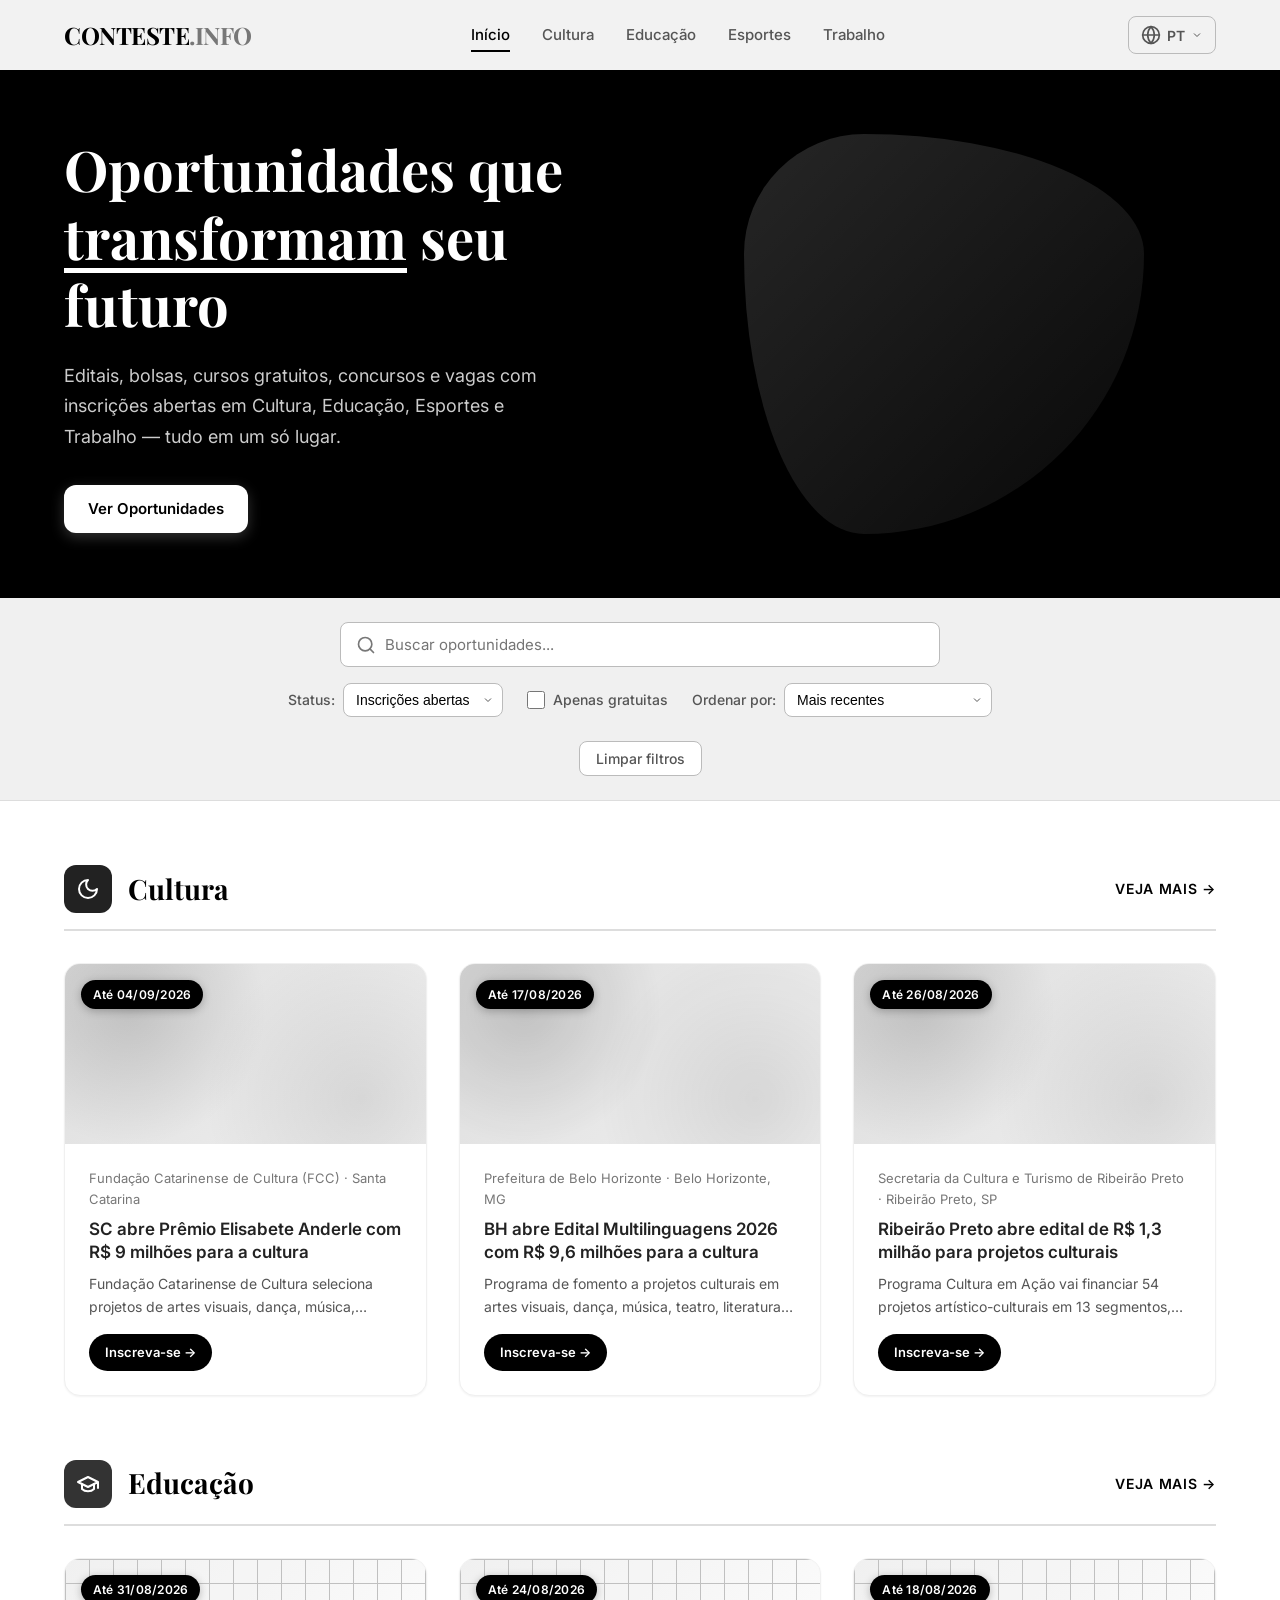
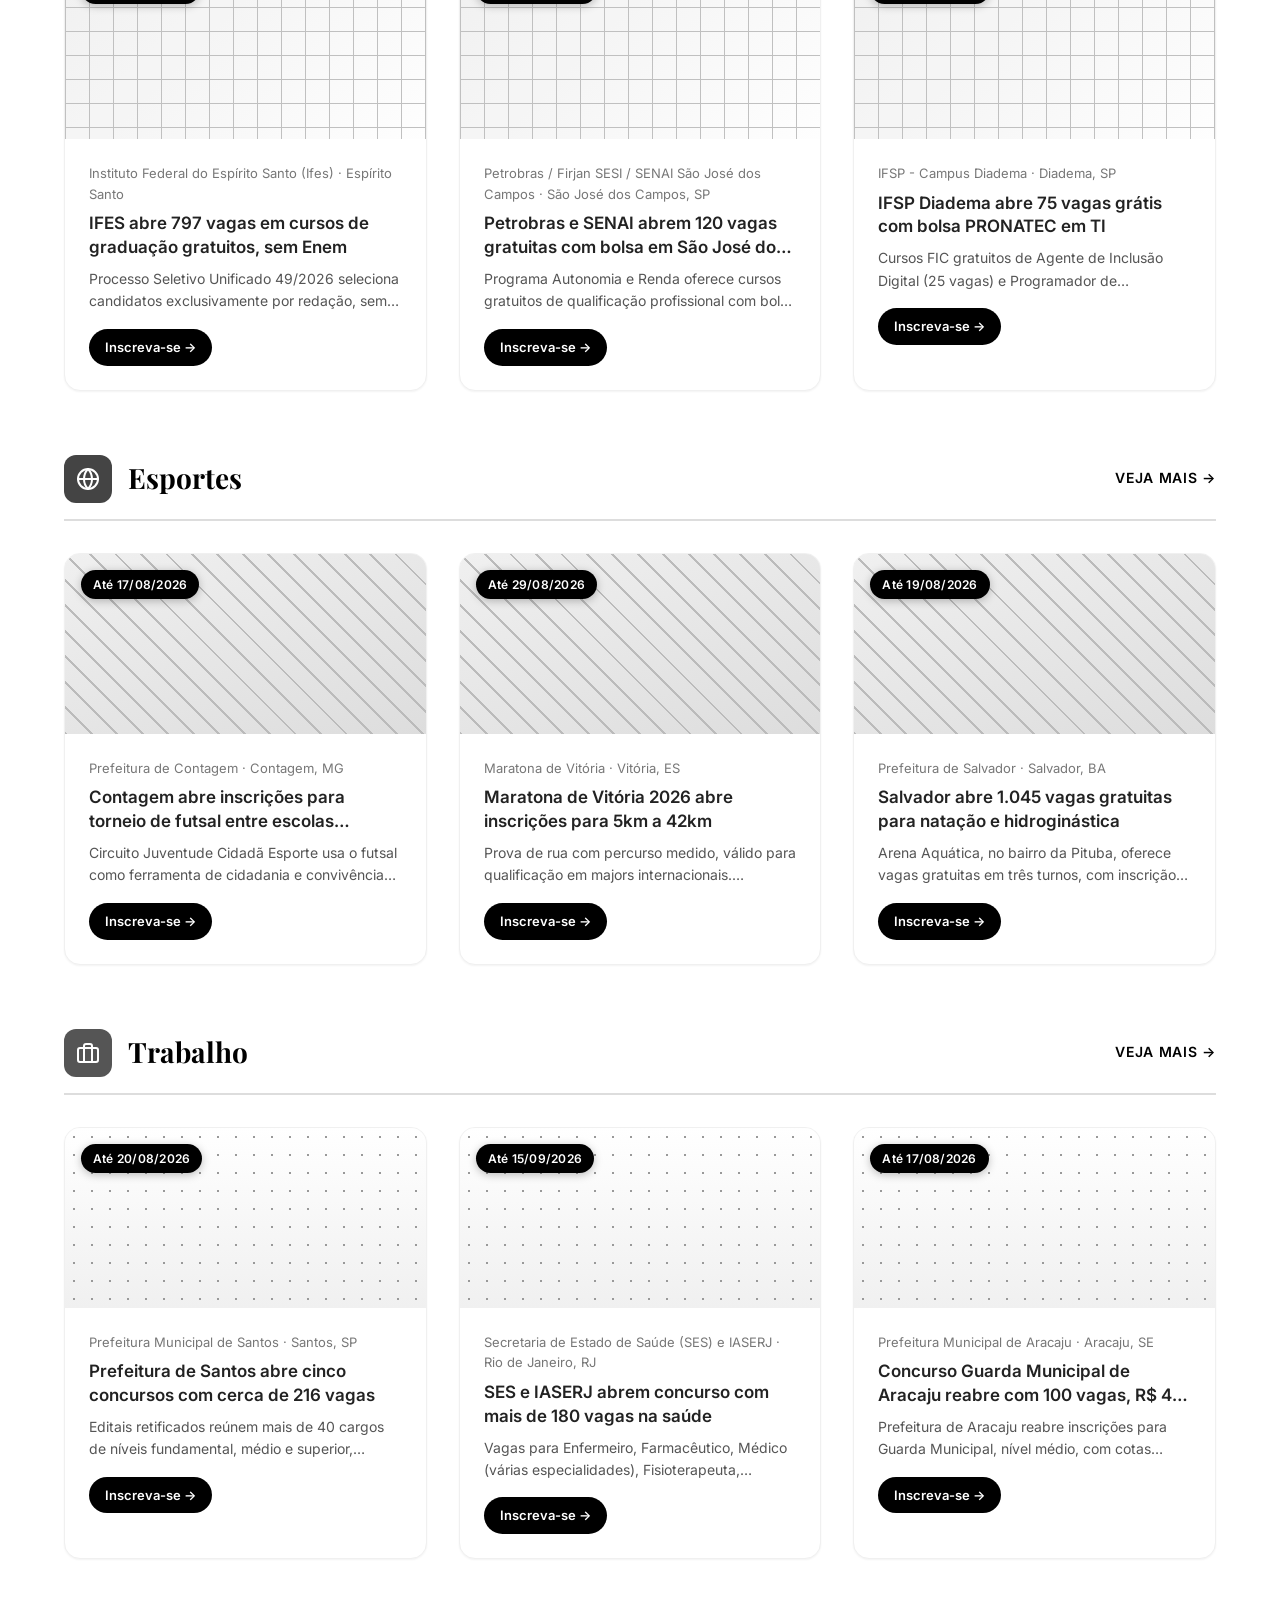
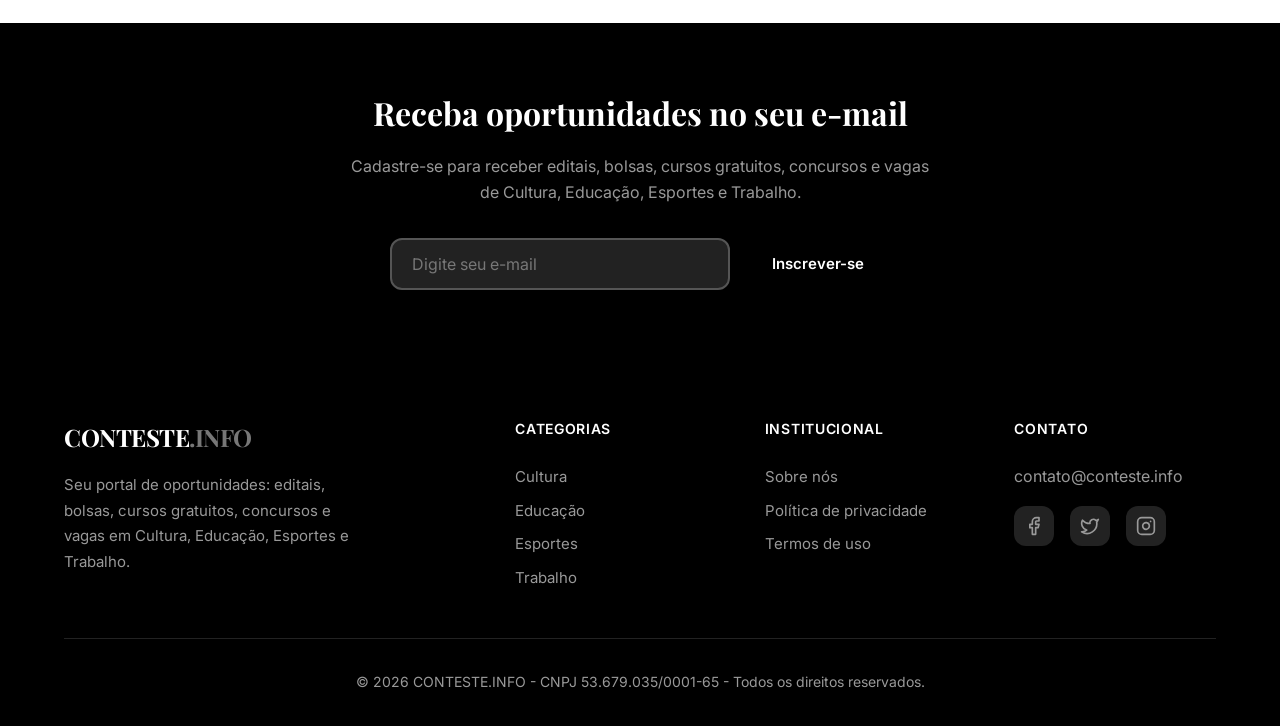
==== index.html @ 09a8e1a9 "Redesign visual: reforca identidade preto e branco, mais profissional - css/style.css: aplica filter" ====
<!DOCTYPE html>
<html lang="pt-BR">
<head>
    <meta charset="UTF-8">
    <meta name="viewport" content="width=device-width, initial-scale=1.0">
    <meta name="description" content="CONTESTE.INFO - Seu portal de oportunidades: editais, bolsas, cursos gratuitos, concursos e vagas com inscrições abertas em Cultura, Educação, Esportes e Trabalho">
    <meta name="keywords" content="inscrições abertas, editais, bolsas, cursos gratuitos, concursos, vagas de emprego, cultura, educação, esportes, trabalho">
    <title>CONTESTE.INFO - Oportunidades em Cultura, Educação, Esportes e Trabalho</title>
    <link rel="canonical" href="https://conteste.info/">
    <meta property="og:type" content="website">
    <meta property="og:url" content="https://conteste.info/">
    <meta property="og:site_name" content="CONTESTE.INFO">
    <meta property="og:title" content="CONTESTE.INFO - Oportunidades em Cultura, Educação, Esportes e Trabalho">
    <meta property="og:description" content="Editais, bolsas, cursos gratuitos, concursos e vagas com inscrições abertas, filtrados por Cultura, Educação, Esportes e Trabalho.">
    <meta property="og:locale" content="pt_BR">
    <meta name="twitter:card" content="summary">
    <meta name="twitter:title" content="CONTESTE.INFO - Oportunidades em Cultura, Educação, Esportes e Trabalho">
    <meta name="twitter:description" content="Editais, bolsas, cursos gratuitos, concursos e vagas com inscrições abertas, filtrados por Cultura, Educação, Esportes e Trabalho.">
    <script type="application/ld+json">
    {
        "@context": "https://schema.org",
        "@type": "Organization",
        "name": "CONTESTE.INFO",
        "url": "https://conteste.info/",
        "logo": "https://conteste.info/assets/favicon.svg"
    }
    </script>
    <link rel="stylesheet" href="css/style.css?v=1.3.0">
    <link rel="preconnect" href="https://fonts.googleapis.com">
    <link rel="preconnect" href="https://fonts.gstatic.com" crossorigin>
    <link href="https://fonts.googleapis.com/css2?family=Inter:wght@300;400;500;600;700&family=Playfair+Display:wght@600;700&display=swap" rel="stylesheet">
    <link rel="icon" type="image/svg+xml" href="assets/favicon.svg">
</head>
<body>
    <!-- Header -->
    <header class="header" id="header">
        <div class="container">
            <a href="index.html" class="logo">
                <span class="logo-text">CONTESTE</span>
                <span class="logo-dot">.INFO</span>
            </a>
            
            <button class="mobile-menu-btn" id="mobileMenuBtn" aria-label="Abrir menu">
                <span></span>
                <span></span>
                <span></span>
            </button>

            <nav class="nav" id="nav">
                <ul class="nav-list">
                    <li><a href="index.html" class="nav-link active">Início</a></li>
                    <li><a href="cultura.html" class="nav-link">Cultura</a></li>
                    <li><a href="educacao.html" class="nav-link">Educação</a></li>
                    <li><a href="esportes.html" class="nav-link">Esportes</a></li>
                    <li><a href="trabalho.html" class="nav-link">Trabalho</a></li>
                </ul>
            </nav>

            <!-- Language Switcher -->
            <div class="language-switcher">
                <button class="lang-btn" id="langBtn" aria-label="Selecionar idioma" aria-expanded="false">
                    <svg xmlns="http://www.w3.org/2000/svg" width="20" height="20" viewBox="0 0 24 24" fill="none" stroke="currentColor" stroke-width="2" stroke-linecap="round" stroke-linejoin="round"><circle cx="12" cy="12" r="10"/><path d="M2 12h20"/><path d="M12 2a15.3 15.3 0 0 1 4 10 15.3 15.3 0 0 1-4 10 15.3 15.3 0 0 1-4-10 15.3 15.3 0 0 1 4-10z"/></svg>
                    <span class="lang-current">PT</span>
                    <svg class="lang-arrow" xmlns="http://www.w3.org/2000/svg" width="12" height="12" viewBox="0 0 24 24" fill="none" stroke="currentColor" stroke-width="2"><path d="m6 9 6 6 6-6"/></svg>
                </button>
                <div class="lang-dropdown" id="langDropdown">
                    <button class="lang-option active" data-lang="pt">🇧🇷 Português</button>
                    <button class="lang-option" data-lang="en">🇺🇸 English</button>
                    <button class="lang-option" data-lang="es">🇪🇸 Español</button>
                </div>
            </div>
        </div>
    </header>

    <main>
        <!-- Hero Section -->
        <section class="hero">
            <div class="container">
                <div class="hero-content">
                    <h1 class="hero-title">Oportunidades que <span class="highlight">transformam</span> seu futuro</h1>
                    <p class="hero-subtitle">Editais, bolsas, cursos gratuitos, concursos e vagas com inscrições abertas em Cultura, Educação, Esportes e Trabalho — tudo em um só lugar.</p>
                    <a href="#oportunidades" class="btn btn-primary">Ver Oportunidades</a>
                </div>
                <div class="hero-visual">
                    <div class="hero-shape"></div>
                </div>
            </div>
        </section>

        <!-- Seções de Oportunidades -->
        <section class="sections" id="oportunidades">
            <div class="container">
                <!-- Cultura -->
                <div class="category-section" id="cultura">
                    <div class="category-header">
                        <div class="category-icon">
                            <svg xmlns="http://www.w3.org/2000/svg" width="24" height="24" viewBox="0 0 24 24" fill="none" stroke="currentColor" stroke-width="2" stroke-linecap="round" stroke-linejoin="round"><path d="M12 3a6 6 0 0 0 9 9 9 9 0 1 1-9-9Z"/></svg>
                        </div>
                        <h2 class="category-title">Cultura</h2>
                        <a href="cultura.html" class="see-more">VEJA MAIS →</a>
                    </div>
                    <div class="news-grid">
                        <article class="news-card opportunity-card">
                            <div class="news-image">
                                <img src="https://www.gov.br/cultura/pt-br/centrais-de-conteudo/marcas-e-logotipos/marcas-atualizadas/minc-govbr_vertical_preto-1.png" alt="" loading="lazy" onerror="this.style.display='none'">
                                <span class="news-tag news-tag--ongoing">Vagas contínuas</span>
                            </div>
                            <div class="news-content">
                                <span class="news-date">Ministério da Cultura · Nacional</span>
                                <h3 class="news-title"><a href="https://www.gov.br/cultura/pt-br/assuntos/editais/inscricoes-abertas/edital-biblioteca-comunitaria-e-cultura-viva1/edital-biblioteca-comunitaria-e-cultura-viva" target="_blank" rel="noopener noreferrer">MinC abre inscrições contínuas para bibliotecas virarem Pontos de Cultura</a></h3>
                                <p class="news-excerpt">Edital do Ministério da Cultura certifica bibliotecas comunitárias mantidas pela sociedade civil como Pontos de Cultura, dando acesso a formações e pontuação extra em editais públicos.</p>
                                <a class="opportunity-cta" href="https://www.gov.br/cultura/pt-br/assuntos/editais/inscricoes-abertas/edital-biblioteca-comunitaria-e-cultura-viva1/edital-biblioteca-comunitaria-e-cultura-viva" target="_blank" rel="noopener noreferrer">Inscreva-se →</a>
                            </div>
                        </article>
                        <article class="news-card opportunity-card">
                            <div class="news-image">
                                <img src="https://www.gov.br/cultura/pt-br/centrais-de-conteudo/marcas-e-logotipos/marcas-atualizadas/minc-govbr_vertical_preto-1.png" alt="" loading="lazy" onerror="this.style.display='none'">
                                <span class="news-tag">Até 13/10/2026</span>
                            </div>
                            <div class="news-content">
                                <span class="news-date">Ministério da Cultura · Nacional</span>
                                <h3 class="news-title"><a href="https://www.gov.br/cultura/pt-br/assuntos/editais/inscricoes-abertas/programa-rouanet-nas-favelas-2/programa-rouanet-nas-favelas-2" target="_blank" rel="noopener noreferrer">Rouanet nas Favelas 2 vai investir R$ 10 milhões em projetos de periferias</a></h3>
                                <p class="news-excerpt">Parceria entre MinC, Vale e CUFA seleciona pelo menos 50 propostas culturais em territórios de favelas e periferias urbanas, com até R$ 200 mil por projeto.</p>
                                <a class="opportunity-cta" href="https://www.gov.br/cultura/pt-br/assuntos/editais/inscricoes-abertas/programa-rouanet-nas-favelas-2/programa-rouanet-nas-favelas-2" target="_blank" rel="noopener noreferrer">Inscreva-se →</a>
                            </div>
                        </article>
                        <article class="news-card opportunity-card">
                            <div class="news-image">
                                <img src="https://www.gov.br/funarte/pt-br/BANNERSITE1120X420PX.png" alt="" loading="lazy" onerror="this.style.display='none'">
                                <span class="news-tag">Até 30/04/2027</span>
                            </div>
                            <div class="news-content">
                                <span class="news-date">Funarte · Nacional</span>
                                <h3 class="news-title"><a href="https://www.gov.br/funarte/pt-br/editais-1/2026/programa-funarte-aberta/programa-funarte-aberta-2026-2013-ocupacao-dos-espacos-culturais-da-funarte-centro-tecnico-de-artes" target="_blank" rel="noopener noreferrer">Funarte cede espaços culturais gratuitos para artistas de todo o Brasil</a></h3>
                                <p class="news-excerpt">Programa Funarte Aberta cede, em fluxo contínuo, espaços da instituição em São Paulo, Rio de Janeiro e Minas Gerais para artistas, coletivos e MEIs realizarem mostras, ensaios e formações.</p>
                                <a class="opportunity-cta" href="https://www.gov.br/funarte/pt-br/editais-1/2026/programa-funarte-aberta/programa-funarte-aberta-2026-2013-ocupacao-dos-espacos-culturais-da-funarte-centro-tecnico-de-artes" target="_blank" rel="noopener noreferrer">Inscreva-se →</a>
                            </div>
                        </article>
                    </div>
                </div>

                <!-- Educação -->
                <div class="category-section" id="educacao">
                    <div class="category-header">
                        <div class="category-icon">
                            <svg xmlns="http://www.w3.org/2000/svg" width="24" height="24" viewBox="0 0 24 24" fill="none" stroke="currentColor" stroke-width="2" stroke-linecap="round" stroke-linejoin="round"><path d="M22 10v6M2 10l10-5 10 5-10 5z"/><path d="M6 12v5c3 3 9 3 12 0v-5"/></svg>
                        </div>
                        <h2 class="category-title">Educação</h2>
                        <a href="educacao.html" class="see-more">VEJA MAIS →</a>
                    </div>
                    <div class="news-grid">
                        <article class="news-card opportunity-card">
                            <div class="news-image">
                                <img src="https://www.ifsp.edu.br/images/Marca_IFSP_2015031.png" alt="" loading="lazy" onerror="this.style.display='none'">
                                <span class="news-tag">Até 18/08/2026</span>
                            </div>
                            <div class="news-content">
                                <span class="news-date">IFSP - Campus Diadema · Diadema, SP</span>
                                <h3 class="news-title"><a href="https://did.ifsp.edu.br/component/content/article/17-ultimas-noticias/123-ifsp-campus-diadema-abre-inscricoes-para-75-vagas-gratuitas-em-cursos-de-tecnologia-pelo-pronatec-com-bolsa-auxilio" target="_blank" rel="noopener noreferrer">IFSP Diadema abre 75 vagas grátis com bolsa PRONATEC em TI</a></h3>
                                <p class="news-excerpt">Cursos FIC gratuitos de Agente de Inclusão Digital (25 vagas) e Programador de Dispositivos Móveis (50 vagas), com bolsa-formação PRONATEC de até R$ 750. Para quem tem ensino fundamental completo e 15 anos ou mais.</p>
                                <a class="opportunity-cta" href="https://did.ifsp.edu.br/component/content/article/17-ultimas-noticias/123-ifsp-campus-diadema-abre-inscricoes-para-75-vagas-gratuitas-em-cursos-de-tecnologia-pelo-pronatec-com-bolsa-auxilio" target="_blank" rel="noopener noreferrer">Inscreva-se →</a>
                            </div>
                        </article>
                        <article class="news-card opportunity-card">
                            <div class="news-image">
                                <img src="http://www.ifs.edu.br/images/exemplo_emblemas/ifs_logo.png" alt="" loading="lazy" onerror="this.style.display='none'">
                                <span class="news-tag">Até 17/08/2026</span>
                            </div>
                            <div class="news-content">
                                <span class="news-date">Instituto Federal de Sergipe (IFS) · Aracaju e outras cidades, SE</span>
                                <h3 class="news-title"><a href="https://www.ifs.edu.br/ultimas-noticias/279-destaque/12893-ifs-reabre-inscricoes-para-vagas-remanescentes-em-cursos-tecnicos-e-de-graduacao.html" target="_blank" rel="noopener noreferrer">IFS oferece 172 vagas remanescentes em cursos técnicos gratuitos</a></h3>
                                <p class="news-excerpt">Vagas remanescentes em cursos técnicos subsequentes gratuitos em diversas áreas, para quem já concluiu o ensino médio. Seleção sem prova, por ordem de inscrição, nos campi de Aracaju, São Cristóvão, Estância, Tobias Barreto e Lagarto.</p>
                                <a class="opportunity-cta" href="https://www.ifs.edu.br/ultimas-noticias/279-destaque/12893-ifs-reabre-inscricoes-para-vagas-remanescentes-em-cursos-tecnicos-e-de-graduacao.html" target="_blank" rel="noopener noreferrer">Inscreva-se →</a>
                            </div>
                        </article>
                        <article class="news-card opportunity-card">
                            <div class="news-image">
                                <img src="http://www.ifs.edu.br/images/exemplo_emblemas/ifs_logo.png" alt="" loading="lazy" onerror="this.style.display='none'">
                                <span class="news-tag">Até 25/08/2026</span>
                            </div>
                            <div class="news-content">
                                <span class="news-date">Instituto Federal de Sergipe (IFS) · Aracaju, Estância, Lagarto e Nossa Senhora do Socorro, SE (EAD)</span>
                                <h3 class="news-title"><a href="https://www.ifs.edu.br/ultimas-noticias/12902-ifs-abre-100-vagas-para-curso-tecnico-gratuito-em-secretaria-escolar.html" target="_blank" rel="noopener noreferrer">Técnico gratuito em Secretaria Escolar EAD tem 100 vagas no IFS</a></h3>
                                <p class="news-excerpt">Curso Técnico Subsequente em Secretaria Escolar, 100% EAD e gratuito, pelo programa Profuncionário. Voltado a profissionais da educação e interessados em qualificação para atuar em secretarias escolares.</p>
                                <a class="opportunity-cta" href="https://www.ifs.edu.br/ultimas-noticias/12902-ifs-abre-100-vagas-para-curso-tecnico-gratuito-em-secretaria-escolar.html" target="_blank" rel="noopener noreferrer">Inscreva-se →</a>
                            </div>
                        </article>
                    </div>
                </div>

                <!-- Esportes -->
                <div class="category-section" id="esportes">
                    <div class="category-header">
                        <div class="category-icon">
                            <svg xmlns="http://www.w3.org/2000/svg" width="24" height="24" viewBox="0 0 24 24" fill="none" stroke="currentColor" stroke-width="2" stroke-linecap="round" stroke-linejoin="round"><circle cx="12" cy="12" r="10"/><path d="M12 2a14.5 14.5 0 0 0 0 20 14.5 14.5 0 0 0 0-20"/><path d="M2 12h20"/></svg>
                        </div>
                        <h2 class="category-title">Esportes</h2>
                        <a href="esportes.html" class="see-more">VEJA MAIS →</a>
                    </div>
                    <div class="news-grid">
                        <article class="news-card opportunity-card">
                            <div class="news-image">
                                <img src="https://www.pontagrossa.pr.gov.br/wp-content/uploads/2026/03/WhatsApp-Image-2026-03-05-at-14.25.13.jpeg" alt="" loading="lazy" onerror="this.style.display='none'">
                                <span class="news-tag news-tag--ongoing">Vagas contínuas</span>
                            </div>
                            <div class="news-content">
                                <span class="news-date">Secretaria Municipal de Esportes de Ponta Grossa / Instituto Motiva · Ponta Grossa, PR</span>
                                <h3 class="news-title"><a href="https://smesp.pontagrossa.pr.gov.br/inscricoes/" target="_blank" rel="noopener noreferrer">Ponta Grossa abre 50 vagas gratuitas em atletismo, basquete e futsal</a></h3>
                                <p class="news-excerpt">O projeto Educa Esportes, apoiado pelo Instituto Motiva, oferece aulas gratuitas de atletismo, basquete e futsal para crianças e adolescentes de 6 a 17 anos, incluindo PCD e TEA, na rede pública e na comunidade.</p>
                                <a class="opportunity-cta" href="https://smesp.pontagrossa.pr.gov.br/inscricoes/" target="_blank" rel="noopener noreferrer">Inscreva-se →</a>
                            </div>
                        </article>
                        <article class="news-card opportunity-card">
                            <div class="news-image">
                                <img src="https://www.marica.rj.gov.br/wp-content/uploads/2026/08/45453642574_7e631b27c2_o-1.jpg" alt="" loading="lazy" onerror="this.style.display='none'">
                                <span class="news-tag news-tag--ongoing">Vagas contínuas</span>
                            </div>
                            <div class="news-content">
                                <span class="news-date">Prefeitura de Maricá · Maricá, RJ</span>
                                <h3 class="news-title"><a href="https://www.marica.rj.gov.br/noticia/marica-abre-vagas-para-atividades-gratuitas-de-esporte-e-cultura" target="_blank" rel="noopener noreferrer">Maricá oferece aulas gratuitas de judô, capoeira e samba raiz</a></h3>
                                <p class="news-excerpt">O projeto Comunidades em Ação abre vagas gratuitas para moradores de todas as idades em polos de Inoã, Santa Paula, Itaipuaçu e Risca Faca, com turmas de judô, capoeira e samba raiz por faixa etária.</p>
                                <a class="opportunity-cta" href="https://www.marica.rj.gov.br/noticia/marica-abre-vagas-para-atividades-gratuitas-de-esporte-e-cultura" target="_blank" rel="noopener noreferrer">Inscreva-se →</a>
                            </div>
                        </article>
                        <article class="news-card opportunity-card">
                            <div class="news-image">
                                <img src="https://adm.diarioinduscom.com.br/ged///2026_26_06_11_40_58e7a5d33dc77a8f8059334550ccd1f68a.jpg" alt="" loading="lazy" onerror="this.style.display='none'">
                                <span class="news-tag news-tag--ongoing">Vagas contínuas</span>
                            </div>
                            <div class="news-content">
                                <span class="news-date">Instituto Motiva / Assedec / Prefeitura de São José dos Pinhais · São José dos Pinhais, PR</span>
                                <h3 class="news-title"><a href="https://www.diarioinduscom.com.br/Noticias/885918/projeto_educando_pelo_esporte_leva_aulas_gratuitas_de_handebol_a_sao_jose_dos_pinhais" target="_blank" rel="noopener noreferrer">São José dos Pinhais tem 100 vagas gratuitas de handebol para jovens</a></h3>
                                <p class="news-excerpt">O projeto Educando pelo Esporte, do Instituto Motiva com apoio da Assedec e da Prefeitura, oferece aulas gratuitas de handebol para crianças e adolescentes de 8 a 17 anos no Complexo Esportivo Riacho Doce.</p>
                                <a class="opportunity-cta" href="https://www.diarioinduscom.com.br/Noticias/885918/projeto_educando_pelo_esporte_leva_aulas_gratuitas_de_handebol_a_sao_jose_dos_pinhais" target="_blank" rel="noopener noreferrer">Inscreva-se →</a>
                            </div>
                        </article>
                    </div>
                </div>

                <!-- Trabalho -->
                <div class="category-section" id="trabalho">
                    <div class="category-header">
                        <div class="category-icon">
                            <svg xmlns="http://www.w3.org/2000/svg" width="24" height="24" viewBox="0 0 24 24" fill="none" stroke="currentColor" stroke-width="2" stroke-linecap="round" stroke-linejoin="round"><rect x="2" y="7" width="20" height="14" rx="2" ry="2"/><path d="M16 21V5a2 2 0 0 0-2-2h-4a2 2 0 0 0-2 2v16"/></svg>
                        </div>
                        <h2 class="category-title">Trabalho</h2>
                        <a href="trabalho.html" class="see-more">VEJA MAIS →</a>
                    </div>
                    <div class="news-grid">
                        <article class="news-card opportunity-card">
                            <div class="news-image">
                                <img src="https://upload.wikimedia.org/wikipedia/commons/f/fa/Bras%C3%A3o-do-Estado-de-Alagoas.jpg" alt="" loading="lazy" onerror="this.style.display='none'">
                                <span class="news-tag">Até 26/08/2026</span>
                            </div>
                            <div class="news-content">
                                <span class="news-date">Secretaria de Estado da Saúde de Alagoas (SESAU-AL) · Alagoas</span>
                                <h3 class="news-title"><a href="https://www.cebraspe.org.br/concursos/SESAU_AL_26" target="_blank" rel="noopener noreferrer">Concurso SESAU-AL: 1.750 vagas em Saúde, salário até R$ 5,7 mil</a></h3>
                                <p class="news-excerpt">Secretaria de Estado da Saúde de Alagoas seleciona Especialista em Saúde (nível superior) e Assistente em Saúde (nível técnico) para diversas unidades do estado.</p>
                                <a class="opportunity-cta" href="https://www.cebraspe.org.br/concursos/SESAU_AL_26" target="_blank" rel="noopener noreferrer">Inscreva-se →</a>
                            </div>
                        </article>
                        <article class="news-card opportunity-card">
                            <div class="news-image">
                                <img src="https://www.ibira.sp.gov.br/img/logo_branca.png" alt="" loading="lazy" onerror="this.style.display='none'">
                                <span class="news-tag">Até 26/08/2026</span>
                            </div>
                            <div class="news-content">
                                <span class="news-date">Prefeitura da Estância Turística de Ibirá (SP) · Ibirá, SP</span>
                                <h3 class="news-title"><a href="https://www.ibira.sp.gov.br/portal/editais/0/3/1482" target="_blank" rel="noopener noreferrer">Prefeitura de Ibirá (SP) abre concurso com 41 cargos, salários até R$ 5 mil</a></h3>
                                <p class="news-excerpt">Vagas para níveis fundamental, médio, técnico e superior, incluindo Agente Comunitário de Saúde, Assistente Social, Contador, Motorista e outros cargos administrativos.</p>
                                <a class="opportunity-cta" href="https://www.ibira.sp.gov.br/portal/editais/0/3/1482" target="_blank" rel="noopener noreferrer">Inscreva-se →</a>
                            </div>
                        </article>
                        <article class="news-card opportunity-card">
                            <div class="news-image">
                                <img src="https://upload.wikimedia.org/wikipedia/commons/thumb/5/5f/Bras%C3%A3o_do_Munic%C3%ADpio_de_Manaus.svg/500px-Bras%C3%A3o_do_Munic%C3%ADpio_de_Manaus.svg.png" alt="" loading="lazy" onerror="this.style.display='none'">
                                <span class="news-tag">Até 27/08/2026</span>
                            </div>
                            <div class="news-content">
                                <span class="news-date">Prefeitura de Manaus / SEMEF · Manaus, AM</span>
                                <h3 class="news-title"><a href="https://www.concursosfcc.com.br/concursos/semef125/index.html" target="_blank" rel="noopener noreferrer">Concurso Auditor-Fiscal em Manaus: 20 vagas com salário de R$ 27,2 mil</a></h3>
                                <p class="news-excerpt">Prefeitura de Manaus (SEMEF) seleciona Auditor-Fiscal de Tributos Municipais; exige apenas graduação em qualquer área. Banca organizadora: FCC.</p>
                                <a class="opportunity-cta" href="https://www.concursosfcc.com.br/concursos/semef125/index.html" target="_blank" rel="noopener noreferrer">Inscreva-se →</a>
                            </div>
                        </article>
                    </div>
                </div>
            </div>
        </section>

        <!-- Newsletter -->
        <section class="newsletter">
            <div class="container">
                <div class="newsletter-content">
                    <h2 class="newsletter-title">Receba oportunidades no seu e-mail</h2>
                    <p class="newsletter-text">Cadastre-se para receber editais, bolsas, cursos gratuitos, concursos e vagas de Cultura, Educação, Esportes e Trabalho.</p>
                    <form class="newsletter-form" id="newsletterForm" method="post" target="_blank">
                        <input type="email" name="email" class="newsletter-input" placeholder="Digite seu e-mail" required>
                        <input type="hidden" name="embed" value="1">
                        <button type="submit" class="btn btn-secondary">Inscrever-se</button>
                    </form>
                </div>
            </div>
        </section>
    </main>

    <!-- Footer -->
    <footer class="footer">
        <div class="container">
            <div class="footer-grid">
                <div class="footer-brand">
                    <a href="index.html" class="logo">
                        <span class="logo-text">CONTESTE</span>
                        <span class="logo-dot">.INFO</span>
                    </a>
                    <p class="footer-description">Seu portal de oportunidades: editais, bolsas, cursos gratuitos, concursos e vagas em Cultura, Educação, Esportes e Trabalho.</p>
                </div>
                <div class="footer-links">
                    <h4 class="footer-title">Categorias</h4>
                    <ul>
                        <li><a href="cultura.html">Cultura</a></li>
                        <li><a href="educacao.html">Educação</a></li>
                        <li><a href="esportes.html">Esportes</a></li>
                        <li><a href="trabalho.html">Trabalho</a></li>
                    </ul>
                </div>
                <div class="footer-links">
                    <h4 class="footer-title">Institucional</h4>
                    <ul>
                        <li><a href="#">Sobre nós</a></li>
                        <li><a href="#">Política de privacidade</a></li>
                        <li><a href="#">Termos de uso</a></li>
                    </ul>
                </div>
                <div class="footer-contact">
                    <h4 class="footer-title">Contato</h4>
                    <p><a href="mailto:contato@conteste.info">contato@conteste.info</a></p>
                    <div class="social-links">
                        <a href="#" aria-label="Facebook">
                            <svg xmlns="http://www.w3.org/2000/svg" width="20" height="20" viewBox="0 0 24 24" fill="none" stroke="currentColor" stroke-width="2" stroke-linecap="round" stroke-linejoin="round"><path d="M18 2h-3a5 5 0 0 0-5 5v3H7v4h3v8h4v-8h3l1-4h-4V7a1 1 0 0 1 1-1h3z"/></svg>
                        </a>
                        <a href="#" aria-label="Twitter">
                            <svg xmlns="http://www.w3.org/2000/svg" width="20" height="20" viewBox="0 0 24 24" fill="none" stroke="currentColor" stroke-width="2" stroke-linecap="round" stroke-linejoin="round"><path d="M22 4s-.7 2.1-2 3.4c1.6 10-9.4 17.3-18 11.6 2.2.1 4.4-.6 6-2C3 15.5.5 9.6 3 5c2.2 2.6 5.6 4.1 9 4-.9-4.2 4-6.6 7-3.8 1.1 0 3-1.2 3-1.2z"/></svg>
                        </a>
                        <a href="#" aria-label="Instagram">
                            <svg xmlns="http://www.w3.org/2000/svg" width="20" height="20" viewBox="0 0 24 24" fill="none" stroke="currentColor" stroke-width="2" stroke-linecap="round" stroke-linejoin="round"><rect x="2" y="2" width="20" height="20" rx="5" ry="5"/><path d="M16 11.37A4 4 0 1 1 12.63 8 4 4 0 0 1 16 11.37z"/><line x1="17.5" y1="6.5" x2="17.51" y2="6.5"/></svg>
                        </a>
                    </div>
                </div>
            </div>
            <div class="footer-bottom">
                <p>&copy; 2026 CONTESTE.INFO - CNPJ 53.679.035/0001-65 - Todos os direitos reservados.</p>
            </div>
        </div>
    </footer>

    <script src="js/main.js?v=1.3.0"></script>
</body>
</html>
---- css/style.css ----
/* ============================================
   CONTESTE.INFO - Stylesheet Principal
   Versão Preto e Branco
   ============================================ */

:root {
    /* Cores - Preto e Branco */
    --color-black: #000000;
    --color-gray-900: #111111;
    --color-gray-800: #222222;
    --color-gray-700: #333333;
    --color-gray-600: #555555;
    --color-gray-500: #777777;
    --color-gray-400: #999999;
    --color-gray-300: #bbbbbb;
    --color-gray-200: #dddddd;
    --color-gray-100: #f0f0f0;
    --color-white: #ffffff;
    
    /* Cores de Categoria (preto e branco) */
    --color-cultura: #222222;
    --color-educacao: #333333;
    --color-esportes: #444444;
    --color-trabalho: #555555;
    
    /* Tipografia */
    --font-primary: 'Inter', -apple-system, BlinkMacSystemFont, 'Segoe UI', sans-serif;
    --font-display: 'Playfair Display', Georgia, serif;
    
    /* Espaçamento */
    --spacing-xs: 0.25rem;
    --spacing-sm: 0.5rem;
    --spacing-md: 1rem;
    --spacing-lg: 1.5rem;
    --spacing-xl: 2rem;
    --spacing-2xl: 3rem;
    --spacing-3xl: 4rem;
    
    /* Border Radius */
    --radius-sm: 0.25rem;
    --radius-md: 0.5rem;
    --radius-lg: 0.75rem;
    --radius-xl: 1rem;
    --radius-2xl: 1.5rem;
    --radius-full: 9999px;
    
    /* Shadows */
    --shadow-sm: 0 1px 2px 0 rgba(0, 0, 0, 0.05);
    --shadow-md: 0 4px 6px -1px rgba(0, 0, 0, 0.1), 0 2px 4px -1px rgba(0, 0, 0, 0.06);
    --shadow-lg: 0 10px 15px -3px rgba(0, 0, 0, 0.1), 0 4px 6px -2px rgba(0, 0, 0, 0.05);
    --shadow-xl: 0 20px 25px -5px rgba(0, 0, 0, 0.1), 0 10px 10px -5px rgba(0, 0, 0, 0.04);
    
    /* Transitions */
    --transition-fast: 150ms ease;
    --transition-base: 200ms ease;
    --transition-slow: 300ms ease;
    
    /* Container */
    --container-max: 1200px;
    --container-padding: 1.5rem;
}

/* Reset & Base */
*, *::before, *::after { box-sizing: border-box; margin: 0; padding: 0; }

html { font-size: 16px; scroll-behavior: smooth; -webkit-font-smoothing: antialiased; }

body {
    font-family: var(--font-primary);
    font-size: 1rem;
    line-height: 1.6;
    color: var(--color-gray-800);
    background-color: var(--color-white);
    overflow-x: hidden;
}

a { color: inherit; text-decoration: none; transition: color var(--transition-fast); }
a:hover { color: var(--color-black); }
img { max-width: 100%; height: auto; display: block; }
ul { list-style: none; }
button { font-family: inherit; cursor: pointer; border: none; background: none; }
input { font-family: inherit; }

.container { max-width: var(--container-max); margin: 0 auto; padding: 0 var(--container-padding); }

/* Header */
.header {
    position: fixed; top: 0; left: 0; right: 0; z-index: 1000;
    background-color: rgba(255, 255, 255, 0.95);
    backdrop-filter: blur(10px);
    box-shadow: var(--shadow-sm);
    transition: box-shadow var(--transition-base);
}
.header.scrolled { box-shadow: var(--shadow-md); }
.header .container { display: flex; align-items: center; justify-content: space-between; height: 70px; }

.logo {
    display: flex; align-items: baseline;
    font-family: var(--font-display);
    font-weight: 700; font-size: 1.5rem;
    color: var(--color-black);
    letter-spacing: -0.02em;
}
.logo:hover { color: var(--color-gray-600); }
.logo-text { color: var(--color-black); }
.logo-dot { color: var(--color-gray-500); }

.nav { display: flex; align-items: center; }
.nav-list { display: flex; align-items: center; gap: var(--spacing-xl); }
.nav-link {
    position: relative; font-weight: 500; font-size: 0.9375rem;
    color: var(--color-gray-600); padding: var(--spacing-sm) 0;
    transition: color var(--transition-fast);
}
.nav-link::after {
    content: ''; position: absolute; bottom: 0; left: 0; width: 0; height: 2px;
    background-color: var(--color-black); transition: width var(--transition-base);
}
.nav-link:hover, .nav-link.active { color: var(--color-black); }
.nav-link:hover::after, .nav-link.active::after { width: 100%; }

.mobile-menu-btn {
    display: none; flex-direction: column; justify-content: space-between;
    width: 24px; height: 18px; padding: 0;
}
.mobile-menu-btn span {
    display: block; width: 100%; height: 2px;
    background-color: var(--color-black); border-radius: var(--radius-full);
    transition: all var(--transition-base);
}
.mobile-menu-btn.active span:nth-child(1) { transform: rotate(45deg) translate(5px, 5px); }
.mobile-menu-btn.active span:nth-child(2) { opacity: 0; }
.mobile-menu-btn.active span:nth-child(3) { transform: rotate(-45deg) translate(5px, -5px); }

/* Hero */
.hero {
    padding-top: calc(70px + var(--spacing-3xl));
    padding-bottom: var(--spacing-3xl);
    background-color: var(--color-black);
    color: var(--color-white);
    overflow: hidden; position: relative;
}
.hero .container { display: grid; grid-template-columns: 1fr 1fr; gap: var(--spacing-3xl); align-items: center; }
.hero-content { position: relative; z-index: 1; }
.hero-title {
    font-family: var(--font-display);
    font-size: clamp(2.5rem, 5vw, 3.5rem);
    font-weight: 700; line-height: 1.2; margin-bottom: var(--spacing-lg);
}
.hero-title .highlight {
    color: var(--color-white);
    text-decoration: underline;
    text-underline-offset: 8px;
}
.hero-subtitle {
    font-size: 1.125rem; line-height: 1.7; opacity: 0.8;
    margin-bottom: var(--spacing-xl); max-width: 500px;
}
.hero-visual { position: relative; display: flex; justify-content: center; align-items: center; }
.hero-shape {
    width: 400px; height: 400px;
    background: linear-gradient(135deg, rgba(255,255,255,0.15) 0%, rgba(255,255,255,0.03) 100%);
    border-radius: 30% 70% 70% 30% / 30% 30% 70% 70%;
    animation: morphShape 8s ease-in-out infinite;
}
@keyframes morphShape {
    0%, 100% { border-radius: 30% 70% 70% 30% / 30% 30% 70% 70%; }
    50% { border-radius: 50% 50% 33% 67% / 56% 68% 32% 44%; }
}

/* Buttons */
.btn {
    display: inline-flex; align-items: center; justify-content: center;
    padding: 0.75rem 1.5rem; font-weight: 600; font-size: 0.9375rem;
    border-radius: var(--radius-lg); transition: all var(--transition-base); cursor: pointer;
}
.btn-primary {
    background-color: var(--color-white); color: var(--color-black);
    box-shadow: 0 4px 14px rgba(255, 255, 255, 0.2);
}
.btn-primary:hover {
    background-color: transparent; color: var(--color-white);
    transform: translateY(-2px); box-shadow: 0 6px 20px rgba(255, 255, 255, 0.3);
}
.btn-secondary {
    background-color: var(--color-black); color: var(--color-white);
    border: 2px solid var(--color-black);
}
.btn-secondary:hover {
    background-color: transparent; color: var(--color-black);
}

/* Sections */
.sections { padding: var(--spacing-3xl) 0; }
.category-section { margin-bottom: var(--spacing-3xl); }
.category-section:last-child { margin-bottom: 0; }

.category-header {
    display: flex; align-items: center; gap: var(--spacing-md);
    margin-bottom: var(--spacing-xl); padding-bottom: var(--spacing-md);
    border-bottom: 2px solid var(--color-gray-200);
}
.category-icon {
    display: flex; align-items: center; justify-content: center;
    width: 48px; height: 48px; border-radius: var(--radius-lg);
    color: var(--color-white);
}
#cultura .category-icon { background-color: var(--color-cultura); }
#educacao .category-icon { background-color: var(--color-educacao); }
#esportes .category-icon { background-color: var(--color-esportes); }
#trabalho .category-icon { background-color: var(--color-trabalho); }

.category-title {
    font-family: var(--font-display);
    font-size: 1.75rem; font-weight: 700;
    color: var(--color-black); flex: 1;
}
.see-more {
    font-weight: 600; font-size: 0.875rem; color: var(--color-black);
    text-transform: uppercase; letter-spacing: 0.05em;
    transition: transform var(--transition-fast);
}
.see-more:hover { transform: translateX(4px); color: var(--color-black); }

/* News Grid */
.news-grid { display: grid; grid-template-columns: repeat(3, 1fr); gap: var(--spacing-xl); }

/* News Card */
.news-card {
    background-color: var(--color-white);
    border: 1px solid var(--color-gray-100);
    border-radius: var(--radius-xl); overflow: hidden;
    box-shadow: var(--shadow-sm);
    transition: all var(--transition-base);
}
.news-card:hover {
    transform: translateY(-4px);
    box-shadow: var(--shadow-lg);
    border-color: var(--color-gray-200);
}
.news-card.featured .news-image { height: 240px; }

.news-image {
    position: relative; height: 180px; overflow: hidden;
    background-color: var(--color-gray-100);
    background-size: cover; background-position: center;
    display: flex; align-items: flex-start; padding: var(--spacing-md);
}
.news-image::before { content: ''; position: absolute; inset: 0; }
.news-image img {
    position: absolute; inset: 0; width: 100%; height: 100%;
    object-fit: contain; object-position: center;
    background-color: var(--color-white);
    /* Todo o conteúdo do site é preto e branco — imagens/logos de fontes
       externas (brasões, marcas institucionais) são convertidas para
       escala de cinza para manter a identidade visual monocromática. */
    filter: grayscale(100%) contrast(1.05);
}

/* Padrões geométricos por categoria (preto e branco) */
#cultura .news-image::before {
    background:
        radial-gradient(circle at 18% 25%, rgba(0,0,0,0.14) 0%, transparent 42%),
        radial-gradient(circle at 82% 75%, rgba(0,0,0,0.09) 0%, transparent 48%),
        linear-gradient(135deg, var(--color-gray-200) 0%, var(--color-gray-100) 100%);
}
#educacao .news-image::before {
    background-image:
        linear-gradient(var(--color-gray-300) 1px, transparent 1px),
        linear-gradient(90deg, var(--color-gray-300) 1px, transparent 1px),
        linear-gradient(135deg, var(--color-gray-100) 0%, var(--color-white) 100%);
    background-size: 24px 24px, 24px 24px, 100% 100%;
    opacity: 0.9;
}
#esportes .news-image::before {
    background:
        repeating-linear-gradient(45deg, var(--color-gray-300) 0 2px, transparent 2px 18px),
        linear-gradient(160deg, var(--color-gray-100) 0%, var(--color-gray-200) 100%);
}
#trabalho .news-image::before {
    background:
        radial-gradient(var(--color-gray-400) 1.5px, transparent 1.5px),
        linear-gradient(180deg, var(--color-white) 0%, var(--color-gray-100) 100%);
    background-size: 18px 18px, 100% 100%;
    background-position: 0 0, 0 0;
}
.news-tag {
    position: relative; z-index: 1;
    display: inline-block; padding: 0.3125rem 0.75rem;
    background-color: var(--color-black);
    color: var(--color-white);
    font-size: 0.75rem; font-weight: 600;
    text-transform: none; letter-spacing: 0.02em;
    border-radius: var(--radius-full);
    box-shadow: 0 2px 8px rgba(0, 0, 0, 0.25);
}
.news-tag--ongoing { background-color: var(--color-gray-600); }

.news-content { padding: var(--spacing-lg); display: flex; flex-direction: column; }
.news-date {
    display: block; font-size: 0.8125rem;
    color: var(--color-gray-500); margin-bottom: var(--spacing-sm);
}
.news-excerpt { margin-bottom: 0; }
.opportunity-cta {
    display: inline-flex; align-items: center; gap: 0.375rem;
    align-self: flex-start;
    margin-top: var(--spacing-md);
    padding: 0.5rem 1rem;
    font-weight: 600; font-size: 0.8125rem;
    color: var(--color-white);
    background-color: var(--color-black);
    border-radius: var(--radius-full);
    transition: all var(--transition-fast);
}
.opportunity-cta:hover {
    background-color: var(--color-gray-700);
    color: var(--color-white);
    gap: 0.5rem;
}
.news-title {
    font-size: 1.0625rem; font-weight: 600; line-height: 1.4;
    margin-bottom: var(--spacing-sm); display: -webkit-box;
    -webkit-line-clamp: 2; -webkit-box-orient: vertical; overflow: hidden;
}
.news-title a:hover { color: var(--color-black); }
.news-excerpt {
    font-size: 0.875rem; color: var(--color-gray-600); line-height: 1.6;
    display: -webkit-box; -webkit-line-clamp: 2; -webkit-box-orient: vertical; overflow: hidden;
}

/* Newsletter */
.newsletter {
    padding: var(--spacing-3xl) 0;
    background-color: var(--color-black);
}
.newsletter-content { text-align: center; max-width: 600px; margin: 0 auto; }
.newsletter-title {
    font-family: var(--font-display);
    font-size: 2rem; font-weight: 700;
    color: var(--color-white); margin-bottom: var(--spacing-md);
}
.newsletter-text { color: var(--color-gray-400); margin-bottom: var(--spacing-xl); }
.newsletter-form { display: flex; gap: var(--spacing-md); max-width: 500px; margin: 0 auto; }
.newsletter-input {
    flex: 1; padding: 0.875rem 1.25rem;
    border: 2px solid var(--color-gray-600); border-radius: var(--radius-lg);
    background-color: var(--color-gray-800); color: var(--color-white);
    font-size: 1rem; transition: border-color var(--transition-fast);
}
.newsletter-input::placeholder { color: var(--color-gray-500); }
.newsletter-input:focus { outline: none; border-color: var(--color-white); }

/* Footer */
.footer {
    background-color: var(--color-black);
    color: var(--color-gray-400);
    padding-top: var(--spacing-3xl); padding-bottom: var(--spacing-xl);
}
.footer-grid {
    display: grid; grid-template-columns: 2fr 1fr 1fr 1fr;
    gap: var(--spacing-2xl); margin-bottom: var(--spacing-2xl);
}
.footer-brand .logo { margin-bottom: var(--spacing-md); }
.footer-brand .logo-text { color: var(--color-white); }
.footer-brand .logo-dot { color: var(--color-gray-500); }
.footer-description { font-size: 0.9375rem; line-height: 1.7; max-width: 300px; }

.footer-title {
    font-size: 0.875rem; font-weight: 600;
    text-transform: uppercase; letter-spacing: 0.05em;
    color: var(--color-white); margin-bottom: var(--spacing-lg);
}
.footer-links ul { display: flex; flex-direction: column; gap: var(--spacing-sm); }
.footer-links a { font-size: 0.9375rem; transition: color var(--transition-fast); }
.footer-links a:hover { color: var(--color-white); }

.footer-contact p { margin-bottom: var(--spacing-md); }
.footer-contact a { color: var(--color-gray-400); }
.footer-contact a:hover { color: var(--color-white); }

.social-links { display: flex; gap: var(--spacing-md); }
.social-links a {
    display: flex; align-items: center; justify-content: center;
    width: 40px; height: 40px; border-radius: var(--radius-lg);
    background-color: var(--color-gray-800);
    transition: all var(--transition-fast);
}
.social-links a:hover {
    background-color: var(--color-white);
    color: var(--color-black);
}

.footer-bottom {
    padding-top: var(--spacing-xl);
    border-top: 1px solid var(--color-gray-800);
    text-align: center; font-size: 0.875rem;
}

/* Page Hero (for category pages) */
.page-hero {
    padding-top: calc(70px + var(--spacing-3xl));
    padding-bottom: var(--spacing-2xl);
    background-color: var(--color-black);
    color: var(--color-white);
}
.page-hero .container { text-align: center; }
.page-hero h1 {
    font-family: var(--font-display);
    font-size: clamp(2rem, 4vw, 3rem);
    font-weight: 700; margin-bottom: var(--spacing-md);
}
.page-hero p { font-size: 1.125rem; opacity: 0.9; max-width: 600px; margin: 0 auto; }
.breadcrumb {
    display: flex; justify-content: center; gap: var(--spacing-sm);
    margin-bottom: var(--spacing-lg); font-size: 0.875rem; opacity: 0.8;
}
.breadcrumb a:hover { color: var(--color-white); }

/* Responsive */
@media (max-width: 1024px) {
    .news-grid { grid-template-columns: repeat(2, 1fr); }
    .footer-grid { grid-template-columns: repeat(2, 1fr); }
    .hero .container { grid-template-columns: 1fr; text-align: center; }
    .hero-subtitle { margin-left: auto; margin-right: auto; }
    .hero-visual { display: none; }
}

@media (max-width: 768px) {
    :root { --container-padding: 1rem; }
    
    .mobile-menu-btn { display: flex; }
    .nav {
        position: fixed; top: 70px; left: 0; right: 0;
        background-color: var(--color-white);
        box-shadow: var(--shadow-lg);
        transform: translateY(-100%); opacity: 0; visibility: hidden;
        transition: all var(--transition-base);
    }
    .nav.active { transform: translateY(0); opacity: 1; visibility: visible; }
    .nav-list { flex-direction: column; gap: 0; padding: var(--spacing-lg); }
    .nav-link {
        display: block; padding: var(--spacing-md) 0;
        border-bottom: 1px solid var(--color-gray-100); width: 100%;
    }
    .nav-link::after { display: none; }
    
    .news-grid { grid-template-columns: 1fr; }
    .category-header { flex-wrap: wrap; }
    .see-more { order: 3; width: 100%; text-align: right; margin-top: var(--spacing-sm); }
    .newsletter-form { flex-direction: column; }
    
    .footer-grid { grid-template-columns: 1fr; gap: var(--spacing-xl); }
    .footer-brand { order: 1; }
    .footer-contact { order: 2; }
    .footer-links:first-of-type { order: 3; }
    .footer-links:last-of-type { order: 4; }
}

@media (max-width: 480px) {
    .hero-title { font-size: 2rem; }
    .category-title { font-size: 1.5rem; }
    .newsletter-title { font-size: 1.5rem; }
}

/* Animations */
.scroll-animate { opacity: 0; transform: translateY(20px); transition: all 0.6s ease; }
.scroll-animate.visible { opacity: 1; transform: translateY(0); }

/* Search & Filters */
.search-filters {
    padding: var(--spacing-lg) 0;
    background-color: var(--color-gray-100);
    border-bottom: 1px solid var(--color-gray-200);
}
.search-box {
    position: relative;
    max-width: 600px;
    margin: 0 auto var(--spacing-md);
}
.search-input {
    width: 100%;
    padding: 0.75rem 1rem 0.75rem 2.75rem;
    border: 1px solid var(--color-gray-300);
    border-radius: var(--radius-md);
    background-color: var(--color-white);
    font-size: 0.9375rem;
    transition: border-color var(--transition-fast);
}
.search-input:focus {
    outline: none;
    border-color: var(--color-black);
}
.search-icon {
    position: absolute;
    left: 1rem;
    top: 50%;
    transform: translateY(-50%);
    color: var(--color-gray-500);
}
.filters-group {
    display: flex;
    flex-wrap: wrap;
    gap: var(--spacing-lg);
    align-items: center;
    justify-content: center;
    max-width: 800px;
    margin: 0 auto;
}
.filter-item {
    display: flex;
    align-items: center;
    gap: var(--spacing-sm);
}
.filter-label {
    font-size: 0.875rem;
    font-weight: 500;
    color: var(--color-gray-600);
    white-space: nowrap;
}
.filter-select {
    padding: 0.5rem 2rem 0.5rem 0.75rem;
    border: 1px solid var(--color-gray-300);
    border-radius: var(--radius-md);
    font-size: 0.875rem;
    background-color: var(--color-white);
    cursor: pointer;
    appearance: none;
    background-image: url("data:image/svg+xml,%3Csvg xmlns='http://www.w3.org/2000/svg' width='12' height='12' viewBox='0 0 24 24' fill='none' stroke='%23555' stroke-width='2'%3E%3Cpath d='m6 9 6 6 6-6'/%3E%3C/svg%3E");
    background-repeat: no-repeat;
    background-position: right 0.5rem center;
}
.filter-select:focus {
    outline: none;
    border-color: var(--color-black);
}
.checkbox-label {
    display: flex;
    align-items: center;
    gap: 0.5rem;
    cursor: pointer;
}
.checkbox-label input[type="checkbox"] {
    width: 1.125rem;
    height: 1.125rem;
    accent-color: var(--color-black);
    cursor: pointer;
}
.btn-clear-filters {
    padding: 0.5rem 1rem;
    font-size: 0.875rem;
    font-weight: 500;
    color: var(--color-gray-600);
    border: 1px solid var(--color-gray-300);
    border-radius: var(--radius-md);
    background-color: var(--color-white);
    cursor: pointer;
    transition: all var(--transition-fast);
}
.btn-clear-filters:hover {
    background-color: var(--color-gray-100);
    color: var(--color-black);
}
.results-count {
    font-size: 0.875rem;
    color: var(--color-gray-500);
    margin-left: auto;
}

/* Pagination */
.pagination {
    display: flex;
    justify-content: center;
    padding: var(--spacing-2xl) 0;
}
.pagination-list {
    display: flex;
    align-items: center;
    gap: var(--spacing-sm);
    list-style: none;
}
.pagination-btn {
    display: flex;
    align-items: center;
    justify-content: center;
    min-width: 2.5rem;
    height: 2.5rem;
    padding: 0 0.5rem;
    font-size: 0.875rem;
    font-weight: 500;
    color: var(--color-gray-600);
    background-color: var(--color-white);
    border: 1px solid var(--color-gray-300);
    border-radius: var(--radius-md);
    cursor: pointer;
    transition: all var(--transition-fast);
}
.pagination-btn:hover {
    background-color: var(--color-gray-100);
    color: var(--color-black);
    border-color: var(--color-gray-400);
}
.pagination-btn.active {
    background-color: var(--color-black);
    color: var(--color-white);
    border-color: var(--color-black);
}
.pagination-ellipsis {
    padding: 0 0.5rem;
    color: var(--color-gray-400);
}
.no-results {
    text-align: center;
    padding: var(--spacing-3xl);
    color: var(--color-gray-500);
    font-size: 1.125rem;
}

/* Opportunity Card Status Variants */
.opportunity-card--closed {
    opacity: 0.7;
}
.opportunity-card--closed .news-tag {
    background-color: var(--color-gray-400);
}
.opportunity-card--extended .news-tag {
    background-color: var(--color-gray-700);
}
.opportunity-card--coming-soon .news-tag {
    background-color: var(--color-gray-500);
}

/* Language Switcher */
.language-switcher {
    position: relative;
    margin-left: var(--spacing-lg);
}
.lang-btn {
    display: flex;
    align-items: center;
    gap: 0.375rem;
    padding: 0.5rem 0.75rem;
    font-size: 0.875rem;
    font-weight: 500;
    color: var(--color-gray-600);
    background-color: transparent;
    border: 1px solid var(--color-gray-300);
    border-radius: var(--radius-md);
    cursor: pointer;
    transition: all var(--transition-fast);
}
.lang-btn:hover {
    background-color: var(--color-gray-100);
    color: var(--color-black);
    border-color: var(--color-gray-400);
}
.lang-current {
    font-weight: 600;
    text-transform: uppercase;
}
.lang-arrow {
    transition: transform var(--transition-fast);
}
.lang-btn[aria-expanded="true"] .lang-arrow {
    transform: rotate(180deg);
}
.lang-dropdown {
    position: absolute;
    top: calc(100% + 0.5rem);
    right: 0;
    min-width: 140px;
    background-color: var(--color-white);
    border: 1px solid var(--color-gray-200);
    border-radius: var(--radius-lg);
    box-shadow: var(--shadow-lg);
    opacity: 0;
    visibility: hidden;
    transform: translateY(-0.5rem);
    transition: all var(--transition-fast);
    z-index: 1001;
}
.lang-dropdown.active {
    opacity: 1;
    visibility: visible;
    transform: translateY(0);
}
.lang-option {
    display: block;
    width: 100%;
    padding: 0.625rem 0.875rem;
    font-size: 0.875rem;
    text-align: left;
    color: var(--color-gray-700);
    background: none;
    border: none;
    cursor: pointer;
    transition: background-color var(--transition-fast);
}
.lang-option:hover {
    background-color: var(--color-gray-100);
}
.lang-option.active {
    background-color: var(--color-gray-100);
    color: var(--color-black);
    font-weight: 600;
}
.lang-option:first-child {
    border-radius: var(--radius-lg) var(--radius-lg) 0 0;
}
.lang-option:last-child {
    border-radius: 0 0 var(--radius-lg) var(--radius-lg);
}

/* Translation Notice */
.translation-notice {
    display: none;
    padding: var(--spacing-sm) var(--spacing-md);
    background-color: var(--color-gray-100);
    border-bottom: 1px solid var(--color-gray-200);
    font-size: 0.75rem;
    color: var(--color-gray-500);
    text-align: center;
}
.translation-notice.visible {
    display: block;
}

/* Responsive for language switcher */
@media (max-width: 768px) {
    .header .container {
        position: relative;
    }
    .language-switcher {
        position: absolute;
        top: 50%;
        right: 50px;
        transform: translateY(-50%);
        margin-left: 0;
    }
    .lang-btn span {
        display: none;
    }
    .lang-dropdown {
        right: -10px;
    }
}

/* Notification (toast) */
.notification {
    position: fixed; bottom: 20px; right: 20px; z-index: 9999;
    display: flex; align-items: center; gap: var(--spacing-md);
    max-width: 400px; padding: 1rem 1.25rem;
    background-color: var(--color-black); color: var(--color-white);
    border-radius: var(--radius-lg);
    box-shadow: var(--shadow-xl);
    animation: notificationSlideIn 0.3s ease;
}
.notification-icon {
    display: flex; align-items: center; justify-content: center;
    flex-shrink: 0; width: 22px; height: 22px;
    border-radius: 50%; font-size: 0.75rem; font-weight: 700;
    background-color: var(--color-white); color: var(--color-black);
}
.notification--error .notification-icon { background-color: var(--color-gray-300); }
.notification button {
    margin-left: auto; flex-shrink: 0;
    background: none; border: none; color: var(--color-white);
    font-size: 1.25rem; line-height: 1; cursor: pointer; opacity: 0.7;
}
.notification button:hover { opacity: 1; }
@keyframes notificationSlideIn {
    from { transform: translateX(100%); opacity: 0; }
    to { transform: translateX(0); opacity: 1; }
}

/* Accessibility */
a:focus-visible, button:focus-visible, input:focus-visible {
    outline: 2px solid var(--color-black); outline-offset: 2px;
}
.sr-only {
    position: absolute; width: 1px; height: 1px; padding: 0; margin: -1px;
    overflow: hidden; clip: rect(0,0,0,0); white-space: nowrap; border: 0;
}
::selection { background-color: var(--color-black); color: var(--color-white); }
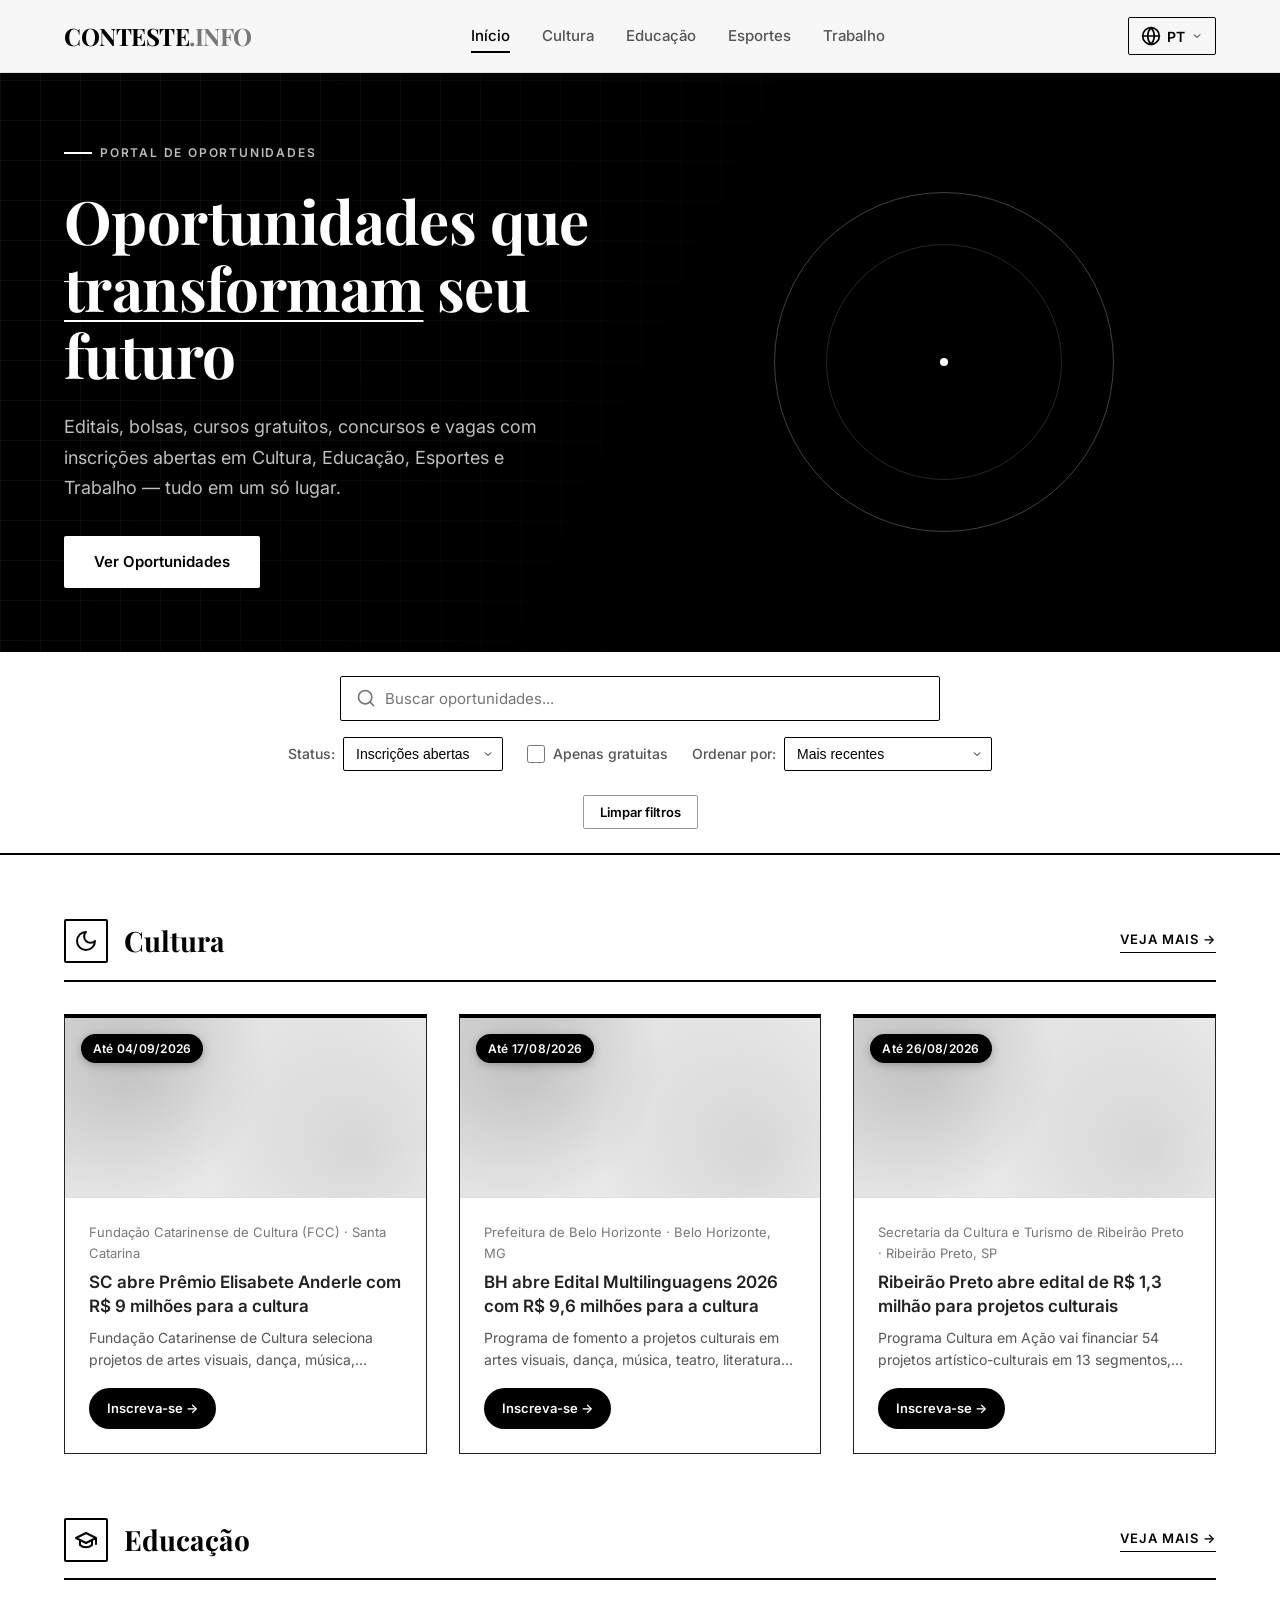
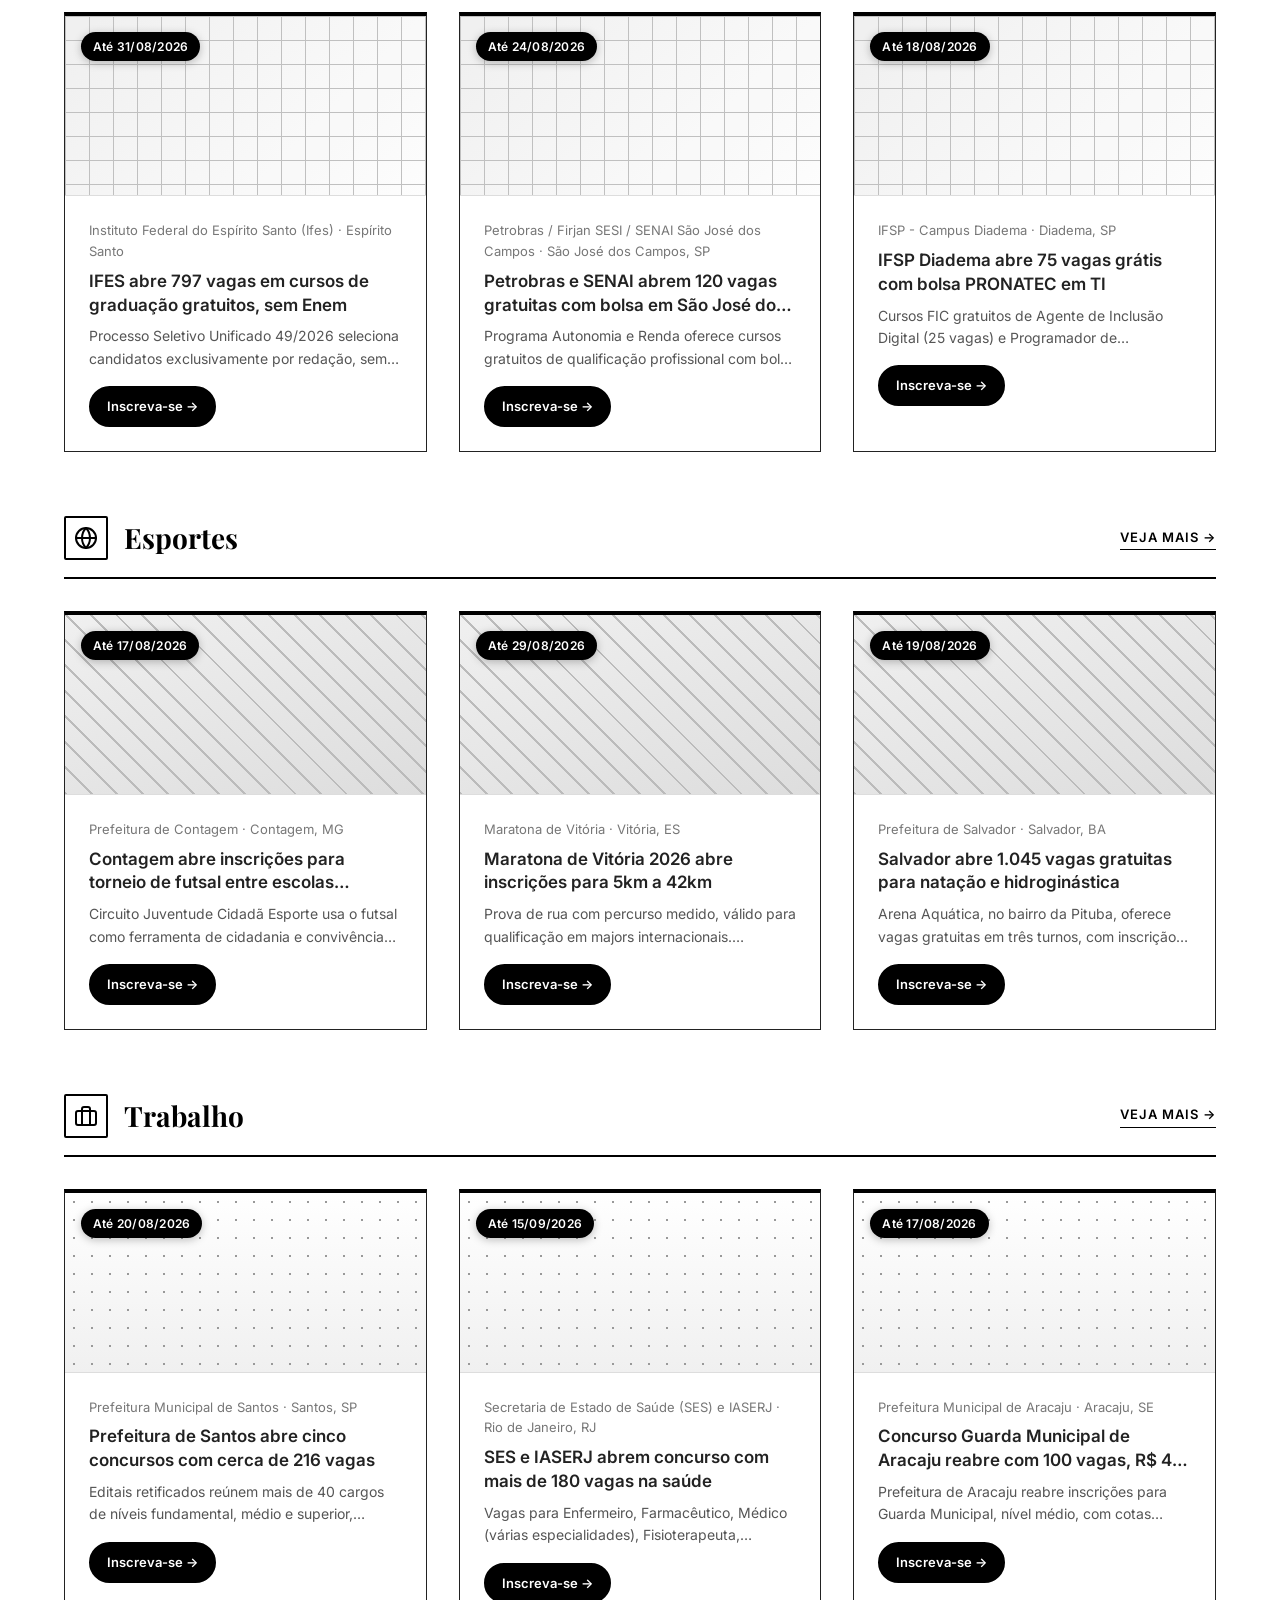
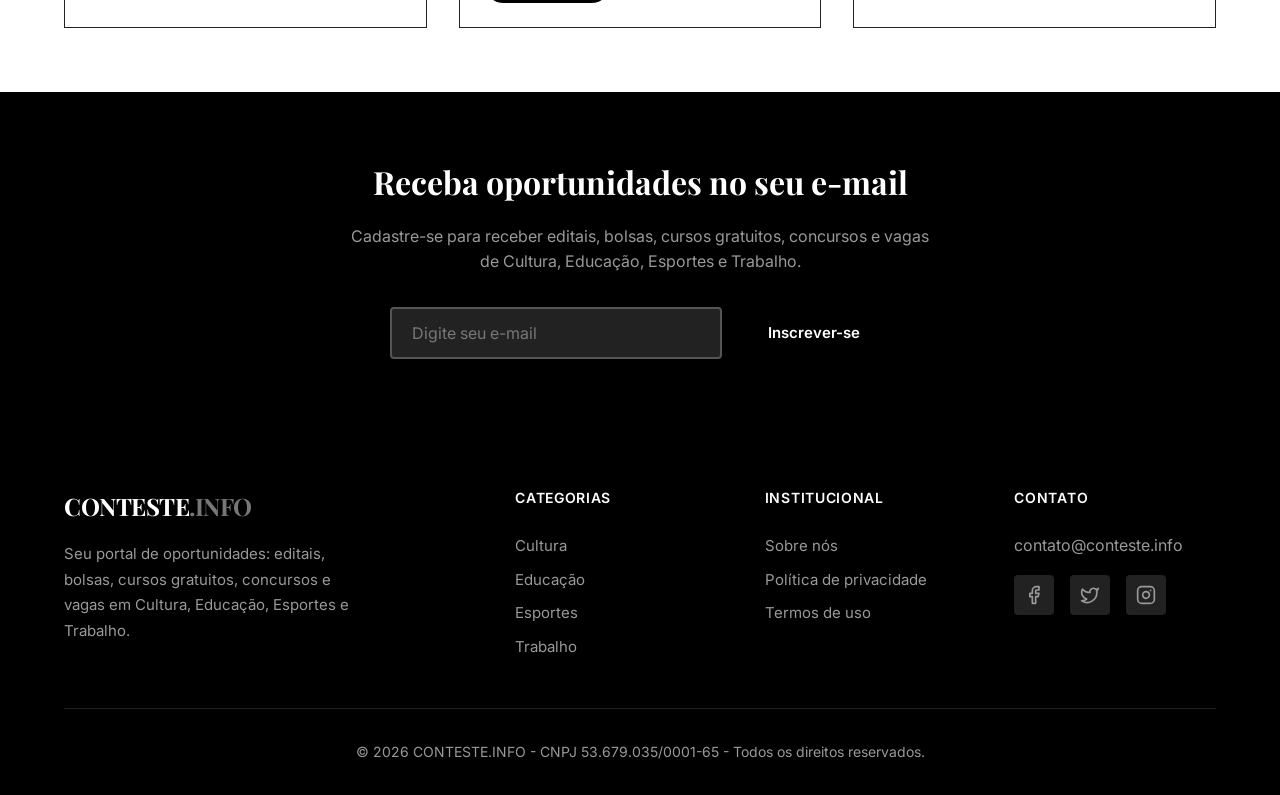
==== commit aac030d9: "Reinventa o visual: identidade "dossie/editorial", 100% P&B Substitui a linguagem visual anterior (c" ====
--- a/index.html
+++ b/index.html
@@ -25,7 +25,7 @@
         "logo": "https://conteste.info/assets/favicon.svg"
     }
     </script>
-    <link rel="stylesheet" href="css/style.css?v=1.3.0">
+    <link rel="stylesheet" href="css/style.css?v=2.0.0">
     <link rel="preconnect" href="https://fonts.googleapis.com">
     <link rel="preconnect" href="https://fonts.gstatic.com" crossorigin>
     <link href="https://fonts.googleapis.com/css2?family=Inter:wght@300;400;500;600;700&family=Playfair+Display:wght@600;700&display=swap" rel="stylesheet">
@@ -77,6 +77,7 @@
         <section class="hero">
             <div class="container">
                 <div class="hero-content">
+                    <span class="hero-eyebrow">Portal de Oportunidades</span>
                     <h1 class="hero-title">Oportunidades que <span class="highlight">transformam</span> seu futuro</h1>
                     <p class="hero-subtitle">Editais, bolsas, cursos gratuitos, concursos e vagas com inscrições abertas em Cultura, Educação, Esportes e Trabalho — tudo em um só lugar.</p>
                     <a href="#oportunidades" class="btn btn-primary">Ver Oportunidades</a>
@@ -354,6 +355,6 @@
         </div>
     </footer>
 
-    <script src="js/main.js?v=1.3.0"></script>
+    <script src="js/main.js?v=2.0.0"></script>
 </body>
 </html>
--- a/css/style.css
+++ b/css/style.css
@@ -16,17 +16,11 @@
     --color-gray-200: #dddddd;
     --color-gray-100: #f0f0f0;
     --color-white: #ffffff;
-    
-    /* Cores de Categoria (preto e branco) */
-    --color-cultura: #222222;
-    --color-educacao: #333333;
-    --color-esportes: #444444;
-    --color-trabalho: #555555;
-    
+
     /* Tipografia */
     --font-primary: 'Inter', -apple-system, BlinkMacSystemFont, 'Segoe UI', sans-serif;
     --font-display: 'Playfair Display', Georgia, serif;
-    
+
     /* Espaçamento */
     --spacing-xs: 0.25rem;
     --spacing-sm: 0.5rem;
@@ -35,26 +29,32 @@
     --spacing-xl: 2rem;
     --spacing-2xl: 3rem;
     --spacing-3xl: 4rem;
-    
-    /* Border Radius */
-    --radius-sm: 0.25rem;
-    --radius-md: 0.5rem;
-    --radius-lg: 0.75rem;
-    --radius-xl: 1rem;
-    --radius-2xl: 1.5rem;
+
+    /* Border Radius — linguagem "documento": quase tudo reto,
+       só o selo de prazo e o menu de idioma ficam arredondados
+       (contraste proposital, como um carimbo). */
+    --radius-sm: 2px;
+    --radius-md: 3px;
+    --radius-lg: 4px;
+    --radius-xl: 4px;
+    --radius-2xl: 4px;
     --radius-full: 9999px;
-    
-    /* Shadows */
-    --shadow-sm: 0 1px 2px 0 rgba(0, 0, 0, 0.05);
-    --shadow-md: 0 4px 6px -1px rgba(0, 0, 0, 0.1), 0 2px 4px -1px rgba(0, 0, 0, 0.06);
-    --shadow-lg: 0 10px 15px -3px rgba(0, 0, 0, 0.1), 0 4px 6px -2px rgba(0, 0, 0, 0.05);
-    --shadow-xl: 0 20px 25px -5px rgba(0, 0, 0, 0.1), 0 10px 10px -5px rgba(0, 0, 0, 0.04);
-    
+
+    /* Espessura de borda — traço grosso e deliberado no lugar de sombra */
+    --border-thin: 1px;
+    --border-thick: 2px;
+
+    /* Shadows (reservadas para elementos flutuantes: dropdown, toast, menu mobile) */
+    --shadow-sm: 0 1px 2px 0 rgba(0, 0, 0, 0.06);
+    --shadow-md: 0 4px 10px -2px rgba(0, 0, 0, 0.12);
+    --shadow-lg: 0 12px 24px -6px rgba(0, 0, 0, 0.18);
+    --shadow-xl: 0 24px 48px -12px rgba(0, 0, 0, 0.28);
+
     /* Transitions */
     --transition-fast: 150ms ease;
     --transition-base: 200ms ease;
     --transition-slow: 300ms ease;
-    
+
     /* Container */
     --container-max: 1200px;
     --container-padding: 1.5rem;
@@ -86,13 +86,13 @@
 /* Header */
 .header {
     position: fixed; top: 0; left: 0; right: 0; z-index: 1000;
-    background-color: rgba(255, 255, 255, 0.95);
+    background-color: rgba(255, 255, 255, 0.97);
     backdrop-filter: blur(10px);
-    box-shadow: var(--shadow-sm);
-    transition: box-shadow var(--transition-base);
-}
-.header.scrolled { box-shadow: var(--shadow-md); }
-.header .container { display: flex; align-items: center; justify-content: space-between; height: 70px; }
+    border-bottom: var(--border-thin) solid var(--color-gray-200);
+    transition: border-color var(--transition-base);
+}
+.header.scrolled { border-bottom-color: var(--color-black); }
+.header .container { display: flex; align-items: center; justify-content: space-between; height: 72px; }
 
 .logo {
     display: flex; align-items: baseline;
@@ -134,57 +134,87 @@
 
 /* Hero */
 .hero {
-    padding-top: calc(70px + var(--spacing-3xl));
+    padding-top: calc(72px + var(--spacing-3xl));
     padding-bottom: var(--spacing-3xl);
     background-color: var(--color-black);
     color: var(--color-white);
     overflow: hidden; position: relative;
 }
-.hero .container { display: grid; grid-template-columns: 1fr 1fr; gap: var(--spacing-3xl); align-items: center; }
+.hero::before {
+    content: ''; position: absolute; inset: 0; pointer-events: none;
+    background-image:
+        linear-gradient(rgba(255,255,255,0.05) 1px, transparent 1px),
+        linear-gradient(90deg, rgba(255,255,255,0.05) 1px, transparent 1px);
+    background-size: 40px 40px;
+    -webkit-mask-image: linear-gradient(115deg, #000 15%, transparent 60%);
+    mask-image: linear-gradient(115deg, #000 15%, transparent 60%);
+}
+.hero .container { display: grid; grid-template-columns: 1fr 1fr; gap: var(--spacing-3xl); align-items: center; position: relative; }
 .hero-content { position: relative; z-index: 1; }
+.hero-eyebrow {
+    display: inline-flex; align-items: center; gap: var(--spacing-sm);
+    font-size: 0.75rem; font-weight: 600; letter-spacing: 0.15em;
+    text-transform: uppercase; color: var(--color-gray-300);
+    margin-bottom: var(--spacing-lg);
+}
+.hero-eyebrow::before {
+    content: ''; width: 28px; height: var(--border-thick);
+    background-color: var(--color-white);
+}
 .hero-title {
     font-family: var(--font-display);
-    font-size: clamp(2.5rem, 5vw, 3.5rem);
-    font-weight: 700; line-height: 1.2; margin-bottom: var(--spacing-lg);
+    font-size: clamp(2.5rem, 5vw, 3.75rem);
+    font-weight: 700; line-height: 1.12; letter-spacing: -0.01em;
+    margin-bottom: var(--spacing-lg);
 }
 .hero-title .highlight {
     color: var(--color-white);
     text-decoration: underline;
+    text-decoration-thickness: 2px;
     text-underline-offset: 8px;
 }
 .hero-subtitle {
-    font-size: 1.125rem; line-height: 1.7; opacity: 0.8;
+    font-size: 1.125rem; line-height: 1.7; opacity: 0.75;
     margin-bottom: var(--spacing-xl); max-width: 500px;
 }
 .hero-visual { position: relative; display: flex; justify-content: center; align-items: center; }
 .hero-shape {
-    width: 400px; height: 400px;
-    background: linear-gradient(135deg, rgba(255,255,255,0.15) 0%, rgba(255,255,255,0.03) 100%);
-    border-radius: 30% 70% 70% 30% / 30% 30% 70% 70%;
-    animation: morphShape 8s ease-in-out infinite;
-}
-@keyframes morphShape {
-    0%, 100% { border-radius: 30% 70% 70% 30% / 30% 30% 70% 70%; }
-    50% { border-radius: 50% 50% 33% 67% / 56% 68% 32% 44%; }
-}
-
-/* Buttons */
+    width: 340px; height: 340px;
+    border: var(--border-thin) solid rgba(255, 255, 255, 0.25);
+    border-radius: 50%;
+    position: relative;
+}
+.hero-shape::before {
+    content: '';
+    position: absolute; inset: 15%;
+    border: var(--border-thin) solid rgba(255, 255, 255, 0.15);
+    border-radius: 50%;
+}
+.hero-shape::after {
+    content: '';
+    position: absolute; top: 50%; left: 50%;
+    width: 8px; height: 8px; border-radius: 50%;
+    background-color: var(--color-white);
+    transform: translate(-50%, -50%);
+}
+
+/* Buttons — contorno, invertem preenchimento no hover */
 .btn {
     display: inline-flex; align-items: center; justify-content: center;
-    padding: 0.75rem 1.5rem; font-weight: 600; font-size: 0.9375rem;
-    border-radius: var(--radius-lg); transition: all var(--transition-base); cursor: pointer;
+    padding: 0.75rem 1.75rem; font-weight: 600; font-size: 0.9375rem;
+    border-radius: var(--radius-sm); border: var(--border-thick) solid transparent;
+    transition: all var(--transition-base); cursor: pointer;
 }
 .btn-primary {
     background-color: var(--color-white); color: var(--color-black);
-    box-shadow: 0 4px 14px rgba(255, 255, 255, 0.2);
+    border-color: var(--color-white);
 }
 .btn-primary:hover {
     background-color: transparent; color: var(--color-white);
-    transform: translateY(-2px); box-shadow: 0 6px 20px rgba(255, 255, 255, 0.3);
 }
 .btn-secondary {
     background-color: var(--color-black); color: var(--color-white);
-    border: 2px solid var(--color-black);
+    border-color: var(--color-black);
 }
 .btn-secondary:hover {
     background-color: transparent; color: var(--color-black);
@@ -198,17 +228,15 @@
 .category-header {
     display: flex; align-items: center; gap: var(--spacing-md);
     margin-bottom: var(--spacing-xl); padding-bottom: var(--spacing-md);
-    border-bottom: 2px solid var(--color-gray-200);
+    border-bottom: var(--border-thick) solid var(--color-black);
 }
 .category-icon {
     display: flex; align-items: center; justify-content: center;
-    width: 48px; height: 48px; border-radius: var(--radius-lg);
-    color: var(--color-white);
-}
-#cultura .category-icon { background-color: var(--color-cultura); }
-#educacao .category-icon { background-color: var(--color-educacao); }
-#esportes .category-icon { background-color: var(--color-esportes); }
-#trabalho .category-icon { background-color: var(--color-trabalho); }
+    width: 44px; height: 44px; border-radius: var(--radius-sm);
+    border: var(--border-thick) solid var(--color-black);
+    color: var(--color-black); background-color: var(--color-white);
+    flex-shrink: 0;
+}
 
 .category-title {
     font-family: var(--font-display);
@@ -216,27 +244,29 @@
     color: var(--color-black); flex: 1;
 }
 .see-more {
-    font-weight: 600; font-size: 0.875rem; color: var(--color-black);
-    text-transform: uppercase; letter-spacing: 0.05em;
-    transition: transform var(--transition-fast);
-}
-.see-more:hover { transform: translateX(4px); color: var(--color-black); }
+    font-weight: 600; font-size: 0.8125rem; color: var(--color-black);
+    text-transform: uppercase; letter-spacing: 0.08em;
+    padding-bottom: 2px; border-bottom: var(--border-thin) solid var(--color-black);
+    transition: opacity var(--transition-fast);
+}
+.see-more:hover { opacity: 0.55; color: var(--color-black); }
 
 /* News Grid */
 .news-grid { display: grid; grid-template-columns: repeat(3, 1fr); gap: var(--spacing-xl); }
 
-/* News Card */
+/* News Card — linguagem "dossiê": retangular, borda nítida,
+   barra preta de destaque no topo em vez de sombra suave. */
 .news-card {
     background-color: var(--color-white);
-    border: 1px solid var(--color-gray-100);
-    border-radius: var(--radius-xl); overflow: hidden;
-    box-shadow: var(--shadow-sm);
+    border: var(--border-thin) solid var(--color-gray-800);
+    border-top: var(--spacing-xs) solid var(--color-black);
+    border-radius: 0;
     transition: all var(--transition-base);
 }
 .news-card:hover {
-    transform: translateY(-4px);
-    box-shadow: var(--shadow-lg);
-    border-color: var(--color-gray-200);
+    transform: translateY(-3px);
+    box-shadow: var(--shadow-md);
+    border-color: var(--color-black);
 }
 .news-card.featured .news-image { height: 240px; }
 
@@ -245,6 +275,7 @@
     background-color: var(--color-gray-100);
     background-size: cover; background-position: center;
     display: flex; align-items: flex-start; padding: var(--spacing-md);
+    border-bottom: var(--border-thin) solid var(--color-gray-200);
 }
 .news-image::before { content: ''; position: absolute; inset: 0; }
 .news-image img {
@@ -310,12 +341,13 @@
     font-weight: 600; font-size: 0.8125rem;
     color: var(--color-white);
     background-color: var(--color-black);
+    border: var(--border-thick) solid var(--color-black);
     border-radius: var(--radius-full);
     transition: all var(--transition-fast);
 }
 .opportunity-cta:hover {
-    background-color: var(--color-gray-700);
-    color: var(--color-white);
+    background-color: var(--color-white);
+    color: var(--color-black);
     gap: 0.5rem;
 }
 .news-title {
@@ -470,8 +502,8 @@
 /* Search & Filters */
 .search-filters {
     padding: var(--spacing-lg) 0;
-    background-color: var(--color-gray-100);
-    border-bottom: 1px solid var(--color-gray-200);
+    background-color: var(--color-white);
+    border-bottom: var(--border-thick) solid var(--color-black);
 }
 .search-box {
     position: relative;
@@ -481,15 +513,15 @@
 .search-input {
     width: 100%;
     padding: 0.75rem 1rem 0.75rem 2.75rem;
-    border: 1px solid var(--color-gray-300);
-    border-radius: var(--radius-md);
+    border: var(--border-thin) solid var(--color-black);
+    border-radius: var(--radius-sm);
     background-color: var(--color-white);
     font-size: 0.9375rem;
-    transition: border-color var(--transition-fast);
+    transition: all var(--transition-fast);
 }
 .search-input:focus {
-    outline: none;
-    border-color: var(--color-black);
+    outline: var(--border-thick) solid var(--color-black);
+    outline-offset: -1px;
 }
 .search-icon {
     position: absolute;
@@ -520,19 +552,19 @@
 }
 .filter-select {
     padding: 0.5rem 2rem 0.5rem 0.75rem;
-    border: 1px solid var(--color-gray-300);
-    border-radius: var(--radius-md);
+    border: var(--border-thin) solid var(--color-black);
+    border-radius: var(--radius-sm);
     font-size: 0.875rem;
     background-color: var(--color-white);
     cursor: pointer;
     appearance: none;
-    background-image: url("data:image/svg+xml,%3Csvg xmlns='http://www.w3.org/2000/svg' width='12' height='12' viewBox='0 0 24 24' fill='none' stroke='%23555' stroke-width='2'%3E%3Cpath d='m6 9 6 6 6-6'/%3E%3C/svg%3E");
+    background-image: url("data:image/svg+xml,%3Csvg xmlns='http://www.w3.org/2000/svg' width='12' height='12' viewBox='0 0 24 24' fill='none' stroke='%23000' stroke-width='2'%3E%3Cpath d='m6 9 6 6 6-6'/%3E%3C/svg%3E");
     background-repeat: no-repeat;
     background-position: right 0.5rem center;
 }
 .filter-select:focus {
-    outline: none;
-    border-color: var(--color-black);
+    outline: var(--border-thick) solid var(--color-black);
+    outline-offset: -1px;
 }
 .checkbox-label {
     display: flex;
@@ -548,18 +580,19 @@
 }
 .btn-clear-filters {
     padding: 0.5rem 1rem;
-    font-size: 0.875rem;
-    font-weight: 500;
-    color: var(--color-gray-600);
-    border: 1px solid var(--color-gray-300);
-    border-radius: var(--radius-md);
+    font-size: 0.8125rem;
+    font-weight: 600;
+    color: var(--color-black);
+    border: var(--border-thin) solid var(--color-gray-400);
+    border-radius: var(--radius-sm);
     background-color: var(--color-white);
     cursor: pointer;
     transition: all var(--transition-fast);
 }
 .btn-clear-filters:hover {
-    background-color: var(--color-gray-100);
-    color: var(--color-black);
+    background-color: var(--color-black);
+    color: var(--color-white);
+    border-color: var(--color-black);
 }
 .results-count {
     font-size: 0.875rem;
@@ -587,18 +620,17 @@
     height: 2.5rem;
     padding: 0 0.5rem;
     font-size: 0.875rem;
-    font-weight: 500;
-    color: var(--color-gray-600);
-    background-color: var(--color-white);
-    border: 1px solid var(--color-gray-300);
-    border-radius: var(--radius-md);
+    font-weight: 600;
+    color: var(--color-black);
+    background-color: var(--color-white);
+    border: var(--border-thin) solid var(--color-black);
+    border-radius: var(--radius-sm);
     cursor: pointer;
     transition: all var(--transition-fast);
 }
 .pagination-btn:hover {
     background-color: var(--color-gray-100);
     color: var(--color-black);
-    border-color: var(--color-gray-400);
 }
 .pagination-btn.active {
     background-color: var(--color-black);
@@ -641,18 +673,17 @@
     gap: 0.375rem;
     padding: 0.5rem 0.75rem;
     font-size: 0.875rem;
-    font-weight: 500;
-    color: var(--color-gray-600);
+    font-weight: 600;
+    color: var(--color-black);
     background-color: transparent;
-    border: 1px solid var(--color-gray-300);
-    border-radius: var(--radius-md);
+    border: var(--border-thin) solid var(--color-black);
+    border-radius: var(--radius-sm);
     cursor: pointer;
     transition: all var(--transition-fast);
 }
 .lang-btn:hover {
-    background-color: var(--color-gray-100);
-    color: var(--color-black);
-    border-color: var(--color-gray-400);
+    background-color: var(--color-black);
+    color: var(--color-white);
 }
 .lang-current {
     font-weight: 600;
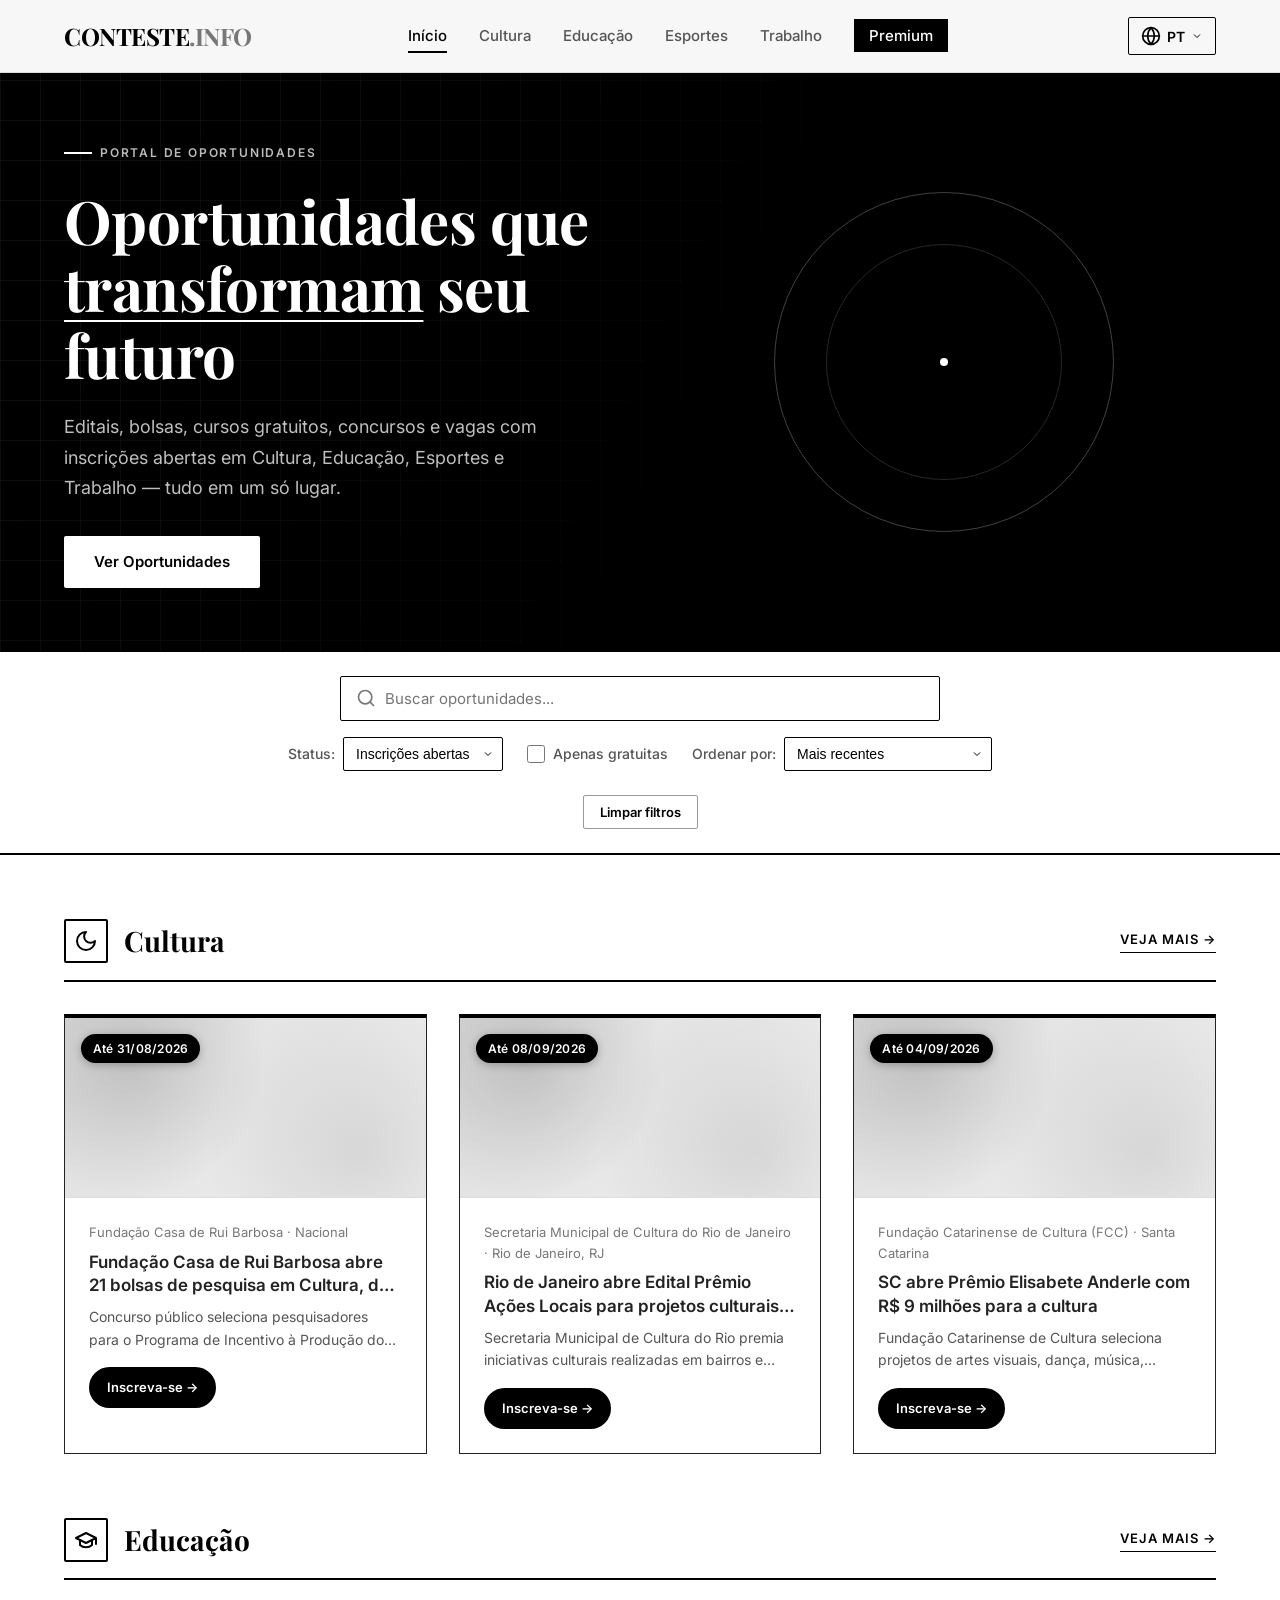
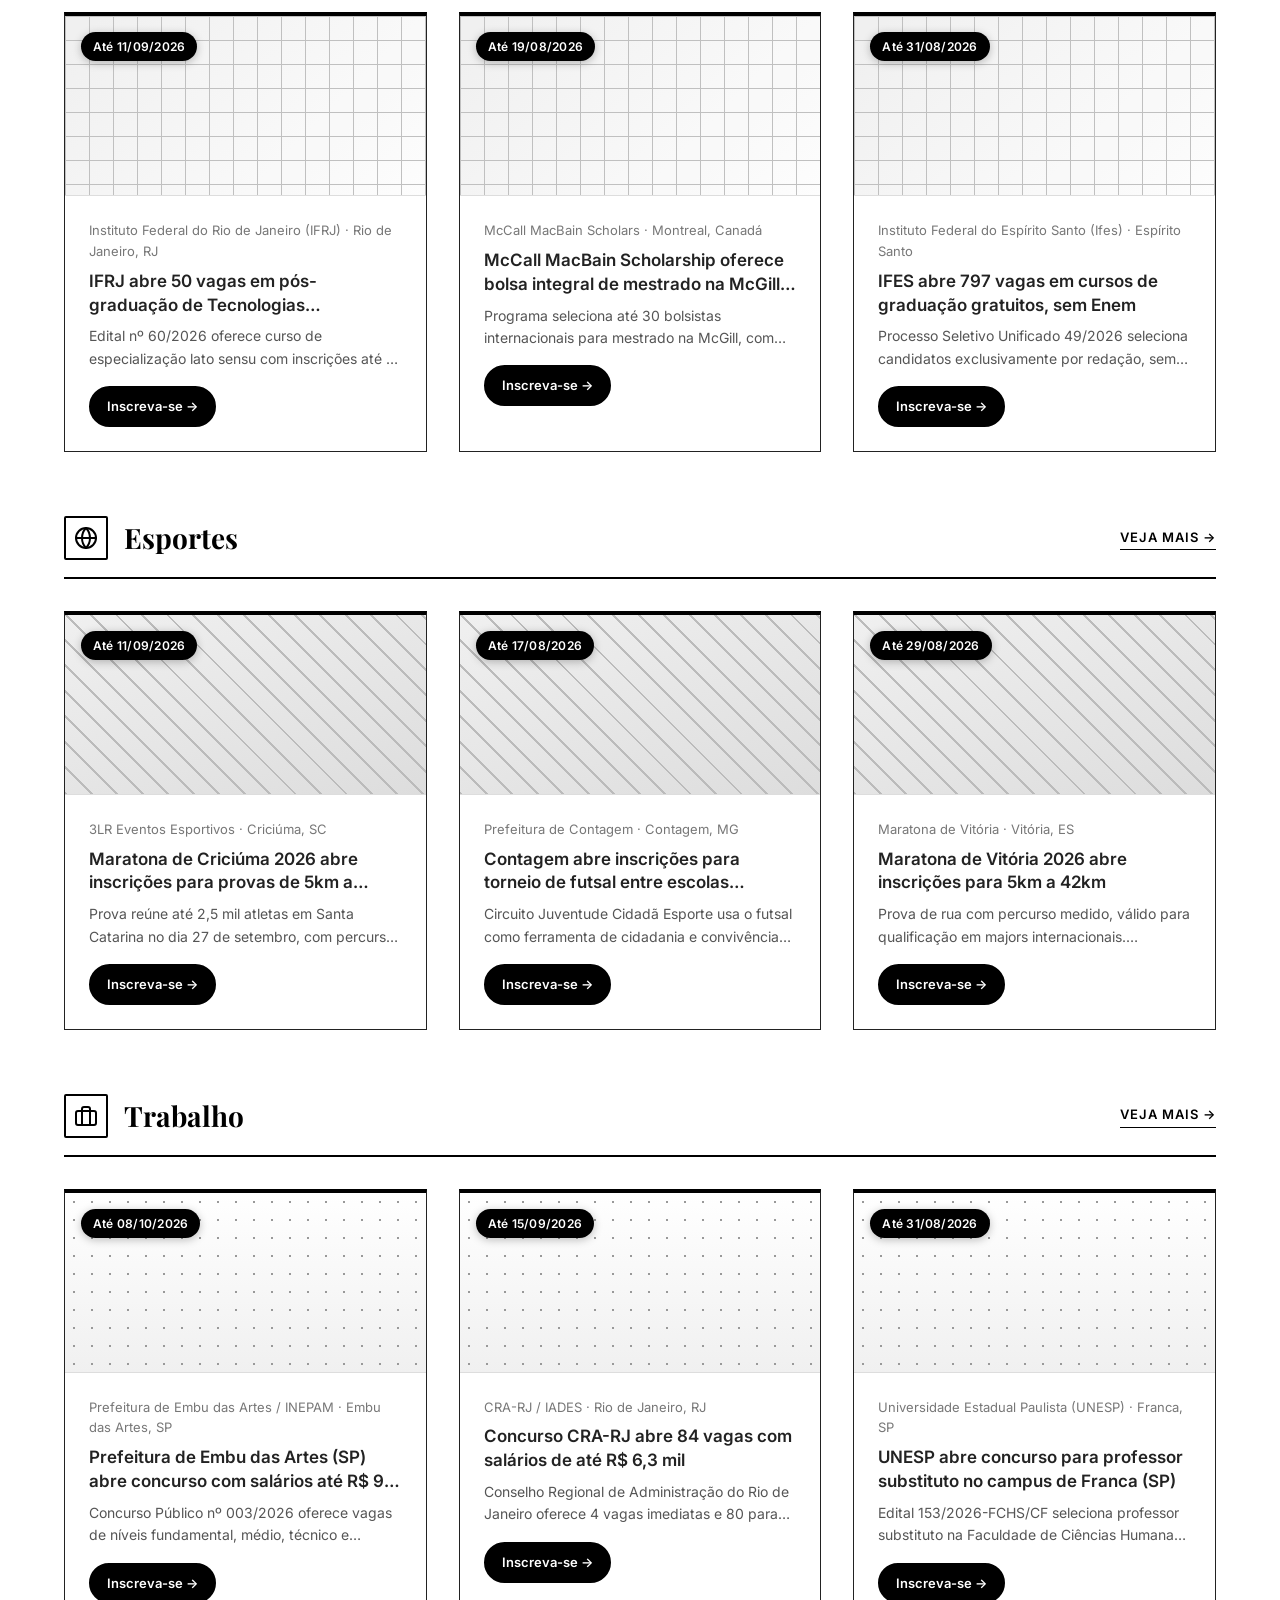
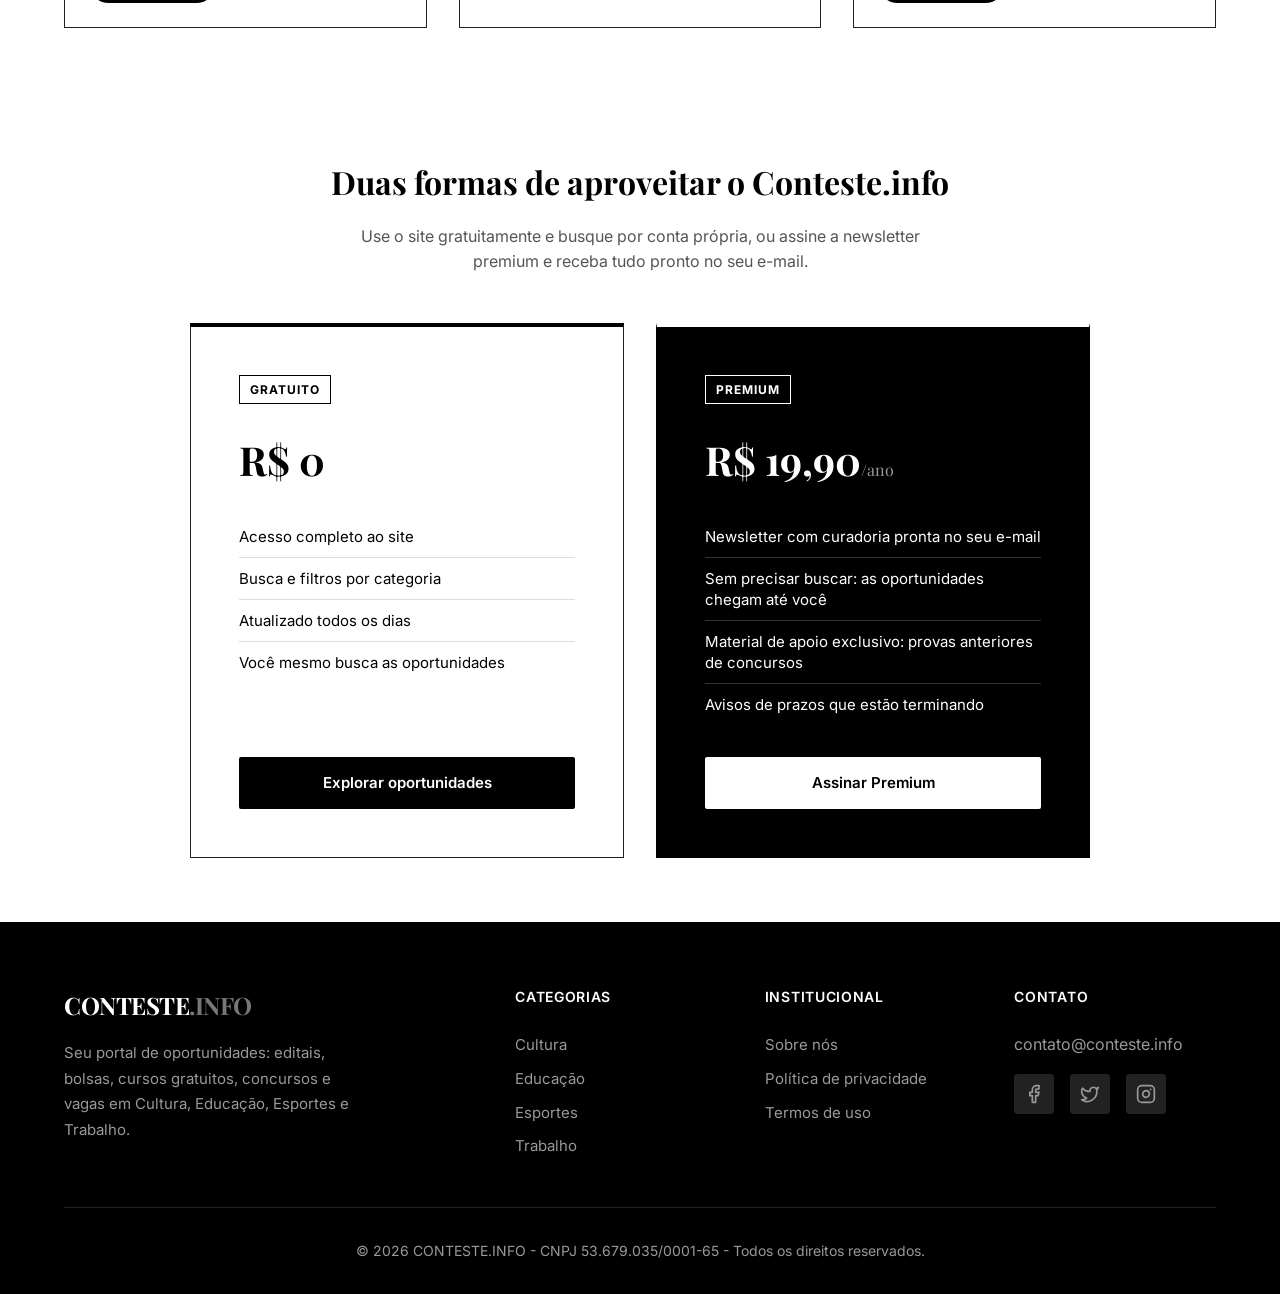
==== commit c0a139a8: "feature: reestrutura site para assinatura premium (newsletter paga) Substitui a seção de newsletter " ====
--- a/index.html
+++ b/index.html
@@ -25,7 +25,7 @@
         "logo": "https://conteste.info/assets/favicon.svg"
     }
     </script>
-    <link rel="stylesheet" href="css/style.css?v=2.0.0">
+    <link rel="stylesheet" href="css/style.css?v=2.1.0">
     <link rel="preconnect" href="https://fonts.googleapis.com">
     <link rel="preconnect" href="https://fonts.gstatic.com" crossorigin>
     <link href="https://fonts.googleapis.com/css2?family=Inter:wght@300;400;500;600;700&family=Playfair+Display:wght@600;700&display=swap" rel="stylesheet">
@@ -53,6 +53,7 @@
                     <li><a href="educacao.html" class="nav-link">Educação</a></li>
                     <li><a href="esportes.html" class="nav-link">Esportes</a></li>
                     <li><a href="trabalho.html" class="nav-link">Trabalho</a></li>
+                    <li><a href="#planos" class="nav-link nav-link--premium">Premium</a></li>
                 </ul>
             </nav>
 
@@ -289,17 +290,36 @@
             </div>
         </section>
 
-        <!-- Newsletter -->
-        <section class="newsletter">
+        <!-- Planos -->
+        <section class="plans" id="planos">
             <div class="container">
-                <div class="newsletter-content">
-                    <h2 class="newsletter-title">Receba oportunidades no seu e-mail</h2>
-                    <p class="newsletter-text">Cadastre-se para receber editais, bolsas, cursos gratuitos, concursos e vagas de Cultura, Educação, Esportes e Trabalho.</p>
-                    <form class="newsletter-form" id="newsletterForm" method="post" target="_blank">
-                        <input type="email" name="email" class="newsletter-input" placeholder="Digite seu e-mail" required>
-                        <input type="hidden" name="embed" value="1">
-                        <button type="submit" class="btn btn-secondary">Inscrever-se</button>
-                    </form>
+                <div class="plans-header">
+                    <h2 class="plans-title">Duas formas de aproveitar o Conteste.info</h2>
+                    <p class="plans-subtitle">Use o site gratuitamente e busque por conta própria, ou assine a newsletter premium e receba tudo pronto no seu e-mail.</p>
+                </div>
+                <div class="plans-grid">
+                    <div class="plan-card">
+                        <span class="plan-badge">Gratuito</span>
+                        <p class="plan-price">R$ 0</p>
+                        <ul class="plan-features">
+                            <li>Acesso completo ao site</li>
+                            <li>Busca e filtros por categoria</li>
+                            <li>Atualizado todos os dias</li>
+                            <li>Você mesmo busca as oportunidades</li>
+                        </ul>
+                        <a href="#oportunidades" class="btn btn-secondary plan-cta">Explorar oportunidades</a>
+                    </div>
+                    <div class="plan-card plan-card--premium">
+                        <span class="plan-badge">Premium</span>
+                        <p class="plan-price">R$ 19,90<span class="plan-period">/ano</span></p>
+                        <ul class="plan-features">
+                            <li>Newsletter com curadoria pronta no seu e-mail</li>
+                            <li>Sem precisar buscar: as oportunidades chegam até você</li>
+                            <li>Material de apoio exclusivo: provas anteriores de concursos</li>
+                            <li>Avisos de prazos que estão terminando</li>
+                        </ul>
+                        <a href="https://buttondown.com/SEU_USUARIO_BUTTONDOWN" class="btn btn-primary plan-cta" id="premiumSubscribeLink" target="_blank" rel="noopener">Assinar Premium</a>
+                    </div>
                 </div>
             </div>
         </section>
@@ -355,6 +375,6 @@
         </div>
     </footer>
 
-    <script src="js/main.js?v=2.0.0"></script>
+    <script src="js/main.js?v=2.1.0"></script>
 </body>
 </html>
--- a/css/style.css
+++ b/css/style.css
@@ -118,6 +118,12 @@
 }
 .nav-link:hover, .nav-link.active { color: var(--color-black); }
 .nav-link:hover::after, .nav-link.active::after { width: 100%; }
+.nav-link--premium {
+    color: var(--color-white); background-color: var(--color-black);
+    padding: 0.375rem 0.875rem; border: var(--border-thin) solid var(--color-black);
+}
+.nav-link--premium::after { display: none; }
+.nav-link--premium:hover { color: var(--color-black); background-color: var(--color-white); }
 
 .mobile-menu-btn {
     display: none; flex-direction: column; justify-content: space-between;
@@ -282,10 +288,9 @@
     position: absolute; inset: 0; width: 100%; height: 100%;
     object-fit: contain; object-position: center;
     background-color: var(--color-white);
-    /* Todo o conteúdo do site é preto e branco — imagens/logos de fontes
-       externas (brasões, marcas institucionais) são convertidas para
-       escala de cinza para manter a identidade visual monocromática. */
-    filter: grayscale(100%) contrast(1.05);
+    /* A "moldura" do site (header, botões, cards, tipografia) é preto e
+       branco — mas as imagens das oportunidades (logos, brasões, fotos)
+       mantêm suas cores originais. */
 }
 
 /* Padrões geométricos por categoria (preto e branco) */
@@ -361,27 +366,51 @@
     display: -webkit-box; -webkit-line-clamp: 2; -webkit-box-orient: vertical; overflow: hidden;
 }
 
-/* Newsletter */
-.newsletter {
-    padding: var(--spacing-3xl) 0;
-    background-color: var(--color-black);
-}
-.newsletter-content { text-align: center; max-width: 600px; margin: 0 auto; }
-.newsletter-title {
+/* Planos (gratuito x newsletter premium) */
+.plans { padding: var(--spacing-3xl) 0; }
+.plans-header { text-align: center; max-width: 620px; margin: 0 auto var(--spacing-2xl); }
+.plans-title {
     font-family: var(--font-display);
     font-size: 2rem; font-weight: 700;
-    color: var(--color-white); margin-bottom: var(--spacing-md);
-}
-.newsletter-text { color: var(--color-gray-400); margin-bottom: var(--spacing-xl); }
-.newsletter-form { display: flex; gap: var(--spacing-md); max-width: 500px; margin: 0 auto; }
-.newsletter-input {
-    flex: 1; padding: 0.875rem 1.25rem;
-    border: 2px solid var(--color-gray-600); border-radius: var(--radius-lg);
-    background-color: var(--color-gray-800); color: var(--color-white);
-    font-size: 1rem; transition: border-color var(--transition-fast);
-}
-.newsletter-input::placeholder { color: var(--color-gray-500); }
-.newsletter-input:focus { outline: none; border-color: var(--color-white); }
+    color: var(--color-black); margin-bottom: var(--spacing-md);
+}
+.plans-subtitle { color: var(--color-gray-600); }
+.plans-grid {
+    display: grid; grid-template-columns: repeat(2, 1fr);
+    gap: var(--spacing-xl); max-width: 900px; margin: 0 auto;
+}
+.plan-card {
+    display: flex; flex-direction: column;
+    padding: var(--spacing-2xl);
+    background-color: var(--color-white); color: var(--color-black);
+    border: var(--border-thin) solid var(--color-gray-800);
+    border-top: var(--spacing-xs) solid var(--color-black);
+    border-radius: 0;
+}
+.plan-card--premium {
+    background-color: var(--color-black); color: var(--color-white);
+    border-color: var(--color-black); border-top-color: var(--color-white);
+}
+.plan-badge {
+    display: inline-block; align-self: flex-start;
+    font-size: 0.75rem; font-weight: 700; text-transform: uppercase; letter-spacing: 0.08em;
+    padding: 0.25rem 0.625rem; margin-bottom: var(--spacing-lg);
+    border: var(--border-thin) solid currentColor;
+}
+.plan-price {
+    font-family: var(--font-display); font-size: 2.5rem; font-weight: 700;
+    margin-bottom: var(--spacing-lg);
+}
+.plan-period { font-size: 1rem; font-weight: 400; color: var(--color-gray-500); }
+.plan-card--premium .plan-period { color: var(--color-gray-400); }
+.plan-features { list-style: none; flex: 1; margin-bottom: var(--spacing-xl); }
+.plan-features li {
+    padding: 0.625rem 0; border-bottom: var(--border-thin) solid var(--color-gray-200);
+    font-size: 0.9375rem; line-height: 1.4;
+}
+.plan-card--premium .plan-features li { border-bottom-color: var(--color-gray-700); }
+.plan-features li:last-child { border-bottom: none; }
+.plan-cta { width: 100%; }
 
 /* Footer */
 .footer {
@@ -480,8 +509,8 @@
     .news-grid { grid-template-columns: 1fr; }
     .category-header { flex-wrap: wrap; }
     .see-more { order: 3; width: 100%; text-align: right; margin-top: var(--spacing-sm); }
-    .newsletter-form { flex-direction: column; }
-    
+    .plans-grid { grid-template-columns: 1fr; }
+
     .footer-grid { grid-template-columns: 1fr; gap: var(--spacing-xl); }
     .footer-brand { order: 1; }
     .footer-contact { order: 2; }
@@ -492,7 +521,7 @@
 @media (max-width: 480px) {
     .hero-title { font-size: 2rem; }
     .category-title { font-size: 1.5rem; }
-    .newsletter-title { font-size: 1.5rem; }
+    .plans-title { font-size: 1.5rem; }
 }
 
 /* Animations */
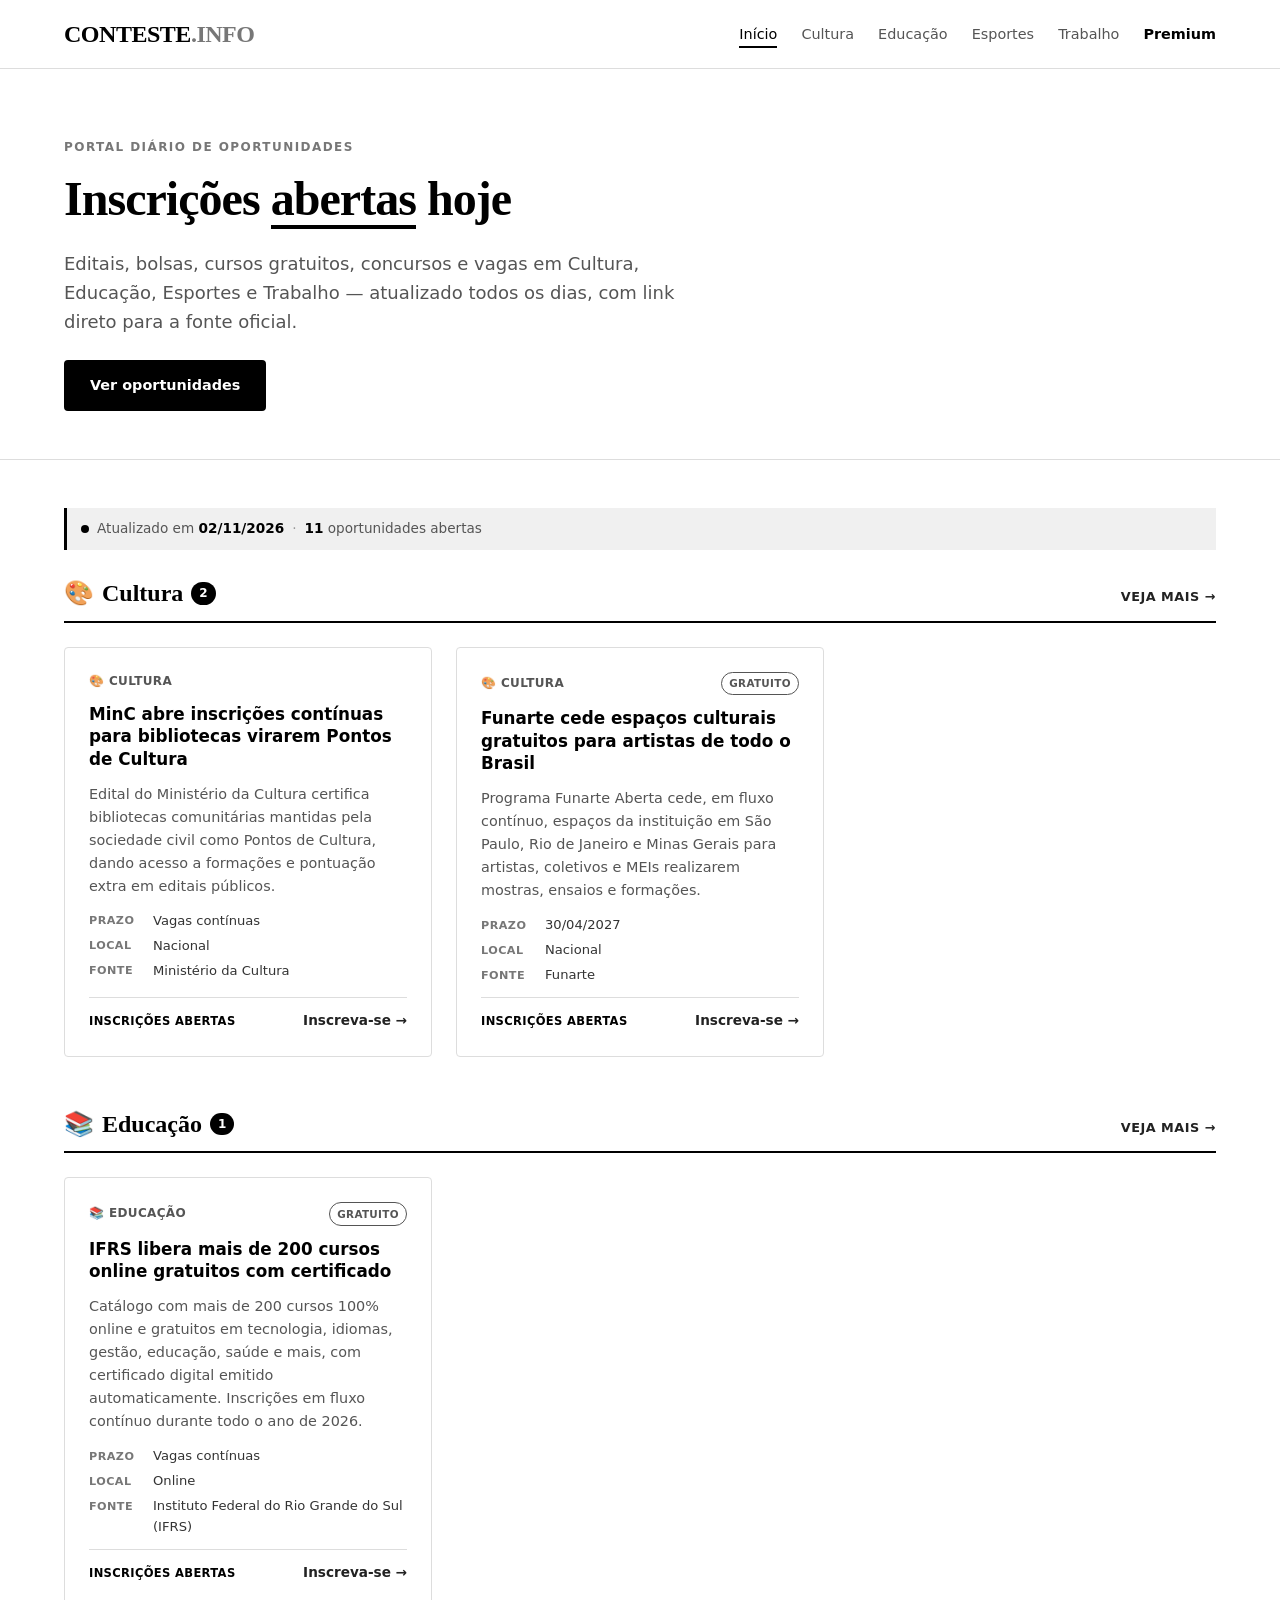
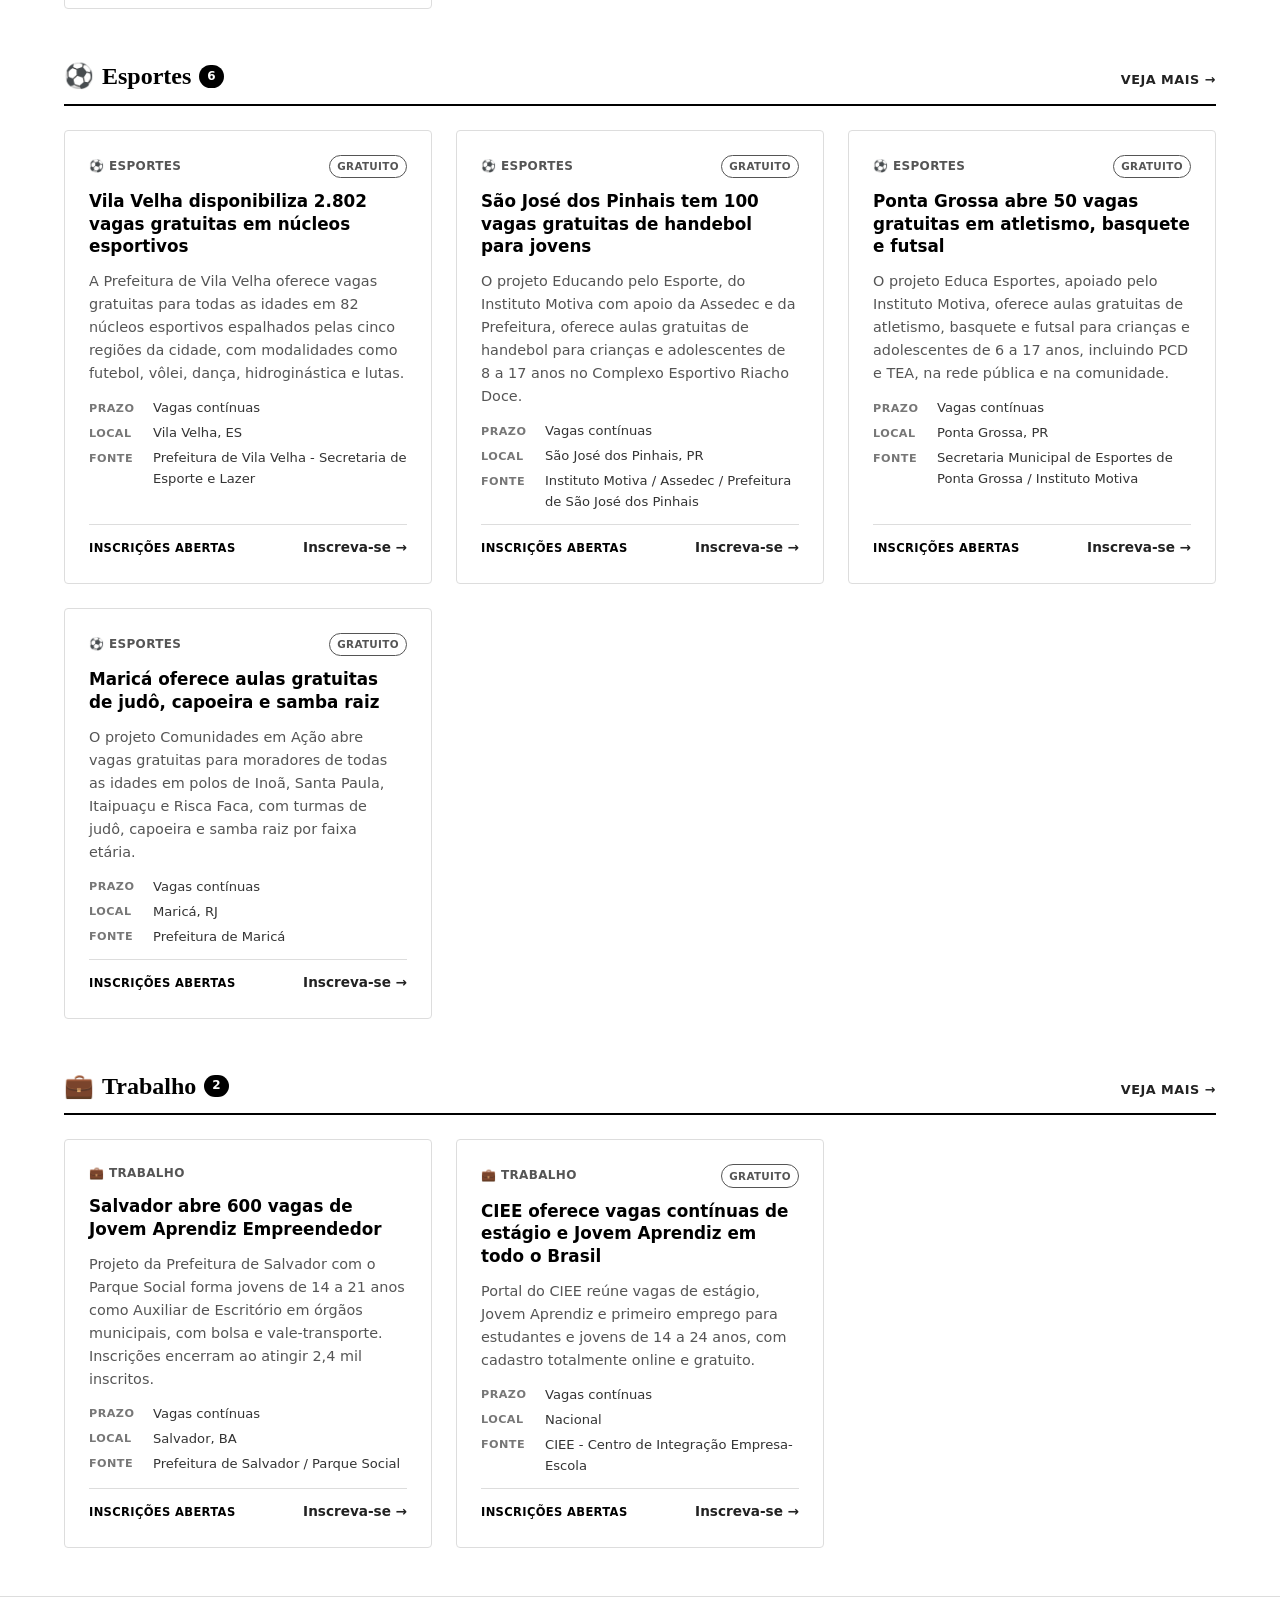
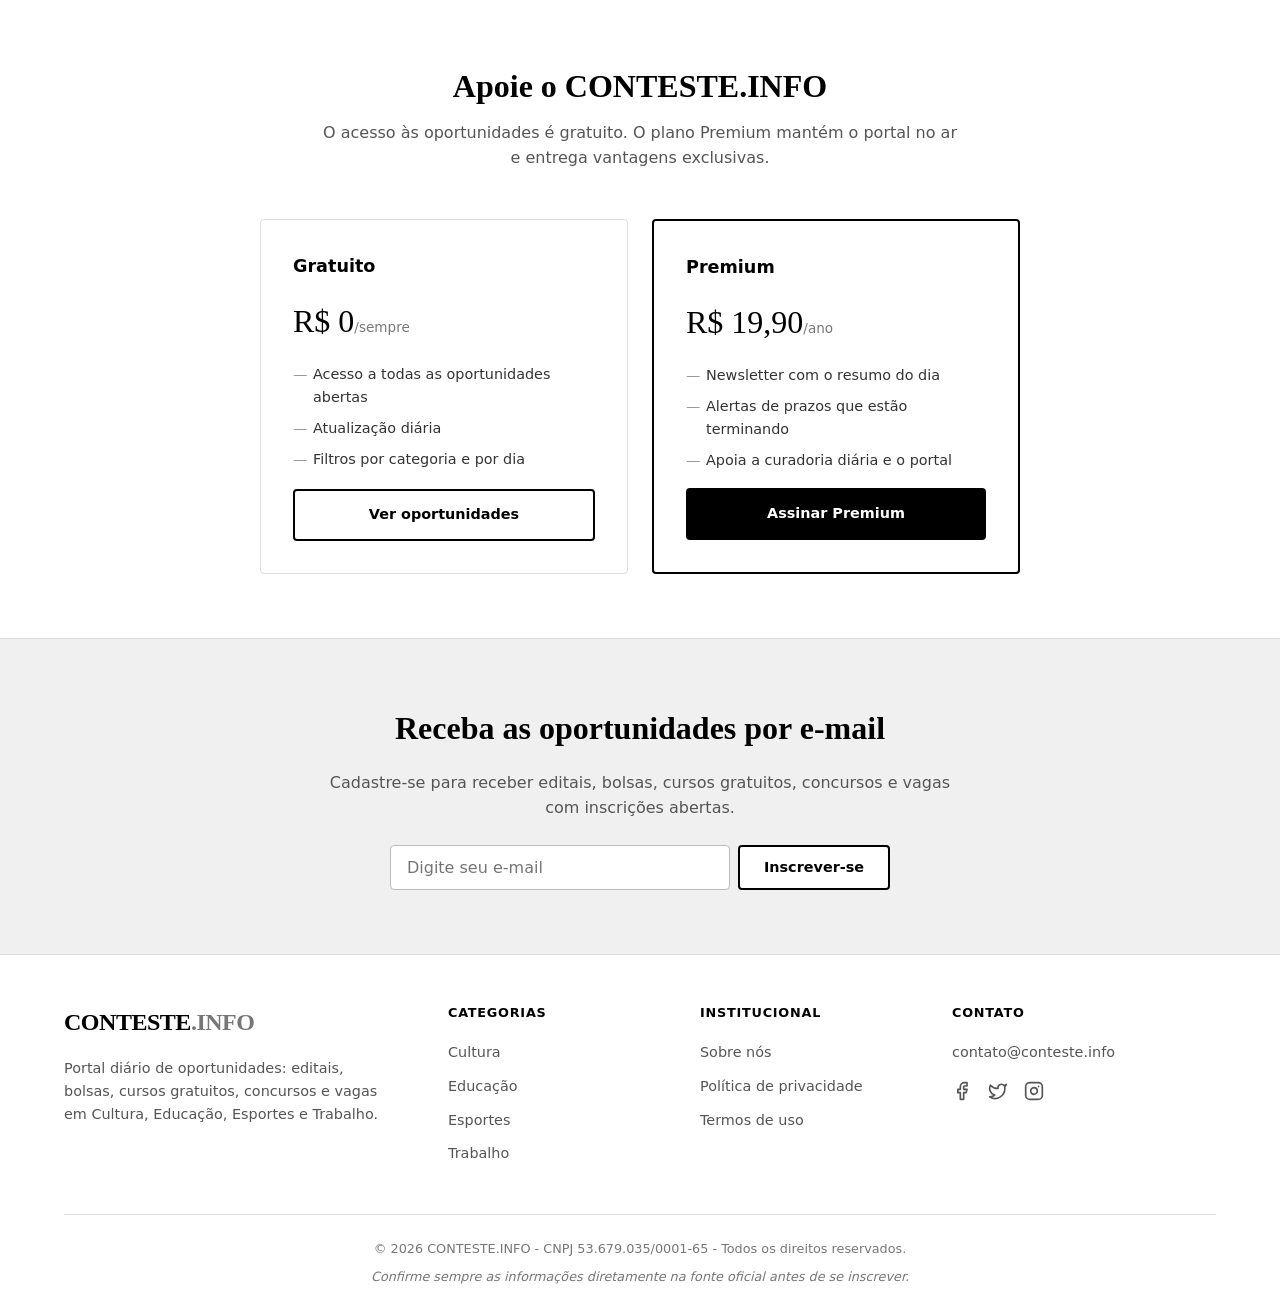
==== commit 6d6b6999: "chore: reimporta CONTESTE.INFO - site leve sem imagens, navegacao por dia, pipeline sob demanda" ====
--- a/index.html
+++ b/index.html
@@ -3,50 +3,42 @@
 <head>
     <meta charset="UTF-8">
     <meta name="viewport" content="width=device-width, initial-scale=1.0">
-    <meta name="description" content="CONTESTE.INFO - Seu portal de oportunidades: editais, bolsas, cursos gratuitos, concursos e vagas com inscrições abertas em Cultura, Educação, Esportes e Trabalho">
-    <meta name="keywords" content="inscrições abertas, editais, bolsas, cursos gratuitos, concursos, vagas de emprego, cultura, educação, esportes, trabalho">
-    <title>CONTESTE.INFO - Oportunidades em Cultura, Educação, Esportes e Trabalho</title>
+    <meta name="description" content="CONTESTE.INFO - Portal diário de inscrições abertas: editais, bolsas, cursos gratuitos, concursos e vagas em Cultura, Educação, Esportes e Trabalho.">
+    <meta name="keywords" content="inscrições abertas, editais, bolsas, cursos gratuitos, concursos, vagas, cultura, educação, esportes, trabalho">
+    <title>CONTESTE.INFO - Inscrições abertas em Cultura, Educação, Esportes e Trabalho</title>
     <link rel="canonical" href="https://conteste.info/">
     <meta property="og:type" content="website">
     <meta property="og:url" content="https://conteste.info/">
     <meta property="og:site_name" content="CONTESTE.INFO">
-    <meta property="og:title" content="CONTESTE.INFO - Oportunidades em Cultura, Educação, Esportes e Trabalho">
-    <meta property="og:description" content="Editais, bolsas, cursos gratuitos, concursos e vagas com inscrições abertas, filtrados por Cultura, Educação, Esportes e Trabalho.">
+    <meta property="og:title" content="CONTESTE.INFO - Inscrições abertas em Cultura, Educação, Esportes e Trabalho">
+    <meta property="og:description" content="Oportunidades com inscrições abertas, atualizadas todos os dias, filtradas por Cultura, Educação, Esportes e Trabalho.">
     <meta property="og:locale" content="pt_BR">
     <meta name="twitter:card" content="summary">
-    <meta name="twitter:title" content="CONTESTE.INFO - Oportunidades em Cultura, Educação, Esportes e Trabalho">
-    <meta name="twitter:description" content="Editais, bolsas, cursos gratuitos, concursos e vagas com inscrições abertas, filtrados por Cultura, Educação, Esportes e Trabalho.">
+    <meta name="twitter:title" content="CONTESTE.INFO - Inscrições abertas">
+    <meta name="twitter:description" content="Oportunidades com inscrições abertas, atualizadas todos os dias.">
     <script type="application/ld+json">
     {
         "@context": "https://schema.org",
         "@type": "Organization",
         "name": "CONTESTE.INFO",
-        "url": "https://conteste.info/",
-        "logo": "https://conteste.info/assets/favicon.svg"
+        "url": "https://conteste.info/"
     }
     </script>
-    <link rel="stylesheet" href="css/style.css?v=2.1.0">
-    <link rel="preconnect" href="https://fonts.googleapis.com">
-    <link rel="preconnect" href="https://fonts.gstatic.com" crossorigin>
-    <link href="https://fonts.googleapis.com/css2?family=Inter:wght@300;400;500;600;700&family=Playfair+Display:wght@600;700&display=swap" rel="stylesheet">
+    <link rel="stylesheet" href="css/style.css?v=3.0.0">
     <link rel="icon" type="image/svg+xml" href="assets/favicon.svg">
 </head>
-<body>
-    <!-- Header -->
+<body data-view="home">
+    <a class="sr-only" href="#oportunidades">Ir para as oportunidades</a>
+
     <header class="header" id="header">
         <div class="container">
             <a href="index.html" class="logo">
-                <span class="logo-text">CONTESTE</span>
-                <span class="logo-dot">.INFO</span>
+                <span class="logo-text">CONTESTE</span><span class="logo-dot">.INFO</span>
             </a>
-            
-            <button class="mobile-menu-btn" id="mobileMenuBtn" aria-label="Abrir menu">
-                <span></span>
-                <span></span>
-                <span></span>
+            <button class="mobile-menu-btn" id="mobileMenuBtn" aria-label="Abrir menu" aria-expanded="false" aria-controls="nav">
+                <span></span><span></span><span></span>
             </button>
-
-            <nav class="nav" id="nav">
+            <nav class="nav" id="nav" aria-label="Navegação principal">
                 <ul class="nav-list">
                     <li><a href="index.html" class="nav-link active">Início</a></li>
                     <li><a href="cultura.html" class="nav-link">Cultura</a></li>
@@ -56,288 +48,84 @@
                     <li><a href="#planos" class="nav-link nav-link--premium">Premium</a></li>
                 </ul>
             </nav>
-
-            <!-- Language Switcher -->
-            <div class="language-switcher">
-                <button class="lang-btn" id="langBtn" aria-label="Selecionar idioma" aria-expanded="false">
-                    <svg xmlns="http://www.w3.org/2000/svg" width="20" height="20" viewBox="0 0 24 24" fill="none" stroke="currentColor" stroke-width="2" stroke-linecap="round" stroke-linejoin="round"><circle cx="12" cy="12" r="10"/><path d="M2 12h20"/><path d="M12 2a15.3 15.3 0 0 1 4 10 15.3 15.3 0 0 1-4 10 15.3 15.3 0 0 1-4-10 15.3 15.3 0 0 1 4-10z"/></svg>
-                    <span class="lang-current">PT</span>
-                    <svg class="lang-arrow" xmlns="http://www.w3.org/2000/svg" width="12" height="12" viewBox="0 0 24 24" fill="none" stroke="currentColor" stroke-width="2"><path d="m6 9 6 6 6-6"/></svg>
-                </button>
-                <div class="lang-dropdown" id="langDropdown">
-                    <button class="lang-option active" data-lang="pt">🇧🇷 Português</button>
-                    <button class="lang-option" data-lang="en">🇺🇸 English</button>
-                    <button class="lang-option" data-lang="es">🇪🇸 Español</button>
-                </div>
-            </div>
         </div>
     </header>
 
     <main>
-        <!-- Hero Section -->
         <section class="hero">
             <div class="container">
                 <div class="hero-content">
-                    <span class="hero-eyebrow">Portal de Oportunidades</span>
-                    <h1 class="hero-title">Oportunidades que <span class="highlight">transformam</span> seu futuro</h1>
-                    <p class="hero-subtitle">Editais, bolsas, cursos gratuitos, concursos e vagas com inscrições abertas em Cultura, Educação, Esportes e Trabalho — tudo em um só lugar.</p>
-                    <a href="#oportunidades" class="btn btn-primary">Ver Oportunidades</a>
-                </div>
-                <div class="hero-visual">
-                    <div class="hero-shape"></div>
+                    <span class="hero-eyebrow">Portal diário de oportunidades</span>
+                    <h1 class="hero-title">Inscrições <span class="highlight">abertas</span> hoje</h1>
+                    <p class="hero-subtitle">Editais, bolsas, cursos gratuitos, concursos e vagas em Cultura, Educação, Esportes e Trabalho — atualizado todos os dias, com link direto para a fonte oficial.</p>
+                    <a href="#oportunidades" class="btn btn-primary">Ver oportunidades</a>
                 </div>
             </div>
         </section>
 
-        <!-- Seções de Oportunidades -->
         <section class="sections" id="oportunidades">
             <div class="container">
-                <!-- Cultura -->
-                <div class="category-section" id="cultura">
-                    <div class="category-header">
-                        <div class="category-icon">
-                            <svg xmlns="http://www.w3.org/2000/svg" width="24" height="24" viewBox="0 0 24 24" fill="none" stroke="currentColor" stroke-width="2" stroke-linecap="round" stroke-linejoin="round"><path d="M12 3a6 6 0 0 0 9 9 9 9 0 1 1-9-9Z"/></svg>
-                        </div>
-                        <h2 class="category-title">Cultura</h2>
-                        <a href="cultura.html" class="see-more">VEJA MAIS →</a>
-                    </div>
-                    <div class="news-grid">
-                        <article class="news-card opportunity-card">
-                            <div class="news-image">
-                                <img src="https://www.gov.br/cultura/pt-br/centrais-de-conteudo/marcas-e-logotipos/marcas-atualizadas/minc-govbr_vertical_preto-1.png" alt="" loading="lazy" onerror="this.style.display='none'">
-                                <span class="news-tag news-tag--ongoing">Vagas contínuas</span>
-                            </div>
-                            <div class="news-content">
-                                <span class="news-date">Ministério da Cultura · Nacional</span>
-                                <h3 class="news-title"><a href="https://www.gov.br/cultura/pt-br/assuntos/editais/inscricoes-abertas/edital-biblioteca-comunitaria-e-cultura-viva1/edital-biblioteca-comunitaria-e-cultura-viva" target="_blank" rel="noopener noreferrer">MinC abre inscrições contínuas para bibliotecas virarem Pontos de Cultura</a></h3>
-                                <p class="news-excerpt">Edital do Ministério da Cultura certifica bibliotecas comunitárias mantidas pela sociedade civil como Pontos de Cultura, dando acesso a formações e pontuação extra em editais públicos.</p>
-                                <a class="opportunity-cta" href="https://www.gov.br/cultura/pt-br/assuntos/editais/inscricoes-abertas/edital-biblioteca-comunitaria-e-cultura-viva1/edital-biblioteca-comunitaria-e-cultura-viva" target="_blank" rel="noopener noreferrer">Inscreva-se →</a>
-                            </div>
-                        </article>
-                        <article class="news-card opportunity-card">
-                            <div class="news-image">
-                                <img src="https://www.gov.br/cultura/pt-br/centrais-de-conteudo/marcas-e-logotipos/marcas-atualizadas/minc-govbr_vertical_preto-1.png" alt="" loading="lazy" onerror="this.style.display='none'">
-                                <span class="news-tag">Até 13/10/2026</span>
-                            </div>
-                            <div class="news-content">
-                                <span class="news-date">Ministério da Cultura · Nacional</span>
-                                <h3 class="news-title"><a href="https://www.gov.br/cultura/pt-br/assuntos/editais/inscricoes-abertas/programa-rouanet-nas-favelas-2/programa-rouanet-nas-favelas-2" target="_blank" rel="noopener noreferrer">Rouanet nas Favelas 2 vai investir R$ 10 milhões em projetos de periferias</a></h3>
-                                <p class="news-excerpt">Parceria entre MinC, Vale e CUFA seleciona pelo menos 50 propostas culturais em territórios de favelas e periferias urbanas, com até R$ 200 mil por projeto.</p>
-                                <a class="opportunity-cta" href="https://www.gov.br/cultura/pt-br/assuntos/editais/inscricoes-abertas/programa-rouanet-nas-favelas-2/programa-rouanet-nas-favelas-2" target="_blank" rel="noopener noreferrer">Inscreva-se →</a>
-                            </div>
-                        </article>
-                        <article class="news-card opportunity-card">
-                            <div class="news-image">
-                                <img src="https://www.gov.br/funarte/pt-br/BANNERSITE1120X420PX.png" alt="" loading="lazy" onerror="this.style.display='none'">
-                                <span class="news-tag">Até 30/04/2027</span>
-                            </div>
-                            <div class="news-content">
-                                <span class="news-date">Funarte · Nacional</span>
-                                <h3 class="news-title"><a href="https://www.gov.br/funarte/pt-br/editais-1/2026/programa-funarte-aberta/programa-funarte-aberta-2026-2013-ocupacao-dos-espacos-culturais-da-funarte-centro-tecnico-de-artes" target="_blank" rel="noopener noreferrer">Funarte cede espaços culturais gratuitos para artistas de todo o Brasil</a></h3>
-                                <p class="news-excerpt">Programa Funarte Aberta cede, em fluxo contínuo, espaços da instituição em São Paulo, Rio de Janeiro e Minas Gerais para artistas, coletivos e MEIs realizarem mostras, ensaios e formações.</p>
-                                <a class="opportunity-cta" href="https://www.gov.br/funarte/pt-br/editais-1/2026/programa-funarte-aberta/programa-funarte-aberta-2026-2013-ocupacao-dos-espacos-culturais-da-funarte-centro-tecnico-de-artes" target="_blank" rel="noopener noreferrer">Inscreva-se →</a>
-                            </div>
-                        </article>
-                    </div>
-                </div>
-
-                <!-- Educação -->
-                <div class="category-section" id="educacao">
-                    <div class="category-header">
-                        <div class="category-icon">
-                            <svg xmlns="http://www.w3.org/2000/svg" width="24" height="24" viewBox="0 0 24 24" fill="none" stroke="currentColor" stroke-width="2" stroke-linecap="round" stroke-linejoin="round"><path d="M22 10v6M2 10l10-5 10 5-10 5z"/><path d="M6 12v5c3 3 9 3 12 0v-5"/></svg>
-                        </div>
-                        <h2 class="category-title">Educação</h2>
-                        <a href="educacao.html" class="see-more">VEJA MAIS →</a>
-                    </div>
-                    <div class="news-grid">
-                        <article class="news-card opportunity-card">
-                            <div class="news-image">
-                                <img src="https://www.ifsp.edu.br/images/Marca_IFSP_2015031.png" alt="" loading="lazy" onerror="this.style.display='none'">
-                                <span class="news-tag">Até 18/08/2026</span>
-                            </div>
-                            <div class="news-content">
-                                <span class="news-date">IFSP - Campus Diadema · Diadema, SP</span>
-                                <h3 class="news-title"><a href="https://did.ifsp.edu.br/component/content/article/17-ultimas-noticias/123-ifsp-campus-diadema-abre-inscricoes-para-75-vagas-gratuitas-em-cursos-de-tecnologia-pelo-pronatec-com-bolsa-auxilio" target="_blank" rel="noopener noreferrer">IFSP Diadema abre 75 vagas grátis com bolsa PRONATEC em TI</a></h3>
-                                <p class="news-excerpt">Cursos FIC gratuitos de Agente de Inclusão Digital (25 vagas) e Programador de Dispositivos Móveis (50 vagas), com bolsa-formação PRONATEC de até R$ 750. Para quem tem ensino fundamental completo e 15 anos ou mais.</p>
-                                <a class="opportunity-cta" href="https://did.ifsp.edu.br/component/content/article/17-ultimas-noticias/123-ifsp-campus-diadema-abre-inscricoes-para-75-vagas-gratuitas-em-cursos-de-tecnologia-pelo-pronatec-com-bolsa-auxilio" target="_blank" rel="noopener noreferrer">Inscreva-se →</a>
-                            </div>
-                        </article>
-                        <article class="news-card opportunity-card">
-                            <div class="news-image">
-                                <img src="http://www.ifs.edu.br/images/exemplo_emblemas/ifs_logo.png" alt="" loading="lazy" onerror="this.style.display='none'">
-                                <span class="news-tag">Até 17/08/2026</span>
-                            </div>
-                            <div class="news-content">
-                                <span class="news-date">Instituto Federal de Sergipe (IFS) · Aracaju e outras cidades, SE</span>
-                                <h3 class="news-title"><a href="https://www.ifs.edu.br/ultimas-noticias/279-destaque/12893-ifs-reabre-inscricoes-para-vagas-remanescentes-em-cursos-tecnicos-e-de-graduacao.html" target="_blank" rel="noopener noreferrer">IFS oferece 172 vagas remanescentes em cursos técnicos gratuitos</a></h3>
-                                <p class="news-excerpt">Vagas remanescentes em cursos técnicos subsequentes gratuitos em diversas áreas, para quem já concluiu o ensino médio. Seleção sem prova, por ordem de inscrição, nos campi de Aracaju, São Cristóvão, Estância, Tobias Barreto e Lagarto.</p>
-                                <a class="opportunity-cta" href="https://www.ifs.edu.br/ultimas-noticias/279-destaque/12893-ifs-reabre-inscricoes-para-vagas-remanescentes-em-cursos-tecnicos-e-de-graduacao.html" target="_blank" rel="noopener noreferrer">Inscreva-se →</a>
-                            </div>
-                        </article>
-                        <article class="news-card opportunity-card">
-                            <div class="news-image">
-                                <img src="http://www.ifs.edu.br/images/exemplo_emblemas/ifs_logo.png" alt="" loading="lazy" onerror="this.style.display='none'">
-                                <span class="news-tag">Até 25/08/2026</span>
-                            </div>
-                            <div class="news-content">
-                                <span class="news-date">Instituto Federal de Sergipe (IFS) · Aracaju, Estância, Lagarto e Nossa Senhora do Socorro, SE (EAD)</span>
-                                <h3 class="news-title"><a href="https://www.ifs.edu.br/ultimas-noticias/12902-ifs-abre-100-vagas-para-curso-tecnico-gratuito-em-secretaria-escolar.html" target="_blank" rel="noopener noreferrer">Técnico gratuito em Secretaria Escolar EAD tem 100 vagas no IFS</a></h3>
-                                <p class="news-excerpt">Curso Técnico Subsequente em Secretaria Escolar, 100% EAD e gratuito, pelo programa Profuncionário. Voltado a profissionais da educação e interessados em qualificação para atuar em secretarias escolares.</p>
-                                <a class="opportunity-cta" href="https://www.ifs.edu.br/ultimas-noticias/12902-ifs-abre-100-vagas-para-curso-tecnico-gratuito-em-secretaria-escolar.html" target="_blank" rel="noopener noreferrer">Inscreva-se →</a>
-                            </div>
-                        </article>
-                    </div>
-                </div>
-
-                <!-- Esportes -->
-                <div class="category-section" id="esportes">
-                    <div class="category-header">
-                        <div class="category-icon">
-                            <svg xmlns="http://www.w3.org/2000/svg" width="24" height="24" viewBox="0 0 24 24" fill="none" stroke="currentColor" stroke-width="2" stroke-linecap="round" stroke-linejoin="round"><circle cx="12" cy="12" r="10"/><path d="M12 2a14.5 14.5 0 0 0 0 20 14.5 14.5 0 0 0 0-20"/><path d="M2 12h20"/></svg>
-                        </div>
-                        <h2 class="category-title">Esportes</h2>
-                        <a href="esportes.html" class="see-more">VEJA MAIS →</a>
-                    </div>
-                    <div class="news-grid">
-                        <article class="news-card opportunity-card">
-                            <div class="news-image">
-                                <img src="https://www.pontagrossa.pr.gov.br/wp-content/uploads/2026/03/WhatsApp-Image-2026-03-05-at-14.25.13.jpeg" alt="" loading="lazy" onerror="this.style.display='none'">
-                                <span class="news-tag news-tag--ongoing">Vagas contínuas</span>
-                            </div>
-                            <div class="news-content">
-                                <span class="news-date">Secretaria Municipal de Esportes de Ponta Grossa / Instituto Motiva · Ponta Grossa, PR</span>
-                                <h3 class="news-title"><a href="https://smesp.pontagrossa.pr.gov.br/inscricoes/" target="_blank" rel="noopener noreferrer">Ponta Grossa abre 50 vagas gratuitas em atletismo, basquete e futsal</a></h3>
-                                <p class="news-excerpt">O projeto Educa Esportes, apoiado pelo Instituto Motiva, oferece aulas gratuitas de atletismo, basquete e futsal para crianças e adolescentes de 6 a 17 anos, incluindo PCD e TEA, na rede pública e na comunidade.</p>
-                                <a class="opportunity-cta" href="https://smesp.pontagrossa.pr.gov.br/inscricoes/" target="_blank" rel="noopener noreferrer">Inscreva-se →</a>
-                            </div>
-                        </article>
-                        <article class="news-card opportunity-card">
-                            <div class="news-image">
-                                <img src="https://www.marica.rj.gov.br/wp-content/uploads/2026/08/45453642574_7e631b27c2_o-1.jpg" alt="" loading="lazy" onerror="this.style.display='none'">
-                                <span class="news-tag news-tag--ongoing">Vagas contínuas</span>
-                            </div>
-                            <div class="news-content">
-                                <span class="news-date">Prefeitura de Maricá · Maricá, RJ</span>
-                                <h3 class="news-title"><a href="https://www.marica.rj.gov.br/noticia/marica-abre-vagas-para-atividades-gratuitas-de-esporte-e-cultura" target="_blank" rel="noopener noreferrer">Maricá oferece aulas gratuitas de judô, capoeira e samba raiz</a></h3>
-                                <p class="news-excerpt">O projeto Comunidades em Ação abre vagas gratuitas para moradores de todas as idades em polos de Inoã, Santa Paula, Itaipuaçu e Risca Faca, com turmas de judô, capoeira e samba raiz por faixa etária.</p>
-                                <a class="opportunity-cta" href="https://www.marica.rj.gov.br/noticia/marica-abre-vagas-para-atividades-gratuitas-de-esporte-e-cultura" target="_blank" rel="noopener noreferrer">Inscreva-se →</a>
-                            </div>
-                        </article>
-                        <article class="news-card opportunity-card">
-                            <div class="news-image">
-                                <img src="https://adm.diarioinduscom.com.br/ged///2026_26_06_11_40_58e7a5d33dc77a8f8059334550ccd1f68a.jpg" alt="" loading="lazy" onerror="this.style.display='none'">
-                                <span class="news-tag news-tag--ongoing">Vagas contínuas</span>
-                            </div>
-                            <div class="news-content">
-                                <span class="news-date">Instituto Motiva / Assedec / Prefeitura de São José dos Pinhais · São José dos Pinhais, PR</span>
-                                <h3 class="news-title"><a href="https://www.diarioinduscom.com.br/Noticias/885918/projeto_educando_pelo_esporte_leva_aulas_gratuitas_de_handebol_a_sao_jose_dos_pinhais" target="_blank" rel="noopener noreferrer">São José dos Pinhais tem 100 vagas gratuitas de handebol para jovens</a></h3>
-                                <p class="news-excerpt">O projeto Educando pelo Esporte, do Instituto Motiva com apoio da Assedec e da Prefeitura, oferece aulas gratuitas de handebol para crianças e adolescentes de 8 a 17 anos no Complexo Esportivo Riacho Doce.</p>
-                                <a class="opportunity-cta" href="https://www.diarioinduscom.com.br/Noticias/885918/projeto_educando_pelo_esporte_leva_aulas_gratuitas_de_handebol_a_sao_jose_dos_pinhais" target="_blank" rel="noopener noreferrer">Inscreva-se →</a>
-                            </div>
-                        </article>
-                    </div>
-                </div>
-
-                <!-- Trabalho -->
-                <div class="category-section" id="trabalho">
-                    <div class="category-header">
-                        <div class="category-icon">
-                            <svg xmlns="http://www.w3.org/2000/svg" width="24" height="24" viewBox="0 0 24 24" fill="none" stroke="currentColor" stroke-width="2" stroke-linecap="round" stroke-linejoin="round"><rect x="2" y="7" width="20" height="14" rx="2" ry="2"/><path d="M16 21V5a2 2 0 0 0-2-2h-4a2 2 0 0 0-2 2v16"/></svg>
-                        </div>
-                        <h2 class="category-title">Trabalho</h2>
-                        <a href="trabalho.html" class="see-more">VEJA MAIS →</a>
-                    </div>
-                    <div class="news-grid">
-                        <article class="news-card opportunity-card">
-                            <div class="news-image">
-                                <img src="https://upload.wikimedia.org/wikipedia/commons/f/fa/Bras%C3%A3o-do-Estado-de-Alagoas.jpg" alt="" loading="lazy" onerror="this.style.display='none'">
-                                <span class="news-tag">Até 26/08/2026</span>
-                            </div>
-                            <div class="news-content">
-                                <span class="news-date">Secretaria de Estado da Saúde de Alagoas (SESAU-AL) · Alagoas</span>
-                                <h3 class="news-title"><a href="https://www.cebraspe.org.br/concursos/SESAU_AL_26" target="_blank" rel="noopener noreferrer">Concurso SESAU-AL: 1.750 vagas em Saúde, salário até R$ 5,7 mil</a></h3>
-                                <p class="news-excerpt">Secretaria de Estado da Saúde de Alagoas seleciona Especialista em Saúde (nível superior) e Assistente em Saúde (nível técnico) para diversas unidades do estado.</p>
-                                <a class="opportunity-cta" href="https://www.cebraspe.org.br/concursos/SESAU_AL_26" target="_blank" rel="noopener noreferrer">Inscreva-se →</a>
-                            </div>
-                        </article>
-                        <article class="news-card opportunity-card">
-                            <div class="news-image">
-                                <img src="https://www.ibira.sp.gov.br/img/logo_branca.png" alt="" loading="lazy" onerror="this.style.display='none'">
-                                <span class="news-tag">Até 26/08/2026</span>
-                            </div>
-                            <div class="news-content">
-                                <span class="news-date">Prefeitura da Estância Turística de Ibirá (SP) · Ibirá, SP</span>
-                                <h3 class="news-title"><a href="https://www.ibira.sp.gov.br/portal/editais/0/3/1482" target="_blank" rel="noopener noreferrer">Prefeitura de Ibirá (SP) abre concurso com 41 cargos, salários até R$ 5 mil</a></h3>
-                                <p class="news-excerpt">Vagas para níveis fundamental, médio, técnico e superior, incluindo Agente Comunitário de Saúde, Assistente Social, Contador, Motorista e outros cargos administrativos.</p>
-                                <a class="opportunity-cta" href="https://www.ibira.sp.gov.br/portal/editais/0/3/1482" target="_blank" rel="noopener noreferrer">Inscreva-se →</a>
-                            </div>
-                        </article>
-                        <article class="news-card opportunity-card">
-                            <div class="news-image">
-                                <img src="https://upload.wikimedia.org/wikipedia/commons/thumb/5/5f/Bras%C3%A3o_do_Munic%C3%ADpio_de_Manaus.svg/500px-Bras%C3%A3o_do_Munic%C3%ADpio_de_Manaus.svg.png" alt="" loading="lazy" onerror="this.style.display='none'">
-                                <span class="news-tag">Até 27/08/2026</span>
-                            </div>
-                            <div class="news-content">
-                                <span class="news-date">Prefeitura de Manaus / SEMEF · Manaus, AM</span>
-                                <h3 class="news-title"><a href="https://www.concursosfcc.com.br/concursos/semef125/index.html" target="_blank" rel="noopener noreferrer">Concurso Auditor-Fiscal em Manaus: 20 vagas com salário de R$ 27,2 mil</a></h3>
-                                <p class="news-excerpt">Prefeitura de Manaus (SEMEF) seleciona Auditor-Fiscal de Tributos Municipais; exige apenas graduação em qualquer área. Banca organizadora: FCC.</p>
-                                <a class="opportunity-cta" href="https://www.concursosfcc.com.br/concursos/semef125/index.html" target="_blank" rel="noopener noreferrer">Inscreva-se →</a>
-                            </div>
-                        </article>
-                    </div>
-                </div>
+                <div class="updated-bar" id="updatedBar"></div>
+                <div class="daybar" id="dayBar"></div>
+                <div id="categoryPreviews"></div>
             </div>
         </section>
 
-        <!-- Planos -->
         <section class="plans" id="planos">
             <div class="container">
-                <div class="plans-header">
-                    <h2 class="plans-title">Duas formas de aproveitar o Conteste.info</h2>
-                    <p class="plans-subtitle">Use o site gratuitamente e busque por conta própria, ou assine a newsletter premium e receba tudo pronto no seu e-mail.</p>
+                <div class="plans-head">
+                    <h2 class="plans-title">Apoie o CONTESTE.INFO</h2>
+                    <p class="plans-subtitle">O acesso às oportunidades é gratuito. O plano Premium mantém o portal no ar e entrega vantagens exclusivas.</p>
                 </div>
                 <div class="plans-grid">
                     <div class="plan-card">
-                        <span class="plan-badge">Gratuito</span>
-                        <p class="plan-price">R$ 0</p>
+                        <span class="plan-name">Gratuito</span>
+                        <span class="plan-price">R$ 0<span class="plan-period">/sempre</span></span>
                         <ul class="plan-features">
-                            <li>Acesso completo ao site</li>
-                            <li>Busca e filtros por categoria</li>
-                            <li>Atualizado todos os dias</li>
-                            <li>Você mesmo busca as oportunidades</li>
+                            <li>Acesso a todas as oportunidades abertas</li>
+                            <li>Atualização diária</li>
+                            <li>Filtros por categoria e por dia</li>
                         </ul>
-                        <a href="#oportunidades" class="btn btn-secondary plan-cta">Explorar oportunidades</a>
+                        <a href="#oportunidades" class="btn btn-secondary plan-cta">Ver oportunidades</a>
                     </div>
-                    <div class="plan-card plan-card--premium">
-                        <span class="plan-badge">Premium</span>
-                        <p class="plan-price">R$ 19,90<span class="plan-period">/ano</span></p>
+                    <div class="plan-card plan-card--featured">
+                        <span class="plan-name">Premium</span>
+                        <span class="plan-price">R$ 19,90<span class="plan-period">/ano</span></span>
                         <ul class="plan-features">
-                            <li>Newsletter com curadoria pronta no seu e-mail</li>
-                            <li>Sem precisar buscar: as oportunidades chegam até você</li>
-                            <li>Material de apoio exclusivo: provas anteriores de concursos</li>
-                            <li>Avisos de prazos que estão terminando</li>
+                            <li>Newsletter com o resumo do dia</li>
+                            <li>Alertas de prazos que estão terminando</li>
+                            <li>Apoia a curadoria diária e o portal</li>
                         </ul>
                         <a href="https://buttondown.com/SEU_USUARIO_BUTTONDOWN" class="btn btn-primary plan-cta" id="premiumSubscribeLink" target="_blank" rel="noopener">Assinar Premium</a>
                     </div>
                 </div>
             </div>
         </section>
+
+        <section class="newsletter">
+            <div class="container">
+                <div class="newsletter-content">
+                    <h2 class="newsletter-title">Receba as oportunidades por e-mail</h2>
+                    <p class="newsletter-text">Cadastre-se para receber editais, bolsas, cursos gratuitos, concursos e vagas com inscrições abertas.</p>
+                    <form class="newsletter-form" id="newsletterForm" method="post" target="_blank">
+                        <input type="email" name="email" class="newsletter-input" placeholder="Digite seu e-mail" required aria-label="Seu e-mail">
+                        <input type="hidden" name="embed" value="1">
+                        <button type="submit" class="btn btn-secondary">Inscrever-se</button>
+                    </form>
+                </div>
+            </div>
+        </section>
     </main>
 
-    <!-- Footer -->
     <footer class="footer">
         <div class="container">
             <div class="footer-grid">
                 <div class="footer-brand">
-                    <a href="index.html" class="logo">
-                        <span class="logo-text">CONTESTE</span>
-                        <span class="logo-dot">.INFO</span>
-                    </a>
-                    <p class="footer-description">Seu portal de oportunidades: editais, bolsas, cursos gratuitos, concursos e vagas em Cultura, Educação, Esportes e Trabalho.</p>
+                    <a href="index.html" class="logo"><span class="logo-text">CONTESTE</span><span class="logo-dot">.INFO</span></a>
+                    <p class="footer-description">Portal diário de oportunidades: editais, bolsas, cursos gratuitos, concursos e vagas em Cultura, Educação, Esportes e Trabalho.</p>
                 </div>
                 <div class="footer-links">
-                    <h4 class="footer-title">Categorias</h4>
+                    <h2 class="footer-title">Categorias</h2>
                     <ul>
                         <li><a href="cultura.html">Cultura</a></li>
                         <li><a href="educacao.html">Educação</a></li>
@@ -346,7 +134,7 @@
                     </ul>
                 </div>
                 <div class="footer-links">
-                    <h4 class="footer-title">Institucional</h4>
+                    <h2 class="footer-title">Institucional</h2>
                     <ul>
                         <li><a href="#">Sobre nós</a></li>
                         <li><a href="#">Política de privacidade</a></li>
@@ -354,27 +142,23 @@
                     </ul>
                 </div>
                 <div class="footer-contact">
-                    <h4 class="footer-title">Contato</h4>
+                    <h2 class="footer-title">Contato</h2>
                     <p><a href="mailto:contato@conteste.info">contato@conteste.info</a></p>
                     <div class="social-links">
-                        <a href="#" aria-label="Facebook">
-                            <svg xmlns="http://www.w3.org/2000/svg" width="20" height="20" viewBox="0 0 24 24" fill="none" stroke="currentColor" stroke-width="2" stroke-linecap="round" stroke-linejoin="round"><path d="M18 2h-3a5 5 0 0 0-5 5v3H7v4h3v8h4v-8h3l1-4h-4V7a1 1 0 0 1 1-1h3z"/></svg>
-                        </a>
-                        <a href="#" aria-label="Twitter">
-                            <svg xmlns="http://www.w3.org/2000/svg" width="20" height="20" viewBox="0 0 24 24" fill="none" stroke="currentColor" stroke-width="2" stroke-linecap="round" stroke-linejoin="round"><path d="M22 4s-.7 2.1-2 3.4c1.6 10-9.4 17.3-18 11.6 2.2.1 4.4-.6 6-2C3 15.5.5 9.6 3 5c2.2 2.6 5.6 4.1 9 4-.9-4.2 4-6.6 7-3.8 1.1 0 3-1.2 3-1.2z"/></svg>
-                        </a>
-                        <a href="#" aria-label="Instagram">
-                            <svg xmlns="http://www.w3.org/2000/svg" width="20" height="20" viewBox="0 0 24 24" fill="none" stroke="currentColor" stroke-width="2" stroke-linecap="round" stroke-linejoin="round"><rect x="2" y="2" width="20" height="20" rx="5" ry="5"/><path d="M16 11.37A4 4 0 1 1 12.63 8 4 4 0 0 1 16 11.37z"/><line x1="17.5" y1="6.5" x2="17.51" y2="6.5"/></svg>
-                        </a>
+                        <a href="#" aria-label="Facebook"><svg xmlns="http://www.w3.org/2000/svg" width="20" height="20" viewBox="0 0 24 24" fill="none" stroke="currentColor" stroke-width="2" stroke-linecap="round" stroke-linejoin="round"><path d="M18 2h-3a5 5 0 0 0-5 5v3H7v4h3v8h4v-8h3l1-4h-4V7a1 1 0 0 1 1-1h3z"/></svg></a>
+                        <a href="#" aria-label="Twitter"><svg xmlns="http://www.w3.org/2000/svg" width="20" height="20" viewBox="0 0 24 24" fill="none" stroke="currentColor" stroke-width="2" stroke-linecap="round" stroke-linejoin="round"><path d="M22 4s-.7 2.1-2 3.4c1.6 10-9.4 17.3-18 11.6 2.2.1 4.4-.6 6-2C3 15.5.5 9.6 3 5c2.2 2.6 5.6 4.1 9 4-.9-4.2 4-6.6 7-3.8 1.1 0 3-1.2 3-1.2z"/></svg></a>
+                        <a href="#" aria-label="Instagram"><svg xmlns="http://www.w3.org/2000/svg" width="20" height="20" viewBox="0 0 24 24" fill="none" stroke="currentColor" stroke-width="2" stroke-linecap="round" stroke-linejoin="round"><rect x="2" y="2" width="20" height="20" rx="5" ry="5"/><path d="M16 11.37A4 4 0 1 1 12.63 8 4 4 0 0 1 16 11.37z"/><line x1="17.5" y1="6.5" x2="17.51" y2="6.5"/></svg></a>
                     </div>
                 </div>
             </div>
             <div class="footer-bottom">
                 <p>&copy; 2026 CONTESTE.INFO - CNPJ 53.679.035/0001-65 - Todos os direitos reservados.</p>
+                <p class="footer-legal">Confirme sempre as informações diretamente na fonte oficial antes de se inscrever.</p>
             </div>
         </div>
     </footer>
 
-    <script src="js/main.js?v=2.1.0"></script>
+    <script src="js/main.js?v=3.0.0"></script>
 </body>
-</html>+</html>
+
--- a/css/style.css
+++ b/css/style.css
@@ -1,10 +1,9 @@
 /* ============================================
-   CONTESTE.INFO - Stylesheet Principal
-   Versão Preto e Branco
+   CONTESTE.INFO - Stylesheet principal
+   Tema preto e branco. Sem imagens, sem fontes externas.
    ============================================ */
 
 :root {
-    /* Cores - Preto e Branco */
     --color-black: #000000;
     --color-gray-900: #111111;
     --color-gray-800: #222222;
@@ -17,11 +16,10 @@
     --color-gray-100: #f0f0f0;
     --color-white: #ffffff;
 
-    /* Tipografia */
-    --font-primary: 'Inter', -apple-system, BlinkMacSystemFont, 'Segoe UI', sans-serif;
-    --font-display: 'Playfair Display', Georgia, serif;
-
-    /* Espaçamento */
+    /* Fontes do sistema: zero requisicoes externas */
+    --font-primary: system-ui, -apple-system, BlinkMacSystemFont, 'Segoe UI', Roboto, Helvetica, Arial, sans-serif;
+    --font-display: Georgia, 'Times New Roman', Times, serif;
+
     --spacing-xs: 0.25rem;
     --spacing-sm: 0.5rem;
     --spacing-md: 1rem;
@@ -30,37 +28,24 @@
     --spacing-2xl: 3rem;
     --spacing-3xl: 4rem;
 
-    /* Border Radius — linguagem "documento": quase tudo reto,
-       só o selo de prazo e o menu de idioma ficam arredondados
-       (contraste proposital, como um carimbo). */
     --radius-sm: 2px;
     --radius-md: 3px;
     --radius-lg: 4px;
-    --radius-xl: 4px;
-    --radius-2xl: 4px;
     --radius-full: 9999px;
 
-    /* Espessura de borda — traço grosso e deliberado no lugar de sombra */
     --border-thin: 1px;
     --border-thick: 2px;
 
-    /* Shadows (reservadas para elementos flutuantes: dropdown, toast, menu mobile) */
-    --shadow-sm: 0 1px 2px 0 rgba(0, 0, 0, 0.06);
     --shadow-md: 0 4px 10px -2px rgba(0, 0, 0, 0.12);
     --shadow-lg: 0 12px 24px -6px rgba(0, 0, 0, 0.18);
-    --shadow-xl: 0 24px 48px -12px rgba(0, 0, 0, 0.28);
-
-    /* Transitions */
+
     --transition-fast: 150ms ease;
     --transition-base: 200ms ease;
-    --transition-slow: 300ms ease;
-
-    /* Container */
+
     --container-max: 1200px;
     --container-padding: 1.5rem;
 }
 
-/* Reset & Base */
 *, *::before, *::after { box-sizing: border-box; margin: 0; padding: 0; }
 
 html { font-size: 16px; scroll-behavior: smooth; -webkit-font-smoothing: antialiased; }
@@ -76,23 +61,22 @@
 
 a { color: inherit; text-decoration: none; transition: color var(--transition-fast); }
 a:hover { color: var(--color-black); }
-img { max-width: 100%; height: auto; display: block; }
 ul { list-style: none; }
-button { font-family: inherit; cursor: pointer; border: none; background: none; }
-input { font-family: inherit; }
+button { font-family: inherit; cursor: pointer; border: none; background: none; color: inherit; }
+input, select { font-family: inherit; font-size: 1rem; }
 
 .container { max-width: var(--container-max); margin: 0 auto; padding: 0 var(--container-padding); }
 
 /* Header */
 .header {
-    position: fixed; top: 0; left: 0; right: 0; z-index: 1000;
+    position: sticky; top: 0; left: 0; right: 0; z-index: 1000;
     background-color: rgba(255, 255, 255, 0.97);
     backdrop-filter: blur(10px);
     border-bottom: var(--border-thin) solid var(--color-gray-200);
     transition: border-color var(--transition-base);
 }
 .header.scrolled { border-bottom-color: var(--color-black); }
-.header .container { display: flex; align-items: center; justify-content: space-between; height: 72px; }
+.header .container { display: flex; align-items: center; justify-content: space-between; height: 68px; }
 
 .logo {
     display: flex; align-items: baseline;
@@ -101,744 +85,254 @@
     color: var(--color-black);
     letter-spacing: -0.02em;
 }
-.logo:hover { color: var(--color-gray-600); }
-.logo-text { color: var(--color-black); }
 .logo-dot { color: var(--color-gray-500); }
 
-.nav { display: flex; align-items: center; }
-.nav-list { display: flex; align-items: center; gap: var(--spacing-xl); }
+.nav-list { display: flex; align-items: center; gap: var(--spacing-lg); }
 .nav-link {
-    position: relative; font-weight: 500; font-size: 0.9375rem;
-    color: var(--color-gray-600); padding: var(--spacing-sm) 0;
-    transition: color var(--transition-fast);
-}
-.nav-link::after {
-    content: ''; position: absolute; bottom: 0; left: 0; width: 0; height: 2px;
-    background-color: var(--color-black); transition: width var(--transition-base);
-}
-.nav-link:hover, .nav-link.active { color: var(--color-black); }
-.nav-link:hover::after, .nav-link.active::after { width: 100%; }
-.nav-link--premium {
-    color: var(--color-white); background-color: var(--color-black);
-    padding: 0.375rem 0.875rem; border: var(--border-thin) solid var(--color-black);
-}
-.nav-link--premium::after { display: none; }
-.nav-link--premium:hover { color: var(--color-black); background-color: var(--color-white); }
-
-.mobile-menu-btn {
-    display: none; flex-direction: column; justify-content: space-between;
-    width: 24px; height: 18px; padding: 0;
-}
-.mobile-menu-btn span {
-    display: block; width: 100%; height: 2px;
-    background-color: var(--color-black); border-radius: var(--radius-full);
-    transition: all var(--transition-base);
-}
-.mobile-menu-btn.active span:nth-child(1) { transform: rotate(45deg) translate(5px, 5px); }
+    font-size: 0.9rem; font-weight: 500; color: var(--color-gray-600);
+    padding: 0.25rem 0; border-bottom: 2px solid transparent;
+}
+.nav-link:hover, .nav-link.active { color: var(--color-black); border-bottom-color: var(--color-black); }
+.nav-link--premium { color: var(--color-black); font-weight: 700; }
+
+.mobile-menu-btn { display: none; flex-direction: column; gap: 5px; padding: 8px; }
+.mobile-menu-btn span { display: block; width: 24px; height: 2px; background: var(--color-black); transition: var(--transition-fast); }
+.mobile-menu-btn.active span:nth-child(1) { transform: translateY(7px) rotate(45deg); }
 .mobile-menu-btn.active span:nth-child(2) { opacity: 0; }
-.mobile-menu-btn.active span:nth-child(3) { transform: rotate(-45deg) translate(5px, -5px); }
+.mobile-menu-btn.active span:nth-child(3) { transform: translateY(-7px) rotate(-45deg); }
 
 /* Hero */
-.hero {
-    padding-top: calc(72px + var(--spacing-3xl));
-    padding-bottom: var(--spacing-3xl);
-    background-color: var(--color-black);
-    color: var(--color-white);
-    overflow: hidden; position: relative;
-}
-.hero::before {
-    content: ''; position: absolute; inset: 0; pointer-events: none;
-    background-image:
-        linear-gradient(rgba(255,255,255,0.05) 1px, transparent 1px),
-        linear-gradient(90deg, rgba(255,255,255,0.05) 1px, transparent 1px);
-    background-size: 40px 40px;
-    -webkit-mask-image: linear-gradient(115deg, #000 15%, transparent 60%);
-    mask-image: linear-gradient(115deg, #000 15%, transparent 60%);
-}
-.hero .container { display: grid; grid-template-columns: 1fr 1fr; gap: var(--spacing-3xl); align-items: center; position: relative; }
-.hero-content { position: relative; z-index: 1; }
+.hero { padding: var(--spacing-3xl) 0 var(--spacing-2xl); border-bottom: var(--border-thin) solid var(--color-gray-200); }
+.hero-content { max-width: 720px; }
 .hero-eyebrow {
-    display: inline-flex; align-items: center; gap: var(--spacing-sm);
-    font-size: 0.75rem; font-weight: 600; letter-spacing: 0.15em;
-    text-transform: uppercase; color: var(--color-gray-300);
+    display: inline-block; margin-bottom: var(--spacing-md);
+    font-size: 0.75rem; font-weight: 700; letter-spacing: 0.12em; text-transform: uppercase;
+    color: var(--color-gray-500);
+}
+.hero-title { font-family: var(--font-display); font-size: clamp(2rem, 5vw, 3rem); line-height: 1.1; letter-spacing: -0.02em; color: var(--color-black); }
+.hero-title .highlight { border-bottom: 4px solid var(--color-black); }
+.hero-subtitle { margin: var(--spacing-lg) 0; font-size: 1.125rem; color: var(--color-gray-600); max-width: 620px; }
+
+.btn { display: inline-block; padding: 0.75rem 1.5rem; font-size: 0.9rem; font-weight: 600; border-radius: var(--radius-lg); transition: var(--transition-fast); }
+.btn-primary { background: var(--color-black); color: var(--color-white); border: var(--border-thick) solid var(--color-black); }
+.btn-primary:hover { background: var(--color-white); color: var(--color-black); }
+.btn-secondary { background: var(--color-white); color: var(--color-black); border: var(--border-thick) solid var(--color-black); }
+.btn-secondary:hover { background: var(--color-black); color: var(--color-white); }
+
+/* Sections wrapper */
+.sections { padding: var(--spacing-2xl) 0; }
+
+/* Barra "atualizado em" */
+.updated-bar {
+    display: flex; flex-wrap: wrap; align-items: center; gap: 0.5rem;
+    padding: 0.625rem 0.875rem; margin-bottom: var(--spacing-lg);
+    font-size: 0.85rem; color: var(--color-gray-600);
+    background: var(--color-gray-100);
+    border-left: 3px solid var(--color-black);
+}
+.updated-bar strong { color: var(--color-black); }
+.updated-dot { width: 8px; height: 8px; border-radius: var(--radius-full); background: var(--color-black); }
+.updated-sep { color: var(--color-gray-400); }
+
+/* Navegacao por dia */
+.daybar {
+    display: flex; align-items: center; gap: var(--spacing-sm);
     margin-bottom: var(--spacing-lg);
 }
-.hero-eyebrow::before {
-    content: ''; width: 28px; height: var(--border-thick);
-    background-color: var(--color-white);
-}
-.hero-title {
-    font-family: var(--font-display);
-    font-size: clamp(2.5rem, 5vw, 3.75rem);
-    font-weight: 700; line-height: 1.12; letter-spacing: -0.01em;
-    margin-bottom: var(--spacing-lg);
-}
-.hero-title .highlight {
-    color: var(--color-white);
-    text-decoration: underline;
-    text-decoration-thickness: 2px;
-    text-underline-offset: 8px;
-}
-.hero-subtitle {
-    font-size: 1.125rem; line-height: 1.7; opacity: 0.75;
-    margin-bottom: var(--spacing-xl); max-width: 500px;
-}
-.hero-visual { position: relative; display: flex; justify-content: center; align-items: center; }
-.hero-shape {
-    width: 340px; height: 340px;
-    border: var(--border-thin) solid rgba(255, 255, 255, 0.25);
-    border-radius: 50%;
-    position: relative;
-}
-.hero-shape::before {
-    content: '';
-    position: absolute; inset: 15%;
-    border: var(--border-thin) solid rgba(255, 255, 255, 0.15);
-    border-radius: 50%;
-}
-.hero-shape::after {
-    content: '';
-    position: absolute; top: 50%; left: 50%;
-    width: 8px; height: 8px; border-radius: 50%;
-    background-color: var(--color-white);
-    transform: translate(-50%, -50%);
-}
-
-/* Buttons — contorno, invertem preenchimento no hover */
-.btn {
-    display: inline-flex; align-items: center; justify-content: center;
-    padding: 0.75rem 1.75rem; font-weight: 600; font-size: 0.9375rem;
-    border-radius: var(--radius-sm); border: var(--border-thick) solid transparent;
-    transition: all var(--transition-base); cursor: pointer;
-}
-.btn-primary {
-    background-color: var(--color-white); color: var(--color-black);
-    border-color: var(--color-white);
-}
-.btn-primary:hover {
-    background-color: transparent; color: var(--color-white);
-}
-.btn-secondary {
-    background-color: var(--color-black); color: var(--color-white);
-    border-color: var(--color-black);
-}
-.btn-secondary:hover {
-    background-color: transparent; color: var(--color-black);
-}
-
-/* Sections */
-.sections { padding: var(--spacing-3xl) 0; }
-.category-section { margin-bottom: var(--spacing-3xl); }
+.daybar:empty { display: none; }
+.daybar-label { font-size: 0.85rem; font-weight: 600; color: var(--color-gray-600); }
+.daybar-select {
+    padding: 0.5rem 0.75rem; font-size: 0.9rem;
+    border: var(--border-thin) solid var(--color-gray-300); border-radius: var(--radius-lg);
+    background: var(--color-white); color: var(--color-black);
+}
+.daybar-select:focus { outline: 2px solid var(--color-black); outline-offset: 1px; }
+
+/* Filtros */
+.filters { margin-bottom: var(--spacing-md); }
+.filters-row { display: flex; flex-wrap: wrap; gap: var(--spacing-sm); align-items: center; }
+.filter-input {
+    flex: 1 1 260px; padding: 0.625rem 0.875rem;
+    border: var(--border-thin) solid var(--color-gray-300); border-radius: var(--radius-lg);
+}
+.filter-select {
+    padding: 0.625rem 0.75rem;
+    border: var(--border-thin) solid var(--color-gray-300); border-radius: var(--radius-lg);
+    background: var(--color-white);
+}
+.filter-input:focus, .filter-select:focus { outline: 2px solid var(--color-black); outline-offset: 1px; }
+.filter-check { display: inline-flex; align-items: center; gap: 0.4rem; font-size: 0.9rem; color: var(--color-gray-700); }
+.filter-clear {
+    padding: 0.625rem 1rem; font-size: 0.85rem; font-weight: 600;
+    border: var(--border-thin) solid var(--color-black); border-radius: var(--radius-lg);
+    background: var(--color-white); color: var(--color-black);
+}
+.filter-clear:hover { background: var(--color-black); color: var(--color-white); }
+
+/* Seccoes por categoria */
+.category-section { margin-bottom: var(--spacing-2xl); }
 .category-section:last-child { margin-bottom: 0; }
-
 .category-header {
-    display: flex; align-items: center; gap: var(--spacing-md);
-    margin-bottom: var(--spacing-xl); padding-bottom: var(--spacing-md);
+    display: flex; align-items: baseline; justify-content: space-between; gap: var(--spacing-md);
+    padding-bottom: var(--spacing-sm); margin-bottom: var(--spacing-lg);
     border-bottom: var(--border-thick) solid var(--color-black);
 }
-.category-icon {
-    display: flex; align-items: center; justify-content: center;
-    width: 44px; height: 44px; border-radius: var(--radius-sm);
-    border: var(--border-thick) solid var(--color-black);
-    color: var(--color-black); background-color: var(--color-white);
-    flex-shrink: 0;
-}
-
-.category-title {
-    font-family: var(--font-display);
-    font-size: 1.75rem; font-weight: 700;
-    color: var(--color-black); flex: 1;
-}
-.see-more {
-    font-weight: 600; font-size: 0.8125rem; color: var(--color-black);
-    text-transform: uppercase; letter-spacing: 0.08em;
-    padding-bottom: 2px; border-bottom: var(--border-thin) solid var(--color-black);
-    transition: opacity var(--transition-fast);
-}
-.see-more:hover { opacity: 0.55; color: var(--color-black); }
-
-/* News Grid */
-.news-grid { display: grid; grid-template-columns: repeat(3, 1fr); gap: var(--spacing-xl); }
-
-/* News Card — linguagem "dossiê": retangular, borda nítida,
-   barra preta de destaque no topo em vez de sombra suave. */
-.news-card {
-    background-color: var(--color-white);
-    border: var(--border-thin) solid var(--color-gray-800);
-    border-top: var(--spacing-xs) solid var(--color-black);
-    border-radius: 0;
-    transition: all var(--transition-base);
-}
-.news-card:hover {
-    transform: translateY(-3px);
-    box-shadow: var(--shadow-md);
-    border-color: var(--color-black);
-}
-.news-card.featured .news-image { height: 240px; }
-
-.news-image {
-    position: relative; height: 180px; overflow: hidden;
-    background-color: var(--color-gray-100);
-    background-size: cover; background-position: center;
-    display: flex; align-items: flex-start; padding: var(--spacing-md);
-    border-bottom: var(--border-thin) solid var(--color-gray-200);
-}
-.news-image::before { content: ''; position: absolute; inset: 0; }
-.news-image img {
-    position: absolute; inset: 0; width: 100%; height: 100%;
-    object-fit: contain; object-position: center;
-    background-color: var(--color-white);
-    /* A "moldura" do site (header, botões, cards, tipografia) é preto e
-       branco — mas as imagens das oportunidades (logos, brasões, fotos)
-       mantêm suas cores originais. */
-}
-
-/* Padrões geométricos por categoria (preto e branco) */
-#cultura .news-image::before {
-    background:
-        radial-gradient(circle at 18% 25%, rgba(0,0,0,0.14) 0%, transparent 42%),
-        radial-gradient(circle at 82% 75%, rgba(0,0,0,0.09) 0%, transparent 48%),
-        linear-gradient(135deg, var(--color-gray-200) 0%, var(--color-gray-100) 100%);
-}
-#educacao .news-image::before {
-    background-image:
-        linear-gradient(var(--color-gray-300) 1px, transparent 1px),
-        linear-gradient(90deg, var(--color-gray-300) 1px, transparent 1px),
-        linear-gradient(135deg, var(--color-gray-100) 0%, var(--color-white) 100%);
-    background-size: 24px 24px, 24px 24px, 100% 100%;
-    opacity: 0.9;
-}
-#esportes .news-image::before {
-    background:
-        repeating-linear-gradient(45deg, var(--color-gray-300) 0 2px, transparent 2px 18px),
-        linear-gradient(160deg, var(--color-gray-100) 0%, var(--color-gray-200) 100%);
-}
-#trabalho .news-image::before {
-    background:
-        radial-gradient(var(--color-gray-400) 1.5px, transparent 1.5px),
-        linear-gradient(180deg, var(--color-white) 0%, var(--color-gray-100) 100%);
-    background-size: 18px 18px, 100% 100%;
-    background-position: 0 0, 0 0;
-}
-.news-tag {
-    position: relative; z-index: 1;
-    display: inline-block; padding: 0.3125rem 0.75rem;
-    background-color: var(--color-black);
-    color: var(--color-white);
-    font-size: 0.75rem; font-weight: 600;
-    text-transform: none; letter-spacing: 0.02em;
-    border-radius: var(--radius-full);
-    box-shadow: 0 2px 8px rgba(0, 0, 0, 0.25);
-}
-.news-tag--ongoing { background-color: var(--color-gray-600); }
-
-.news-content { padding: var(--spacing-lg); display: flex; flex-direction: column; }
-.news-date {
-    display: block; font-size: 0.8125rem;
-    color: var(--color-gray-500); margin-bottom: var(--spacing-sm);
-}
-.news-excerpt { margin-bottom: 0; }
-.opportunity-cta {
-    display: inline-flex; align-items: center; gap: 0.375rem;
-    align-self: flex-start;
-    margin-top: var(--spacing-md);
-    padding: 0.5rem 1rem;
-    font-weight: 600; font-size: 0.8125rem;
-    color: var(--color-white);
-    background-color: var(--color-black);
-    border: var(--border-thick) solid var(--color-black);
-    border-radius: var(--radius-full);
-    transition: all var(--transition-fast);
-}
-.opportunity-cta:hover {
-    background-color: var(--color-white);
-    color: var(--color-black);
-    gap: 0.5rem;
-}
-.news-title {
-    font-size: 1.0625rem; font-weight: 600; line-height: 1.4;
-    margin-bottom: var(--spacing-sm); display: -webkit-box;
-    -webkit-line-clamp: 2; -webkit-box-orient: vertical; overflow: hidden;
-}
-.news-title a:hover { color: var(--color-black); }
-.news-excerpt {
-    font-size: 0.875rem; color: var(--color-gray-600); line-height: 1.6;
-    display: -webkit-box; -webkit-line-clamp: 2; -webkit-box-orient: vertical; overflow: hidden;
-}
-
-/* Planos (gratuito x newsletter premium) */
-.plans { padding: var(--spacing-3xl) 0; }
-.plans-header { text-align: center; max-width: 620px; margin: 0 auto var(--spacing-2xl); }
-.plans-title {
-    font-family: var(--font-display);
-    font-size: 2rem; font-weight: 700;
-    color: var(--color-black); margin-bottom: var(--spacing-md);
-}
-.plans-subtitle { color: var(--color-gray-600); }
-.plans-grid {
-    display: grid; grid-template-columns: repeat(2, 1fr);
-    gap: var(--spacing-xl); max-width: 900px; margin: 0 auto;
-}
+.category-title { font-family: var(--font-display); font-size: 1.5rem; color: var(--color-black); display: flex; align-items: center; gap: 0.5rem; }
+.category-count {
+    font-family: var(--font-primary); font-size: 0.75rem; font-weight: 700;
+    padding: 0.1rem 0.5rem; border-radius: var(--radius-full);
+    background: var(--color-black); color: var(--color-white);
+}
+.see-more { font-size: 0.8rem; font-weight: 700; letter-spacing: 0.04em; text-transform: uppercase; white-space: nowrap; }
+.see-more:hover { color: var(--color-gray-600); }
+
+/* Grid de cards */
+.news-grid { display: grid; grid-template-columns: repeat(auto-fill, minmax(300px, 1fr)); gap: var(--spacing-lg); }
+
+.card {
+    display: flex; flex-direction: column; gap: 0.75rem;
+    padding: var(--spacing-lg);
+    border: var(--border-thin) solid var(--color-gray-200);
+    border-radius: var(--radius-lg);
+    transition: border-color var(--transition-fast), box-shadow var(--transition-fast);
+}
+.card:hover { border-color: var(--color-black); box-shadow: var(--shadow-md); }
+.card-top { display: flex; align-items: center; justify-content: space-between; gap: 0.5rem; }
+.card-cat { font-size: 0.75rem; font-weight: 700; letter-spacing: 0.03em; text-transform: uppercase; color: var(--color-gray-600); }
+.card-badges { display: inline-flex; gap: 0.35rem; flex-wrap: wrap; }
+
+.badge {
+    font-size: 0.65rem; font-weight: 700; letter-spacing: 0.03em; text-transform: uppercase;
+    padding: 0.15rem 0.45rem; border-radius: var(--radius-full);
+    border: var(--border-thin) solid currentColor;
+}
+.badge-new { background: var(--color-black); color: var(--color-white); border-color: var(--color-black); }
+.badge-soon { color: var(--color-gray-800); }
+.badge-free { color: var(--color-gray-600); }
+
+.card-title { font-size: 1.05rem; line-height: 1.35; color: var(--color-black); }
+.card-title a:hover { color: var(--color-gray-600); }
+.card-desc { font-size: 0.9rem; color: var(--color-gray-600); }
+
+.card-meta { display: flex; flex-direction: column; gap: 0.25rem; font-size: 0.82rem; }
+.card-meta li { display: flex; gap: 0.5rem; }
+.meta-k { flex: 0 0 3.5rem; font-weight: 700; color: var(--color-gray-500); text-transform: uppercase; font-size: 0.7rem; letter-spacing: 0.04em; padding-top: 0.15rem; }
+.meta-v { color: var(--color-gray-700); }
+
+.card-foot {
+    display: flex; align-items: center; justify-content: space-between; gap: 0.5rem;
+    margin-top: auto; padding-top: 0.75rem; border-top: var(--border-thin) solid var(--color-gray-200);
+}
+.card-status { font-size: 0.72rem; font-weight: 700; text-transform: uppercase; letter-spacing: 0.03em; color: var(--color-gray-500); }
+.card-status.status-open { color: var(--color-black); }
+.card-cta { font-size: 0.85rem; font-weight: 700; white-space: nowrap; }
+.card-cta:hover { color: var(--color-gray-600); }
+
+/* Resultados e paginacao */
+.results-info { font-size: 0.85rem; color: var(--color-gray-500); margin-bottom: var(--spacing-md); }
+.pagination { display: flex; align-items: center; justify-content: center; gap: var(--spacing-md); margin-top: var(--spacing-2xl); }
+.page-btn {
+    padding: 0.5rem 1rem; font-size: 0.85rem; font-weight: 600;
+    border: var(--border-thin) solid var(--color-black); border-radius: var(--radius-lg);
+}
+.page-btn:hover:not(:disabled) { background: var(--color-black); color: var(--color-white); }
+.page-btn:disabled { opacity: 0.35; cursor: not-allowed; }
+.page-info { font-size: 0.85rem; color: var(--color-gray-600); }
+.empty { padding: var(--spacing-xl) 0; color: var(--color-gray-500); font-style: italic; }
+
+/* Pagina de categoria (cabecalho) */
+.page-head { padding: var(--spacing-2xl) 0 var(--spacing-lg); border-bottom: var(--border-thin) solid var(--color-gray-200); }
+.page-title { font-family: var(--font-display); font-size: clamp(1.75rem, 4vw, 2.5rem); color: var(--color-black); }
+.page-subtitle { margin-top: var(--spacing-sm); color: var(--color-gray-600); max-width: 720px; }
+
+/* Planos (Premium) */
+.plans { padding: var(--spacing-3xl) 0; border-top: var(--border-thin) solid var(--color-gray-200); }
+.plans-head { text-align: center; max-width: 640px; margin: 0 auto var(--spacing-2xl); }
+.plans-title { font-family: var(--font-display); font-size: clamp(1.5rem, 3.5vw, 2rem); color: var(--color-black); }
+.plans-subtitle { margin-top: var(--spacing-sm); color: var(--color-gray-600); }
+.plans-grid { display: grid; grid-template-columns: repeat(auto-fit, minmax(280px, 1fr)); gap: var(--spacing-lg); max-width: 760px; margin: 0 auto; }
 .plan-card {
-    display: flex; flex-direction: column;
-    padding: var(--spacing-2xl);
-    background-color: var(--color-white); color: var(--color-black);
-    border: var(--border-thin) solid var(--color-gray-800);
-    border-top: var(--spacing-xs) solid var(--color-black);
-    border-radius: 0;
-}
-.plan-card--premium {
-    background-color: var(--color-black); color: var(--color-white);
-    border-color: var(--color-black); border-top-color: var(--color-white);
-}
-.plan-badge {
-    display: inline-block; align-self: flex-start;
-    font-size: 0.75rem; font-weight: 700; text-transform: uppercase; letter-spacing: 0.08em;
-    padding: 0.25rem 0.625rem; margin-bottom: var(--spacing-lg);
-    border: var(--border-thin) solid currentColor;
-}
-.plan-price {
-    font-family: var(--font-display); font-size: 2.5rem; font-weight: 700;
-    margin-bottom: var(--spacing-lg);
-}
-.plan-period { font-size: 1rem; font-weight: 400; color: var(--color-gray-500); }
-.plan-card--premium .plan-period { color: var(--color-gray-400); }
-.plan-features { list-style: none; flex: 1; margin-bottom: var(--spacing-xl); }
-.plan-features li {
-    padding: 0.625rem 0; border-bottom: var(--border-thin) solid var(--color-gray-200);
-    font-size: 0.9375rem; line-height: 1.4;
-}
-.plan-card--premium .plan-features li { border-bottom-color: var(--color-gray-700); }
-.plan-features li:last-child { border-bottom: none; }
-.plan-cta { width: 100%; }
+    display: flex; flex-direction: column; gap: var(--spacing-md);
+    padding: var(--spacing-xl); border: var(--border-thin) solid var(--color-gray-200); border-radius: var(--radius-lg);
+}
+.plan-card--featured { border: var(--border-thick) solid var(--color-black); }
+.plan-name { font-size: 1.1rem; font-weight: 700; color: var(--color-black); }
+.plan-price { font-family: var(--font-display); font-size: 2rem; color: var(--color-black); }
+.plan-period { font-family: var(--font-primary); font-size: 0.85rem; color: var(--color-gray-500); }
+.plan-features { display: flex; flex-direction: column; gap: 0.5rem; font-size: 0.9rem; color: var(--color-gray-700); }
+.plan-features li { padding-left: 1.25rem; position: relative; }
+.plan-features li::before { content: "\2014"; position: absolute; left: 0; color: var(--color-gray-400); }
+.plan-cta { margin-top: auto; text-align: center; }
+
+/* Newsletter */
+.newsletter { padding: var(--spacing-3xl) 0; background: var(--color-gray-100); border-top: var(--border-thin) solid var(--color-gray-200); }
+.newsletter-content { max-width: 640px; margin: 0 auto; text-align: center; }
+.newsletter-title { font-family: var(--font-display); font-size: clamp(1.5rem, 3.5vw, 2rem); color: var(--color-black); }
+.newsletter-text { margin: var(--spacing-md) 0 var(--spacing-lg); color: var(--color-gray-600); }
+.newsletter-form { display: flex; gap: var(--spacing-sm); flex-wrap: wrap; justify-content: center; }
+.newsletter-input {
+    flex: 1 1 260px; max-width: 340px; padding: 0.75rem 1rem;
+    border: var(--border-thin) solid var(--color-gray-300); border-radius: var(--radius-lg);
+}
+.newsletter-input:focus { outline: 2px solid var(--color-black); outline-offset: 1px; }
 
 /* Footer */
-.footer {
-    background-color: var(--color-black);
-    color: var(--color-gray-400);
-    padding-top: var(--spacing-3xl); padding-bottom: var(--spacing-xl);
-}
-.footer-grid {
-    display: grid; grid-template-columns: 2fr 1fr 1fr 1fr;
-    gap: var(--spacing-2xl); margin-bottom: var(--spacing-2xl);
-}
-.footer-brand .logo { margin-bottom: var(--spacing-md); }
-.footer-brand .logo-text { color: var(--color-white); }
-.footer-brand .logo-dot { color: var(--color-gray-500); }
-.footer-description { font-size: 0.9375rem; line-height: 1.7; max-width: 300px; }
-
-.footer-title {
-    font-size: 0.875rem; font-weight: 600;
-    text-transform: uppercase; letter-spacing: 0.05em;
-    color: var(--color-white); margin-bottom: var(--spacing-lg);
-}
-.footer-links ul { display: flex; flex-direction: column; gap: var(--spacing-sm); }
-.footer-links a { font-size: 0.9375rem; transition: color var(--transition-fast); }
-.footer-links a:hover { color: var(--color-white); }
-
-.footer-contact p { margin-bottom: var(--spacing-md); }
-.footer-contact a { color: var(--color-gray-400); }
-.footer-contact a:hover { color: var(--color-white); }
-
-.social-links { display: flex; gap: var(--spacing-md); }
-.social-links a {
-    display: flex; align-items: center; justify-content: center;
-    width: 40px; height: 40px; border-radius: var(--radius-lg);
-    background-color: var(--color-gray-800);
-    transition: all var(--transition-fast);
-}
-.social-links a:hover {
-    background-color: var(--color-white);
-    color: var(--color-black);
-}
-
-.footer-bottom {
-    padding-top: var(--spacing-xl);
-    border-top: 1px solid var(--color-gray-800);
-    text-align: center; font-size: 0.875rem;
-}
-
-/* Page Hero (for category pages) */
-.page-hero {
-    padding-top: calc(70px + var(--spacing-3xl));
-    padding-bottom: var(--spacing-2xl);
-    background-color: var(--color-black);
-    color: var(--color-white);
-}
-.page-hero .container { text-align: center; }
-.page-hero h1 {
-    font-family: var(--font-display);
-    font-size: clamp(2rem, 4vw, 3rem);
-    font-weight: 700; margin-bottom: var(--spacing-md);
-}
-.page-hero p { font-size: 1.125rem; opacity: 0.9; max-width: 600px; margin: 0 auto; }
-.breadcrumb {
-    display: flex; justify-content: center; gap: var(--spacing-sm);
-    margin-bottom: var(--spacing-lg); font-size: 0.875rem; opacity: 0.8;
-}
-.breadcrumb a:hover { color: var(--color-white); }
-
-/* Responsive */
-@media (max-width: 1024px) {
-    .news-grid { grid-template-columns: repeat(2, 1fr); }
-    .footer-grid { grid-template-columns: repeat(2, 1fr); }
-    .hero .container { grid-template-columns: 1fr; text-align: center; }
-    .hero-subtitle { margin-left: auto; margin-right: auto; }
-    .hero-visual { display: none; }
+.footer { padding: var(--spacing-2xl) 0 var(--spacing-lg); border-top: var(--border-thin) solid var(--color-gray-200); }
+.footer-grid { display: grid; grid-template-columns: 1.6fr 1fr 1fr 1.2fr; gap: var(--spacing-xl); }
+.footer-description { margin-top: var(--spacing-md); font-size: 0.9rem; color: var(--color-gray-600); max-width: 320px; }
+.footer-title { font-size: 0.8rem; font-weight: 700; text-transform: uppercase; letter-spacing: 0.06em; color: var(--color-black); margin-bottom: var(--spacing-md); }
+.footer-links ul { display: flex; flex-direction: column; gap: 0.5rem; }
+.footer-links a, .footer-contact a { font-size: 0.9rem; color: var(--color-gray-600); }
+.footer-links a:hover, .footer-contact a:hover { color: var(--color-black); }
+.social-links { display: flex; gap: var(--spacing-md); margin-top: var(--spacing-md); }
+.social-links a { color: var(--color-gray-600); }
+.social-links a:hover { color: var(--color-black); }
+.footer-bottom { margin-top: var(--spacing-2xl); padding-top: var(--spacing-lg); border-top: var(--border-thin) solid var(--color-gray-200); }
+.footer-bottom p { font-size: 0.8rem; color: var(--color-gray-500); text-align: center; }
+.footer-legal { margin-top: 0.5rem !important; font-style: italic; }
+
+/* Animacao de entrada */
+.reveal { opacity: 0; transform: translateY(12px); transition: opacity 400ms ease, transform 400ms ease; }
+.reveal.visible { opacity: 1; transform: none; }
+
+/* Acessibilidade */
+a:focus-visible, button:focus-visible, input:focus-visible, select:focus-visible {
+    outline: 2px solid var(--color-black); outline-offset: 2px;
+}
+.sr-only {
+    position: absolute; width: 1px; height: 1px; padding: 0; margin: -1px;
+    overflow: hidden; clip: rect(0, 0, 0, 0); white-space: nowrap; border: 0;
+}
+::selection { background-color: var(--color-black); color: var(--color-white); }
+
+@media (prefers-reduced-motion: reduce) {
+    * { animation: none !important; transition: none !important; scroll-behavior: auto !important; }
+    .reveal { opacity: 1; transform: none; }
+}
+
+/* Responsivo */
+@media (max-width: 900px) {
+    .footer-grid { grid-template-columns: 1fr 1fr; }
 }
 
 @media (max-width: 768px) {
-    :root { --container-padding: 1rem; }
-    
     .mobile-menu-btn { display: flex; }
     .nav {
-        position: fixed; top: 70px; left: 0; right: 0;
-        background-color: var(--color-white);
-        box-shadow: var(--shadow-lg);
-        transform: translateY(-100%); opacity: 0; visibility: hidden;
-        transition: all var(--transition-base);
+        position: fixed; top: 68px; left: 0; right: 0;
+        background: var(--color-white); border-bottom: var(--border-thin) solid var(--color-gray-200);
+        max-height: 0; overflow: hidden; transition: max-height var(--transition-base);
     }
-    .nav.active { transform: translateY(0); opacity: 1; visibility: visible; }
-    .nav-list { flex-direction: column; gap: 0; padding: var(--spacing-lg); }
-    .nav-link {
-        display: block; padding: var(--spacing-md) 0;
-        border-bottom: 1px solid var(--color-gray-100); width: 100%;
-    }
-    .nav-link::after { display: none; }
-    
+    .nav.active { max-height: 420px; }
+    .nav-list { flex-direction: column; align-items: stretch; gap: 0; padding: var(--spacing-md) var(--container-padding); }
+    .nav-link { display: block; padding: 0.75rem 0; border-bottom: none; }
+    .footer-grid { grid-template-columns: 1fr; gap: var(--spacing-lg); }
+}
+
+@media (max-width: 520px) {
+    :root { --container-padding: 1rem; }
     .news-grid { grid-template-columns: 1fr; }
-    .category-header { flex-wrap: wrap; }
-    .see-more { order: 3; width: 100%; text-align: right; margin-top: var(--spacing-sm); }
-    .plans-grid { grid-template-columns: 1fr; }
-
-    .footer-grid { grid-template-columns: 1fr; gap: var(--spacing-xl); }
-    .footer-brand { order: 1; }
-    .footer-contact { order: 2; }
-    .footer-links:first-of-type { order: 3; }
-    .footer-links:last-of-type { order: 4; }
-}
-
-@media (max-width: 480px) {
-    .hero-title { font-size: 2rem; }
-    .category-title { font-size: 1.5rem; }
-    .plans-title { font-size: 1.5rem; }
-}
-
-/* Animations */
-.scroll-animate { opacity: 0; transform: translateY(20px); transition: all 0.6s ease; }
-.scroll-animate.visible { opacity: 1; transform: translateY(0); }
-
-/* Search & Filters */
-.search-filters {
-    padding: var(--spacing-lg) 0;
-    background-color: var(--color-white);
-    border-bottom: var(--border-thick) solid var(--color-black);
-}
-.search-box {
-    position: relative;
-    max-width: 600px;
-    margin: 0 auto var(--spacing-md);
-}
-.search-input {
-    width: 100%;
-    padding: 0.75rem 1rem 0.75rem 2.75rem;
-    border: var(--border-thin) solid var(--color-black);
-    border-radius: var(--radius-sm);
-    background-color: var(--color-white);
-    font-size: 0.9375rem;
-    transition: all var(--transition-fast);
-}
-.search-input:focus {
-    outline: var(--border-thick) solid var(--color-black);
-    outline-offset: -1px;
-}
-.search-icon {
-    position: absolute;
-    left: 1rem;
-    top: 50%;
-    transform: translateY(-50%);
-    color: var(--color-gray-500);
-}
-.filters-group {
-    display: flex;
-    flex-wrap: wrap;
-    gap: var(--spacing-lg);
-    align-items: center;
-    justify-content: center;
-    max-width: 800px;
-    margin: 0 auto;
-}
-.filter-item {
-    display: flex;
-    align-items: center;
-    gap: var(--spacing-sm);
-}
-.filter-label {
-    font-size: 0.875rem;
-    font-weight: 500;
-    color: var(--color-gray-600);
-    white-space: nowrap;
-}
-.filter-select {
-    padding: 0.5rem 2rem 0.5rem 0.75rem;
-    border: var(--border-thin) solid var(--color-black);
-    border-radius: var(--radius-sm);
-    font-size: 0.875rem;
-    background-color: var(--color-white);
-    cursor: pointer;
-    appearance: none;
-    background-image: url("data:image/svg+xml,%3Csvg xmlns='http://www.w3.org/2000/svg' width='12' height='12' viewBox='0 0 24 24' fill='none' stroke='%23000' stroke-width='2'%3E%3Cpath d='m6 9 6 6 6-6'/%3E%3C/svg%3E");
-    background-repeat: no-repeat;
-    background-position: right 0.5rem center;
-}
-.filter-select:focus {
-    outline: var(--border-thick) solid var(--color-black);
-    outline-offset: -1px;
-}
-.checkbox-label {
-    display: flex;
-    align-items: center;
-    gap: 0.5rem;
-    cursor: pointer;
-}
-.checkbox-label input[type="checkbox"] {
-    width: 1.125rem;
-    height: 1.125rem;
-    accent-color: var(--color-black);
-    cursor: pointer;
-}
-.btn-clear-filters {
-    padding: 0.5rem 1rem;
-    font-size: 0.8125rem;
-    font-weight: 600;
-    color: var(--color-black);
-    border: var(--border-thin) solid var(--color-gray-400);
-    border-radius: var(--radius-sm);
-    background-color: var(--color-white);
-    cursor: pointer;
-    transition: all var(--transition-fast);
-}
-.btn-clear-filters:hover {
-    background-color: var(--color-black);
-    color: var(--color-white);
-    border-color: var(--color-black);
-}
-.results-count {
-    font-size: 0.875rem;
-    color: var(--color-gray-500);
-    margin-left: auto;
-}
-
-/* Pagination */
-.pagination {
-    display: flex;
-    justify-content: center;
-    padding: var(--spacing-2xl) 0;
-}
-.pagination-list {
-    display: flex;
-    align-items: center;
-    gap: var(--spacing-sm);
-    list-style: none;
-}
-.pagination-btn {
-    display: flex;
-    align-items: center;
-    justify-content: center;
-    min-width: 2.5rem;
-    height: 2.5rem;
-    padding: 0 0.5rem;
-    font-size: 0.875rem;
-    font-weight: 600;
-    color: var(--color-black);
-    background-color: var(--color-white);
-    border: var(--border-thin) solid var(--color-black);
-    border-radius: var(--radius-sm);
-    cursor: pointer;
-    transition: all var(--transition-fast);
-}
-.pagination-btn:hover {
-    background-color: var(--color-gray-100);
-    color: var(--color-black);
-}
-.pagination-btn.active {
-    background-color: var(--color-black);
-    color: var(--color-white);
-    border-color: var(--color-black);
-}
-.pagination-ellipsis {
-    padding: 0 0.5rem;
-    color: var(--color-gray-400);
-}
-.no-results {
-    text-align: center;
-    padding: var(--spacing-3xl);
-    color: var(--color-gray-500);
-    font-size: 1.125rem;
-}
-
-/* Opportunity Card Status Variants */
-.opportunity-card--closed {
-    opacity: 0.7;
-}
-.opportunity-card--closed .news-tag {
-    background-color: var(--color-gray-400);
-}
-.opportunity-card--extended .news-tag {
-    background-color: var(--color-gray-700);
-}
-.opportunity-card--coming-soon .news-tag {
-    background-color: var(--color-gray-500);
-}
-
-/* Language Switcher */
-.language-switcher {
-    position: relative;
-    margin-left: var(--spacing-lg);
-}
-.lang-btn {
-    display: flex;
-    align-items: center;
-    gap: 0.375rem;
-    padding: 0.5rem 0.75rem;
-    font-size: 0.875rem;
-    font-weight: 600;
-    color: var(--color-black);
-    background-color: transparent;
-    border: var(--border-thin) solid var(--color-black);
-    border-radius: var(--radius-sm);
-    cursor: pointer;
-    transition: all var(--transition-fast);
-}
-.lang-btn:hover {
-    background-color: var(--color-black);
-    color: var(--color-white);
-}
-.lang-current {
-    font-weight: 600;
-    text-transform: uppercase;
-}
-.lang-arrow {
-    transition: transform var(--transition-fast);
-}
-.lang-btn[aria-expanded="true"] .lang-arrow {
-    transform: rotate(180deg);
-}
-.lang-dropdown {
-    position: absolute;
-    top: calc(100% + 0.5rem);
-    right: 0;
-    min-width: 140px;
-    background-color: var(--color-white);
-    border: 1px solid var(--color-gray-200);
-    border-radius: var(--radius-lg);
-    box-shadow: var(--shadow-lg);
-    opacity: 0;
-    visibility: hidden;
-    transform: translateY(-0.5rem);
-    transition: all var(--transition-fast);
-    z-index: 1001;
-}
-.lang-dropdown.active {
-    opacity: 1;
-    visibility: visible;
-    transform: translateY(0);
-}
-.lang-option {
-    display: block;
-    width: 100%;
-    padding: 0.625rem 0.875rem;
-    font-size: 0.875rem;
-    text-align: left;
-    color: var(--color-gray-700);
-    background: none;
-    border: none;
-    cursor: pointer;
-    transition: background-color var(--transition-fast);
-}
-.lang-option:hover {
-    background-color: var(--color-gray-100);
-}
-.lang-option.active {
-    background-color: var(--color-gray-100);
-    color: var(--color-black);
-    font-weight: 600;
-}
-.lang-option:first-child {
-    border-radius: var(--radius-lg) var(--radius-lg) 0 0;
-}
-.lang-option:last-child {
-    border-radius: 0 0 var(--radius-lg) var(--radius-lg);
-}
-
-/* Translation Notice */
-.translation-notice {
-    display: none;
-    padding: var(--spacing-sm) var(--spacing-md);
-    background-color: var(--color-gray-100);
-    border-bottom: 1px solid var(--color-gray-200);
-    font-size: 0.75rem;
-    color: var(--color-gray-500);
-    text-align: center;
-}
-.translation-notice.visible {
-    display: block;
-}
-
-/* Responsive for language switcher */
-@media (max-width: 768px) {
-    .header .container {
-        position: relative;
-    }
-    .language-switcher {
-        position: absolute;
-        top: 50%;
-        right: 50px;
-        transform: translateY(-50%);
-        margin-left: 0;
-    }
-    .lang-btn span {
-        display: none;
-    }
-    .lang-dropdown {
-        right: -10px;
-    }
-}
-
-/* Notification (toast) */
-.notification {
-    position: fixed; bottom: 20px; right: 20px; z-index: 9999;
-    display: flex; align-items: center; gap: var(--spacing-md);
-    max-width: 400px; padding: 1rem 1.25rem;
-    background-color: var(--color-black); color: var(--color-white);
-    border-radius: var(--radius-lg);
-    box-shadow: var(--shadow-xl);
-    animation: notificationSlideIn 0.3s ease;
-}
-.notification-icon {
-    display: flex; align-items: center; justify-content: center;
-    flex-shrink: 0; width: 22px; height: 22px;
-    border-radius: 50%; font-size: 0.75rem; font-weight: 700;
-    background-color: var(--color-white); color: var(--color-black);
-}
-.notification--error .notification-icon { background-color: var(--color-gray-300); }
-.notification button {
-    margin-left: auto; flex-shrink: 0;
-    background: none; border: none; color: var(--color-white);
-    font-size: 1.25rem; line-height: 1; cursor: pointer; opacity: 0.7;
-}
-.notification button:hover { opacity: 1; }
-@keyframes notificationSlideIn {
-    from { transform: translateX(100%); opacity: 0; }
-    to { transform: translateX(0); opacity: 1; }
-}
-
-/* Accessibility */
-a:focus-visible, button:focus-visible, input:focus-visible {
-    outline: 2px solid var(--color-black); outline-offset: 2px;
-}
-.sr-only {
-    position: absolute; width: 1px; height: 1px; padding: 0; margin: -1px;
-    overflow: hidden; clip: rect(0,0,0,0); white-space: nowrap; border: 0;
-}
-::selection { background-color: var(--color-black); color: var(--color-white); }
+    .hero { padding: var(--spacing-2xl) 0 var(--spacing-xl); }
+}
+
+
+
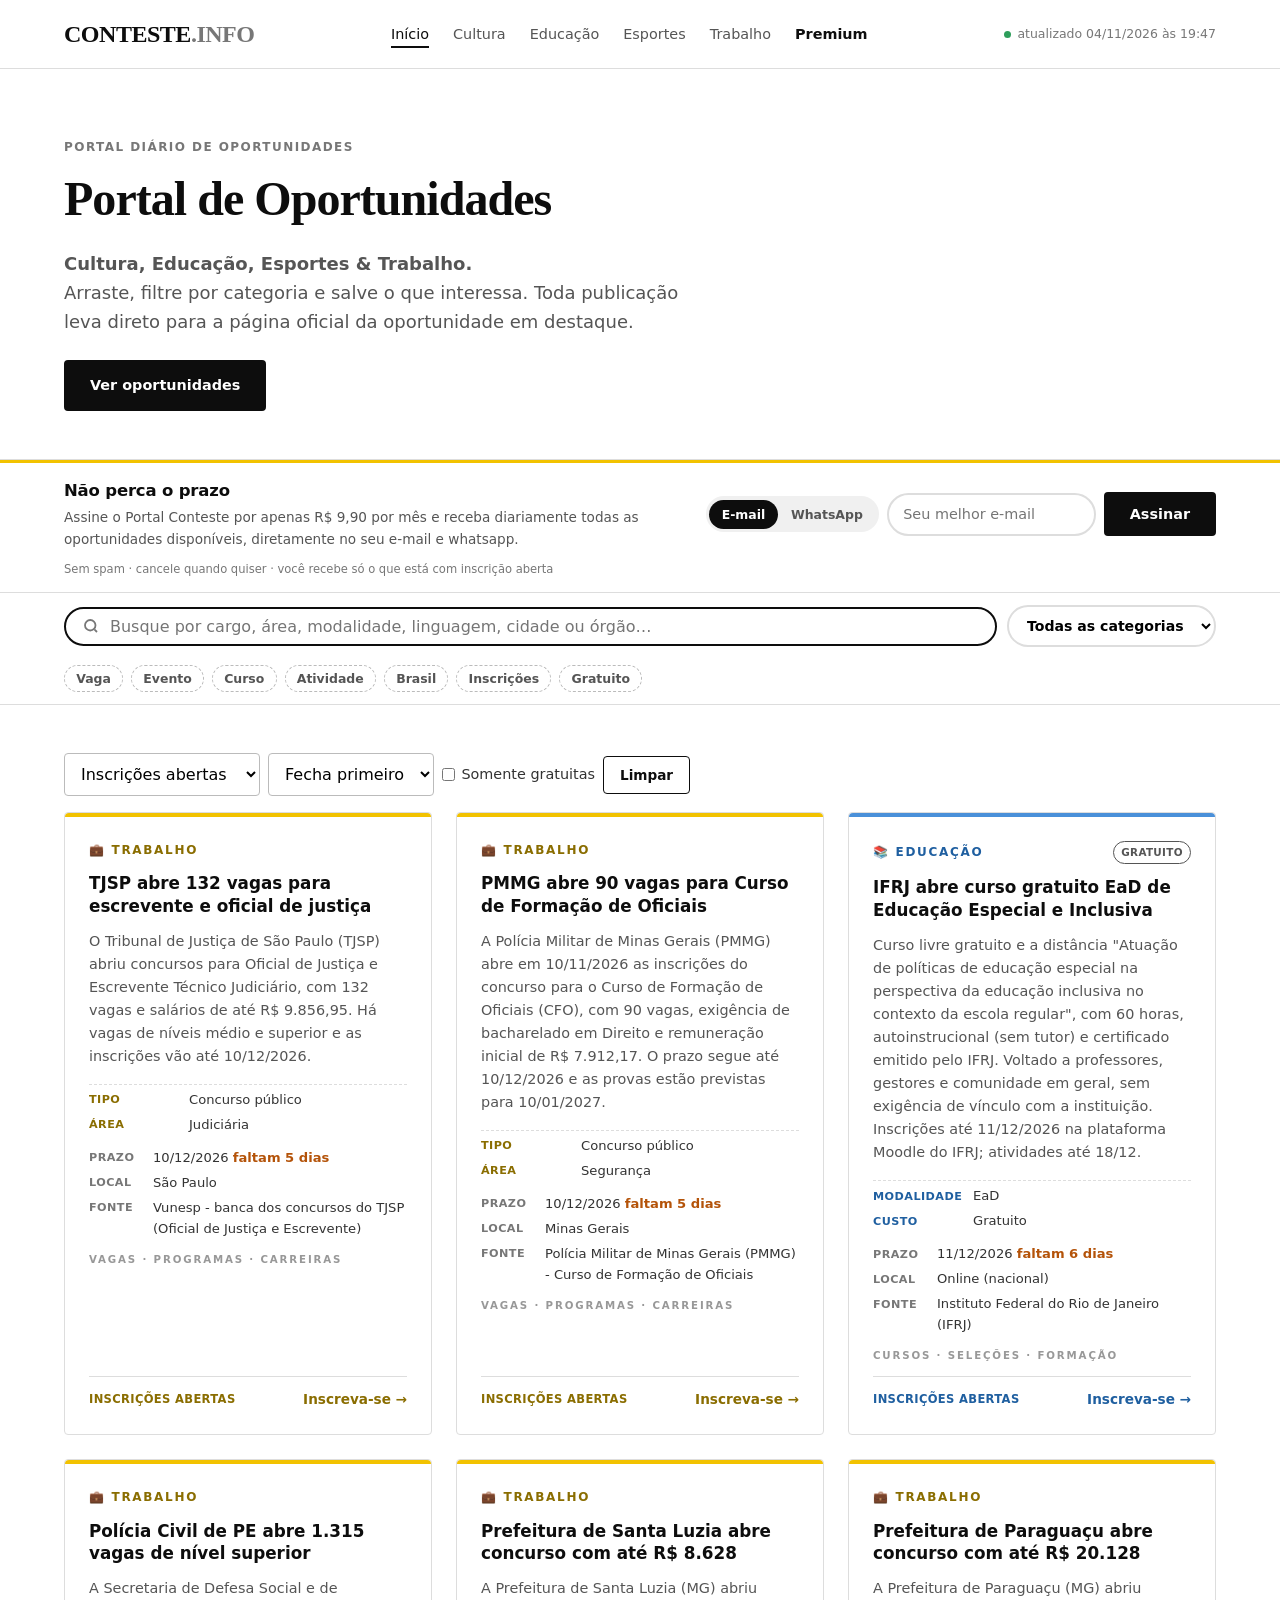
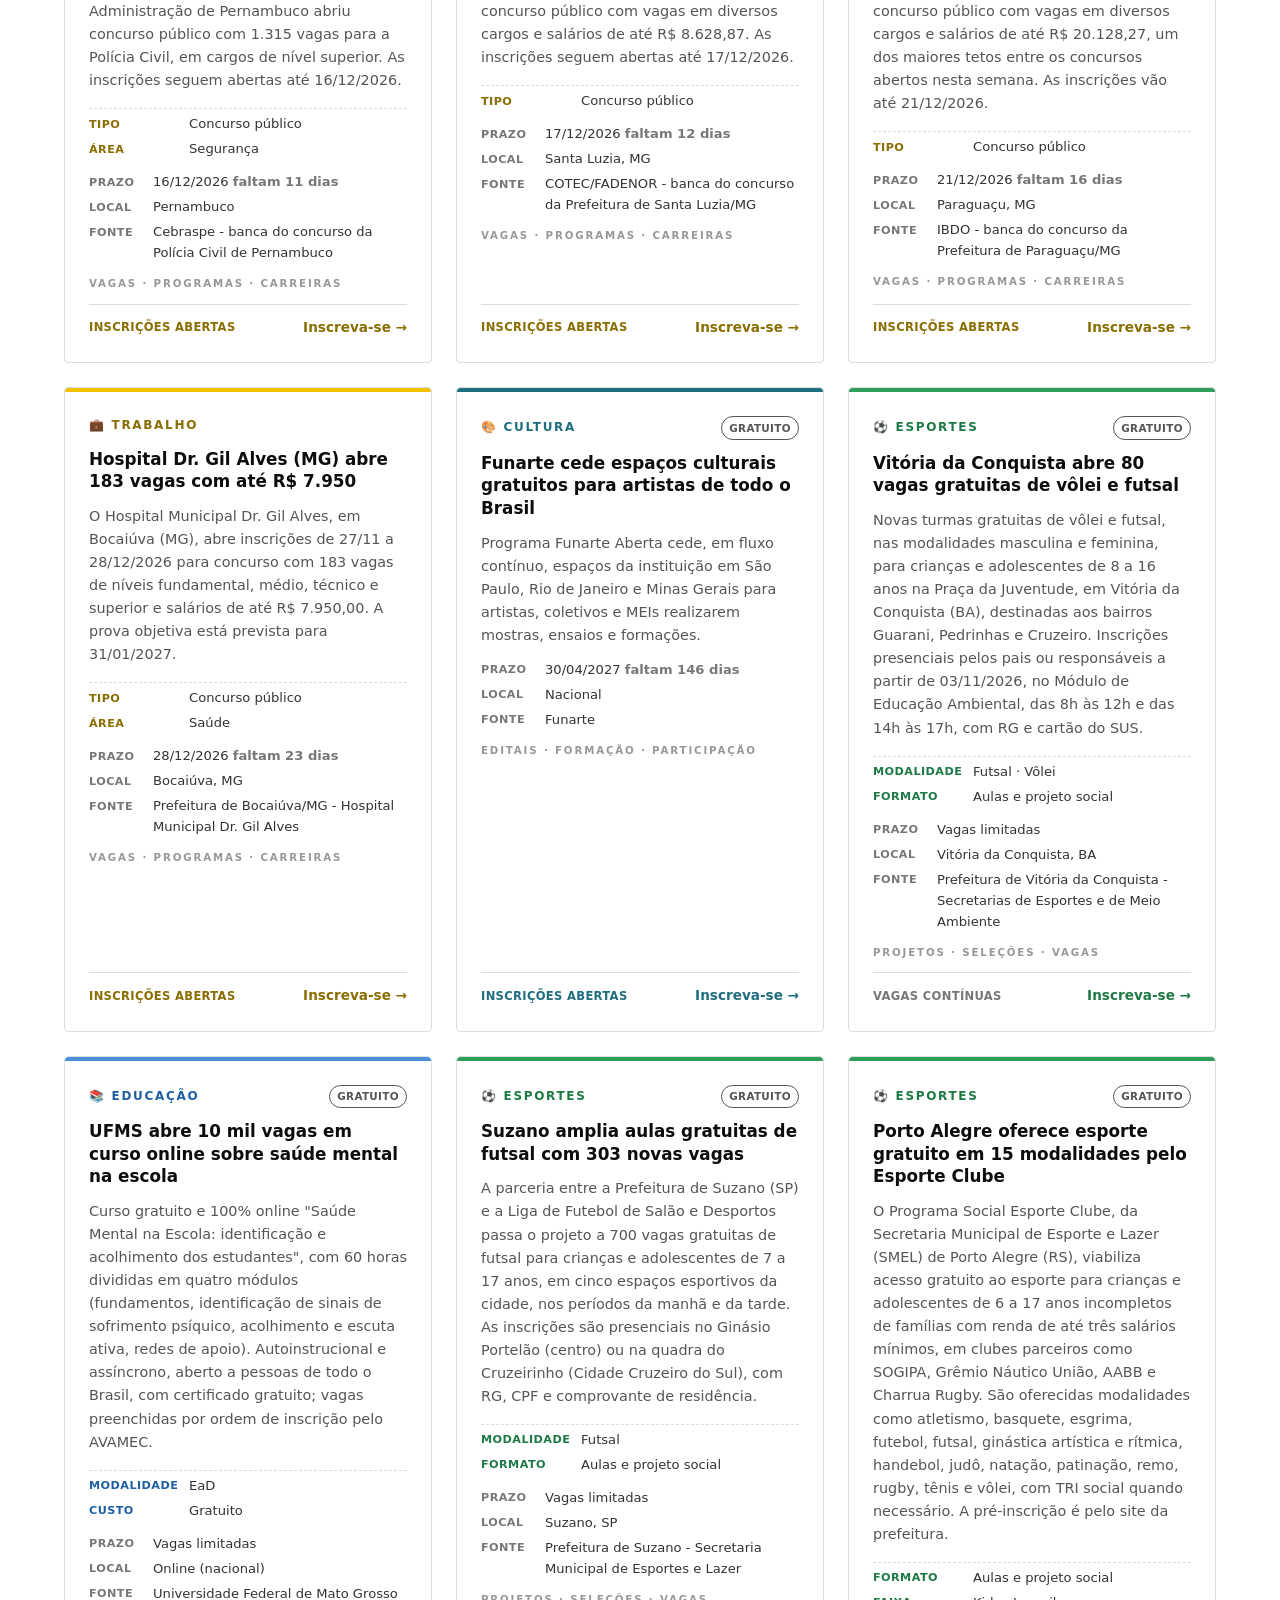
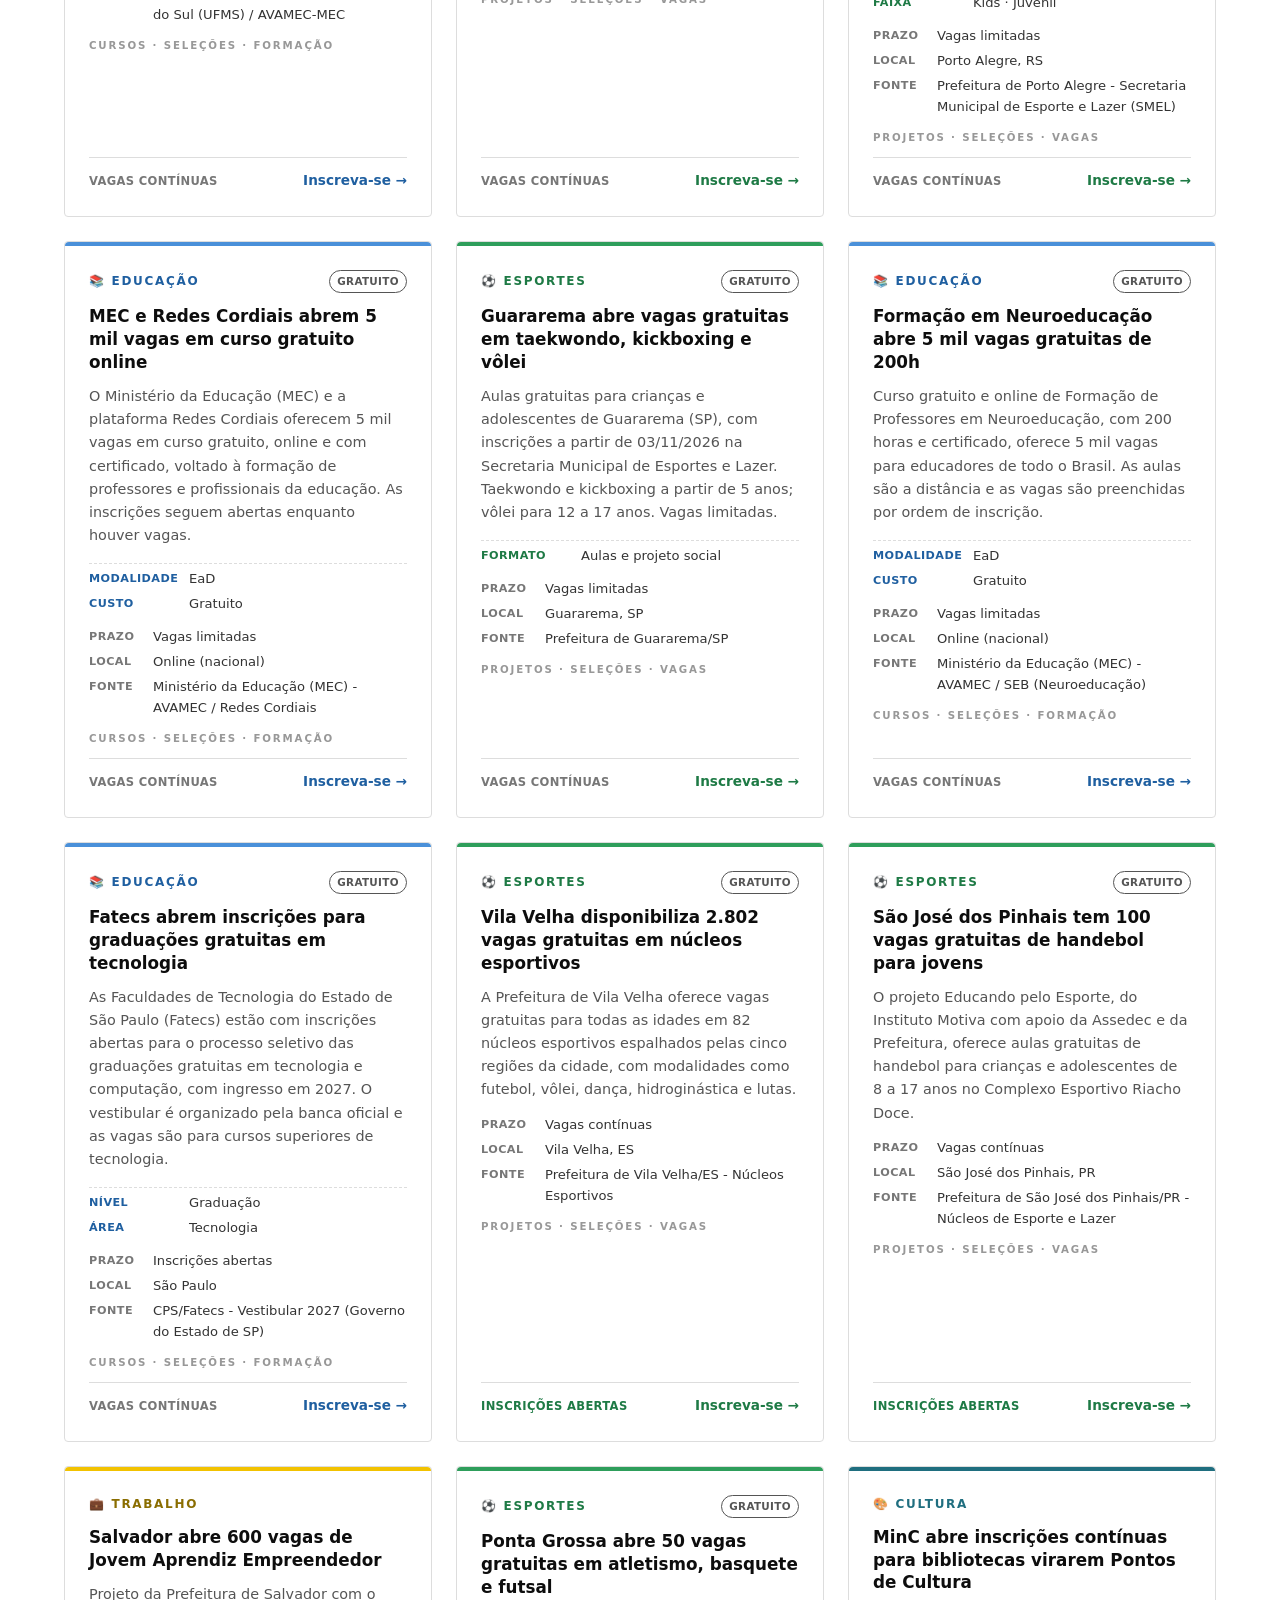
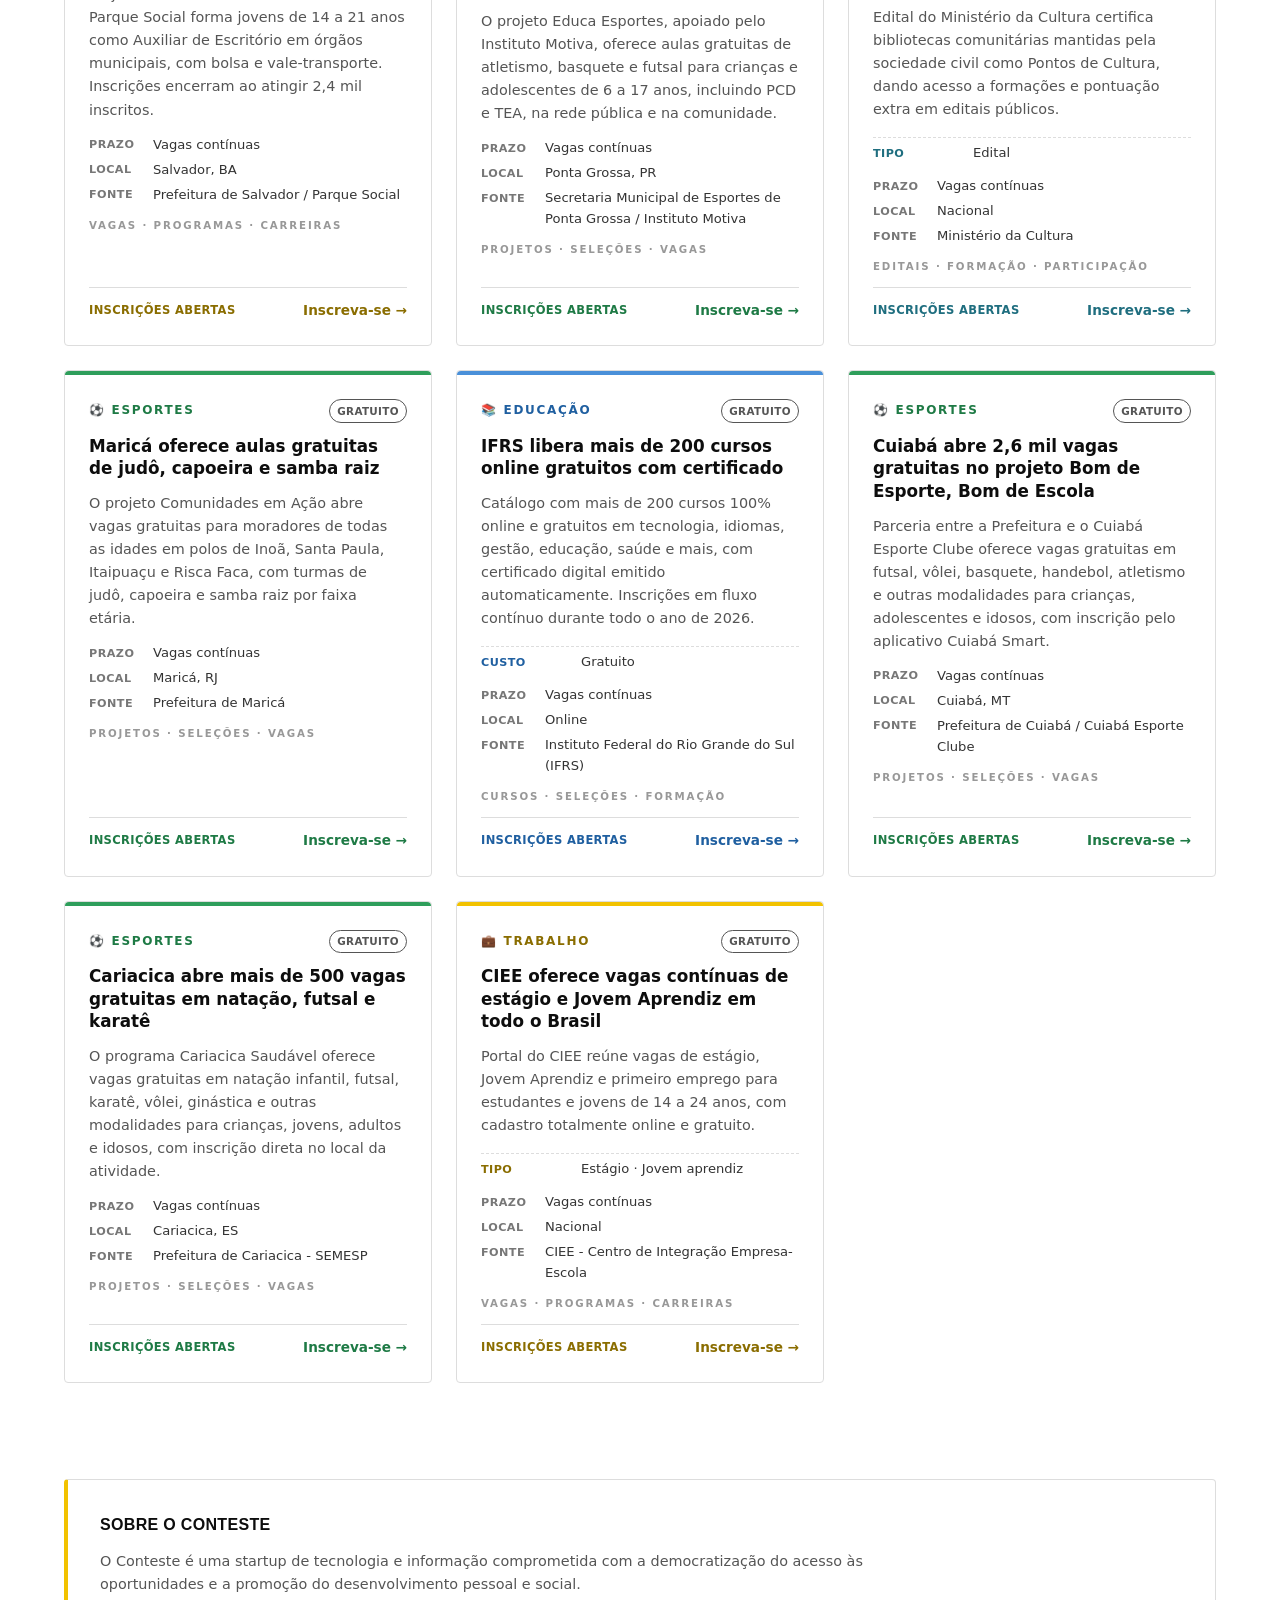
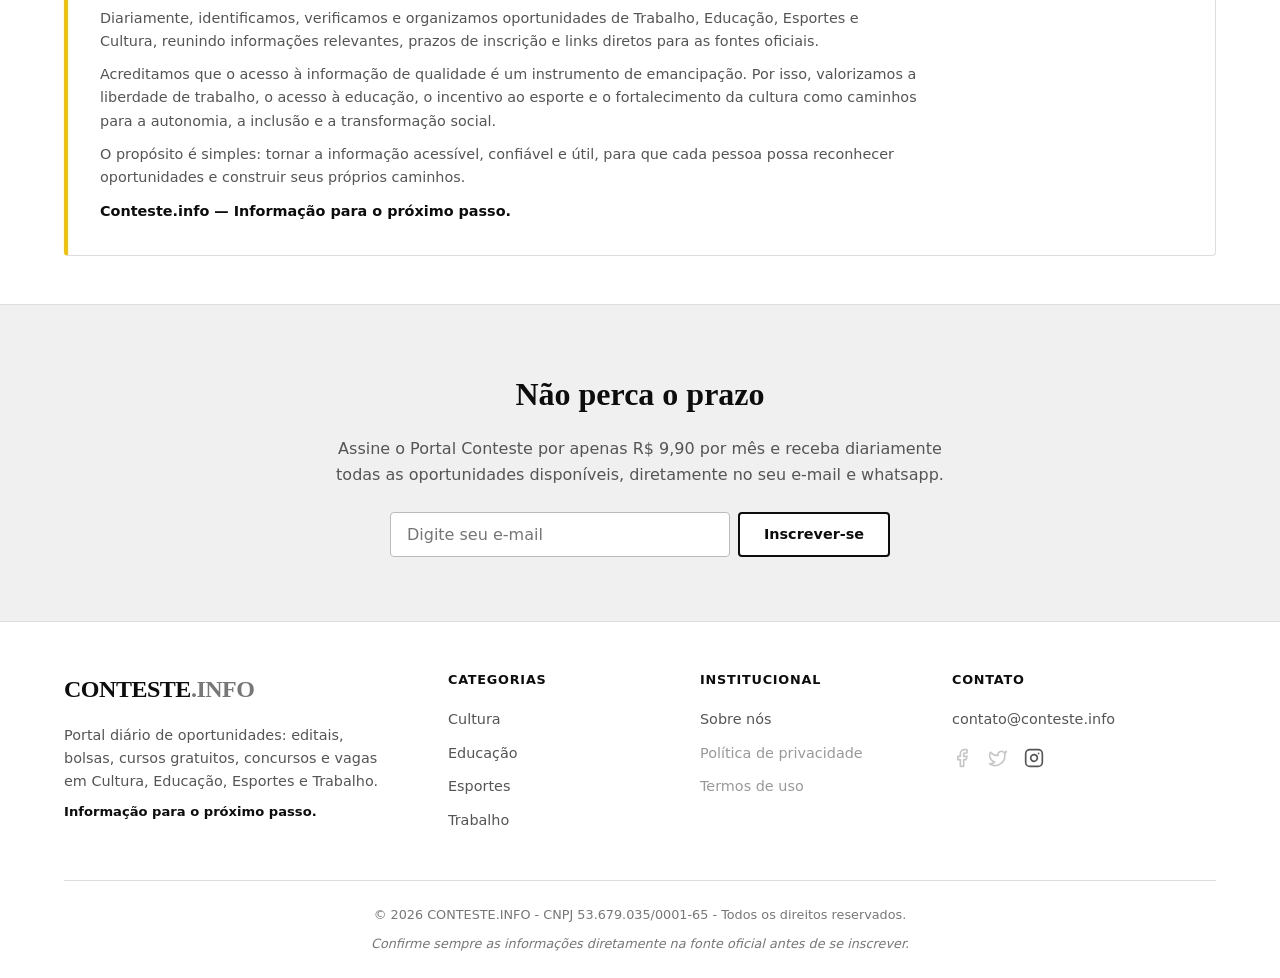
==== commit efaf1dcc: "Site v4: identidade visual das imagens (cores por area), pagina unica com busca e filtros, assinatur" ====
--- a/index.html
+++ b/index.html
@@ -24,7 +24,7 @@
         "url": "https://conteste.info/"
     }
     </script>
-    <link rel="stylesheet" href="css/style.css?v=3.0.0">
+    <link rel="stylesheet" href="css/style.css?v=4.3.0">
     <link rel="icon" type="image/svg+xml" href="assets/favicon.svg">
 </head>
 <body data-view="home">
@@ -41,13 +41,14 @@
             <nav class="nav" id="nav" aria-label="Navegação principal">
                 <ul class="nav-list">
                     <li><a href="index.html" class="nav-link active">Início</a></li>
-                    <li><a href="cultura.html" class="nav-link">Cultura</a></li>
-                    <li><a href="educacao.html" class="nav-link">Educação</a></li>
-                    <li><a href="esportes.html" class="nav-link">Esportes</a></li>
-                    <li><a href="trabalho.html" class="nav-link">Trabalho</a></li>
-                    <li><a href="#planos" class="nav-link nav-link--premium">Premium</a></li>
+                    <li><a href="#cultura" class="nav-link">Cultura</a></li>
+                    <li><a href="#educacao" class="nav-link">Educação</a></li>
+                    <li><a href="#esportes" class="nav-link">Esportes</a></li>
+                    <li><a href="#trabalho" class="nav-link">Trabalho</a></li>
+                    <li><a href="#assinaTopo" class="nav-link nav-link--premium">Premium</a></li>
                 </ul>
             </nav>
+            <span class="header-live" id="headerLive"></span>
         </div>
     </header>
 
@@ -56,57 +57,60 @@
             <div class="container">
                 <div class="hero-content">
                     <span class="hero-eyebrow">Portal diário de oportunidades</span>
-                    <h1 class="hero-title">Inscrições <span class="highlight">abertas</span> hoje</h1>
-                    <p class="hero-subtitle">Editais, bolsas, cursos gratuitos, concursos e vagas em Cultura, Educação, Esportes e Trabalho — atualizado todos os dias, com link direto para a fonte oficial.</p>
+                    <h1 class="hero-title">Portal de Oportunidades</h1>
+                    <p class="hero-subtitle"><strong>Cultura, Educação, Esportes &amp; Trabalho.</strong><br>
+                    Arraste, filtre por categoria e salve o que interessa. Toda publicação leva direto para a página oficial da oportunidade em destaque.</p>
                     <a href="#oportunidades" class="btn btn-primary">Ver oportunidades</a>
                 </div>
             </div>
         </section>
 
-        <section class="sections" id="oportunidades">
+        <section class="assina" id="assinaTopo">
             <div class="container">
-                <div class="updated-bar" id="updatedBar"></div>
-                <div class="daybar" id="dayBar"></div>
-                <div id="categoryPreviews"></div>
+                <div class="in">
+                    <div class="txt">
+                        <strong>Não perca o prazo</strong>
+                        <span>Assine o Portal Conteste por apenas R$ 9,90 por mês e receba diariamente todas as oportunidades disponíveis, diretamente no seu e-mail e whatsapp.</span>
+                    </div>
+                    <form class="form" id="formTopo" novalidate>
+                        <span class="canal" role="group" aria-label="Como você quer receber">
+                            <button type="button" id="cEmail" class="on" aria-pressed="true">E-mail</button>
+                            <button type="button" id="cWhats" aria-pressed="false">WhatsApp</button>
+                        </span>
+                        <input id="campoTopo" type="email" placeholder="Seu melhor e-mail" aria-label="Seu e-mail" autocomplete="email">
+                        <button class="btn btn-primary" type="submit">Assinar</button>
+                    </form>
+                </div>
+                <p class="micro" id="microTopo">Sem spam &middot; cancele quando quiser &middot; você recebe só o que está com inscrição aberta</p>
             </div>
         </section>
 
-        <section class="plans" id="planos">
+        <div class="searchbar" id="searchbar"></div>
+
+        <section class="sections" id="oportunidades">
             <div class="container">
-                <div class="plans-head">
-                    <h2 class="plans-title">Apoie o CONTESTE.INFO</h2>
-                    <p class="plans-subtitle">O acesso às oportunidades é gratuito. O plano Premium mantém o portal no ar e entrega vantagens exclusivas.</p>
-                </div>
-                <div class="plans-grid">
-                    <div class="plan-card">
-                        <span class="plan-name">Gratuito</span>
-                        <span class="plan-price">R$ 0<span class="plan-period">/sempre</span></span>
-                        <ul class="plan-features">
-                            <li>Acesso a todas as oportunidades abertas</li>
-                            <li>Atualização diária</li>
-                            <li>Filtros por categoria e por dia</li>
-                        </ul>
-                        <a href="#oportunidades" class="btn btn-secondary plan-cta">Ver oportunidades</a>
-                    </div>
-                    <div class="plan-card plan-card--featured">
-                        <span class="plan-name">Premium</span>
-                        <span class="plan-price">R$ 19,90<span class="plan-period">/ano</span></span>
-                        <ul class="plan-features">
-                            <li>Newsletter com o resumo do dia</li>
-                            <li>Alertas de prazos que estão terminando</li>
-                            <li>Apoia a curadoria diária e o portal</li>
-                        </ul>
-                        <a href="https://buttondown.com/SEU_USUARIO_BUTTONDOWN" class="btn btn-primary plan-cta" id="premiumSubscribeLink" target="_blank" rel="noopener">Assinar Premium</a>
-                    </div>
-                </div>
+                <div class="filters" id="filters"></div>
+                <div class="news-grid" id="listGrid"></div>
             </div>
         </section>
+
+
+        <div class="container">
+            <section class="sobre" id="sobre">
+                <h2>Sobre o Conteste</h2>
+                <p>O Conteste é uma startup de tecnologia e informação comprometida com a democratização do acesso às oportunidades e a promoção do desenvolvimento pessoal e social.</p>
+                <p>Diariamente, identificamos, verificamos e organizamos oportunidades de Trabalho, Educação, Esportes e Cultura, reunindo informações relevantes, prazos de inscrição e links diretos para as fontes oficiais.</p>
+                <p>Acreditamos que o acesso à informação de qualidade é um instrumento de emancipação. Por isso, valorizamos a liberdade de trabalho, o acesso à educação, o incentivo ao esporte e o fortalecimento da cultura como caminhos para a autonomia, a inclusão e a transformação social.</p>
+                <p>O propósito é simples: tornar a informação acessível, confiável e útil, para que cada pessoa possa reconhecer oportunidades e construir seus próprios caminhos.</p>
+                <p class="slogan">Conteste.info — Informação para o próximo passo.</p>
+            </section>
+        </div>
 
         <section class="newsletter">
             <div class="container">
                 <div class="newsletter-content">
-                    <h2 class="newsletter-title">Receba as oportunidades por e-mail</h2>
-                    <p class="newsletter-text">Cadastre-se para receber editais, bolsas, cursos gratuitos, concursos e vagas com inscrições abertas.</p>
+                    <h2 class="newsletter-title">Não perca o prazo</h2>
+                    <p class="newsletter-text">Assine o Portal Conteste por apenas R$ 9,90 por mês e receba diariamente todas as oportunidades disponíveis, diretamente no seu e-mail e whatsapp.</p>
                     <form class="newsletter-form" id="newsletterForm" method="post" target="_blank">
                         <input type="email" name="email" class="newsletter-input" placeholder="Digite seu e-mail" required aria-label="Seu e-mail">
                         <input type="hidden" name="embed" value="1">
@@ -123,6 +127,7 @@
                 <div class="footer-brand">
                     <a href="index.html" class="logo"><span class="logo-text">CONTESTE</span><span class="logo-dot">.INFO</span></a>
                     <p class="footer-description">Portal diário de oportunidades: editais, bolsas, cursos gratuitos, concursos e vagas em Cultura, Educação, Esportes e Trabalho.</p>
+                    <p class="footer-slogan">Informação para o próximo passo.</p>
                 </div>
                 <div class="footer-links">
                     <h2 class="footer-title">Categorias</h2>
@@ -136,18 +141,18 @@
                 <div class="footer-links">
                     <h2 class="footer-title">Institucional</h2>
                     <ul>
-                        <li><a href="#">Sobre nós</a></li>
-                        <li><a href="#">Política de privacidade</a></li>
-                        <li><a href="#">Termos de uso</a></li>
+                        <li><a href="#sobre">Sobre nós</a></li>
+                        <li><span class="footer-off" title="Em breve">Política de privacidade</span></li>
+                        <li><span class="footer-off" title="Em breve">Termos de uso</span></li>
                     </ul>
                 </div>
                 <div class="footer-contact">
                     <h2 class="footer-title">Contato</h2>
                     <p><a href="mailto:contato@conteste.info">contato@conteste.info</a></p>
                     <div class="social-links">
-                        <a href="#" aria-label="Facebook"><svg xmlns="http://www.w3.org/2000/svg" width="20" height="20" viewBox="0 0 24 24" fill="none" stroke="currentColor" stroke-width="2" stroke-linecap="round" stroke-linejoin="round"><path d="M18 2h-3a5 5 0 0 0-5 5v3H7v4h3v8h4v-8h3l1-4h-4V7a1 1 0 0 1 1-1h3z"/></svg></a>
-                        <a href="#" aria-label="Twitter"><svg xmlns="http://www.w3.org/2000/svg" width="20" height="20" viewBox="0 0 24 24" fill="none" stroke="currentColor" stroke-width="2" stroke-linecap="round" stroke-linejoin="round"><path d="M22 4s-.7 2.1-2 3.4c1.6 10-9.4 17.3-18 11.6 2.2.1 4.4-.6 6-2C3 15.5.5 9.6 3 5c2.2 2.6 5.6 4.1 9 4-.9-4.2 4-6.6 7-3.8 1.1 0 3-1.2 3-1.2z"/></svg></a>
-                        <a href="#" aria-label="Instagram"><svg xmlns="http://www.w3.org/2000/svg" width="20" height="20" viewBox="0 0 24 24" fill="none" stroke="currentColor" stroke-width="2" stroke-linecap="round" stroke-linejoin="round"><rect x="2" y="2" width="20" height="20" rx="5" ry="5"/><path d="M16 11.37A4 4 0 1 1 12.63 8 4 4 0 0 1 16 11.37z"/><line x1="17.5" y1="6.5" x2="17.51" y2="6.5"/></svg></a>
+                        <span class="social-off" title="Em breve" aria-label="Facebook (em breve)"><svg xmlns="http://www.w3.org/2000/svg" width="20" height="20" viewBox="0 0 24 24" fill="none" stroke="currentColor" stroke-width="2" stroke-linecap="round" stroke-linejoin="round"><path d="M18 2h-3a5 5 0 0 0-5 5v3H7v4h3v8h4v-8h3l1-4h-4V7a1 1 0 0 1 1-1h3z"/></svg></span>
+                        <span class="social-off" title="Em breve" aria-label="Twitter (em breve)"><svg xmlns="http://www.w3.org/2000/svg" width="20" height="20" viewBox="0 0 24 24" fill="none" stroke="currentColor" stroke-width="2" stroke-linecap="round" stroke-linejoin="round"><path d="M22 4s-.7 2.1-2 3.4c1.6 10-9.4 17.3-18 11.6 2.2.1 4.4-.6 6-2C3 15.5.5 9.6 3 5c2.2 2.6 5.6 4.1 9 4-.9-4.2 4-6.6 7-3.8 1.1 0 3-1.2 3-1.2z"/></svg></span>
+                        <a href="https://instagram.com/conteste.info" target="_blank" rel="noopener" aria-label="Instagram do Conteste"><svg xmlns="http://www.w3.org/2000/svg" width="20" height="20" viewBox="0 0 24 24" fill="none" stroke="currentColor" stroke-width="2" stroke-linecap="round" stroke-linejoin="round"><rect x="2" y="2" width="20" height="20" rx="5" ry="5"/><path d="M16 11.37A4 4 0 1 1 12.63 8 4 4 0 0 1 16 11.37z"/><line x1="17.5" y1="6.5" x2="17.51" y2="6.5"/></svg></a>
                     </div>
                 </div>
             </div>
@@ -158,7 +163,7 @@
         </div>
     </footer>
 
-    <script src="js/main.js?v=3.0.0"></script>
+    <script src="js/main.js?v=4.3.0"></script>
 </body>
 </html>
 
--- a/css/style.css
+++ b/css/style.css
@@ -4,7 +4,7 @@
    ============================================ */
 
 :root {
-    --color-black: #000000;
+    --color-black: #0D0D0D;
     --color-gray-900: #111111;
     --color-gray-800: #222222;
     --color-gray-700: #333333;
@@ -44,6 +44,17 @@
 
     --container-max: 1200px;
     --container-padding: 1.5rem;
+
+    /* ---- Identidade oficial (scripts/gerar-imagens-sociais.py) ---- */
+    --ink: #0D0D0D;
+    --gray-2: #989898;
+    --line-dark: #303030;
+    --box: #1A1A1A;
+    --cat-trabalho: #F2C200;  --cat-trabalho-t: #8A6D00;
+    --cat-educacao: #4A90D9;  --cat-educacao-t: #1F5FA0;
+    --cat-esportes: #2E9E5B;  --cat-esportes-t: #1E7A45;
+    --cat-cultura: #1F6E7F;   --cat-cultura-t: #1F6E7F;
+    --font-black: 'Arial Black', Arial, system-ui, sans-serif;
 }
 
 *, *::before, *::after { box-sizing: border-box; margin: 0; padding: 0; }
@@ -110,7 +121,6 @@
     color: var(--color-gray-500);
 }
 .hero-title { font-family: var(--font-display); font-size: clamp(2rem, 5vw, 3rem); line-height: 1.1; letter-spacing: -0.02em; color: var(--color-black); }
-.hero-title .highlight { border-bottom: 4px solid var(--color-black); }
 .hero-subtitle { margin: var(--spacing-lg) 0; font-size: 1.125rem; color: var(--color-gray-600); max-width: 620px; }
 
 .btn { display: inline-block; padding: 0.75rem 1.5rem; font-size: 0.9rem; font-weight: 600; border-radius: var(--radius-lg); transition: var(--transition-fast); }
@@ -328,6 +338,136 @@
     .footer-grid { grid-template-columns: 1fr; gap: var(--spacing-lg); }
 }
 
+/* ============================================
+   IDENTIDADE v2 - padrao dos anexos (cores por area)
+   ============================================ */
+
+/* --- Barra de busca (fixa) --- */
+.searchbar {
+    position: sticky; top: 68px; z-index: 900;
+    background: rgba(255,255,255,.97); backdrop-filter: blur(10px);
+    border-bottom: var(--border-thin) solid var(--color-gray-200); padding: 0.75rem 0;
+}
+.searchbar .srow { display: flex; gap: 0.625rem; align-items: center; flex-wrap: wrap; }
+.sfield {
+    display: flex; align-items: center; gap: 0.625rem; flex: 1 1 320px;
+    background: var(--color-white); border: 2px solid var(--ink);
+    border-radius: var(--radius-full); padding: 0.5rem 1rem;
+}
+.sfield svg { width: 18px; height: 18px; flex: 0 0 18px; color: var(--color-gray-500); }
+.sfield input { border: 0; outline: 0; flex: 1; font-size: 1rem; font-family: inherit; background: transparent; }
+.sfield input::-webkit-search-cancel-button { display: none; }
+.searchbar .clear {
+    border: 0; background: var(--color-gray-100); color: var(--color-gray-600);
+    border-radius: var(--radius-full); padding: 0.3rem 0.75rem; font-size: 0.75rem; font-weight: 700; cursor: pointer;
+}
+.searchbar .clear:hover { background: var(--ink); color: var(--color-white); }
+.searchbar .sel {
+    border: 2px solid var(--color-gray-200); background: var(--color-white);
+    border-radius: var(--radius-full); padding: 0.65rem 0.875rem;
+    font-size: 0.88rem; font-weight: 600; font-family: inherit;
+}
+.searchbar .sres { font-size: 0.82rem; color: var(--color-gray-600); font-weight: 600; }
+.searchbar .sres b { color: var(--ink); }
+.quick { display: flex; gap: 0.5rem; flex-wrap: wrap; margin-top: 0.625rem; }
+.quick button {
+    border: 1px dashed var(--color-gray-300); background: var(--color-white); color: var(--color-gray-600);
+    border-radius: var(--radius-full); padding: 0.3rem 0.7rem; font-size: 0.78rem; font-weight: 600;
+    cursor: pointer; font-family: inherit;
+}
+.quick button:hover { border-style: solid; border-color: var(--ink); color: var(--ink); }
+
+/* --- Faixa de assinatura (topo) --- */
+.assina {
+    background: var(--color-white); border-top: 3px solid var(--cat-trabalho);
+    border-bottom: var(--border-thin) solid var(--color-gray-200);
+}
+.assina .in { display: grid; grid-template-columns: 1.1fr 0.9fr; gap: 1.125rem; align-items: center; padding: 0.9rem 0 0.6rem; }
+.assina .txt strong { display: block; font-size: 1.03rem; letter-spacing: -0.01em; color: var(--ink); }
+.assina .txt span { display: block; font-size: 0.85rem; color: var(--color-gray-600); margin-top: 0.2rem; }
+.assina .form { display: flex; gap: 0.5rem; align-items: center; flex-wrap: wrap; justify-content: flex-end; }
+.canal { display: inline-flex; background: var(--color-gray-100); border-radius: var(--radius-full); padding: 0.2rem; }
+.canal button {
+    border: 0; background: transparent; border-radius: var(--radius-full); padding: 0.45rem 0.8rem;
+    font-size: 0.78rem; font-weight: 700; color: var(--color-gray-600); cursor: pointer; font-family: inherit;
+}
+.canal button.on { background: var(--ink); color: var(--color-white); }
+.assina input {
+    flex: 1 1 160px; min-width: 150px; padding: 0.7rem 0.9rem;
+    border-radius: var(--radius-full); border: 2px solid var(--color-gray-200);
+    font-family: inherit; font-size: 0.9rem;
+}
+.assina input:focus { outline: 0; border-color: var(--ink); }
+.assina .micro { font-size: 0.72rem; color: var(--color-gray-500); padding-bottom: 0.8rem; }
+.assina .micro.ok { color: #1E7A45; font-weight: 700; }
+
+/* --- Cores por area (padrao dos anexos) --- */
+.cat-trabalho { --c: var(--cat-trabalho); --ct: var(--cat-trabalho-t); }
+.cat-educacao { --c: var(--cat-educacao); --ct: var(--cat-educacao-t); }
+.cat-esportes { --c: var(--cat-esportes); --ct: var(--cat-esportes-t); }
+.cat-cultura  { --c: var(--cat-cultura);  --ct: var(--cat-cultura-t); }
+
+/* --- Card v2: barra da area, etiqueta sem fundo, link textual --- */
+.card { position: relative; padding-top: calc(var(--spacing-lg) + 0.25rem); }
+.card::before {
+    content: ""; position: absolute; top: 0; left: 0; right: 0; height: 4px;
+    background: var(--c, var(--color-black)); border-radius: var(--radius-lg) var(--radius-lg) 0 0;
+}
+.card:hover { border-color: var(--c, var(--color-black)); }
+.card-cat { color: var(--ct, var(--color-gray-600)); font-weight: 800; letter-spacing: 0.14em; }
+.card-kick { font-size: 0.64rem; font-weight: 700; letter-spacing: 0.18em; text-transform: uppercase; color: var(--gray-2); }
+.card-eixos { padding-top: 0.25rem; border-top: var(--border-thin) dashed var(--color-gray-200); margin-top: 0.25rem; }
+.card-eixos .meta-k { flex: 0 0 5.75rem; color: var(--ct, var(--color-gray-500)); }
+.card-meta .dias { font-weight: 700; color: var(--color-gray-500); }
+.card-meta .dias.warn { color: #B45309; }
+.card-meta .dias.urg { color: #DC2626; }
+.card-cta { color: var(--ct, var(--color-black)); font-weight: 800; }
+.card-cta:hover { color: var(--ct, var(--color-black)); text-decoration: underline; }
+.card-status.status-open { color: var(--ct, var(--color-black)); }
+mark { background: #FEF08A; color: inherit; border-radius: 3px; padding: 0 2px; }
+
+/* contagem e linha por area nas secoes da home */
+.category-section { --c: var(--color-black); }
+#trabalho { --c: var(--cat-trabalho); }
+#educacao { --c: var(--cat-educacao); }
+#esportes { --c: var(--cat-esportes); }
+#cultura  { --c: var(--cat-cultura); }
+.category-section .category-header { border-bottom-color: var(--c, var(--color-black)); }
+.category-count { background: var(--c, var(--color-black)); color: var(--color-white); }
+#trabalho .category-count { color: var(--ink); }
+
+/* --- Sobre o Conteste --- */
+.sobre {
+    background: var(--color-white); border: var(--border-thin) solid var(--color-gray-200);
+    border-left: 4px solid var(--cat-trabalho); border-radius: var(--radius-lg);
+    padding: var(--spacing-xl); margin: var(--spacing-2xl) 0;
+}
+.sobre h2 {
+    font-family: var(--font-black); font-size: 1rem; letter-spacing: 0.02em;
+    text-transform: uppercase; color: var(--ink); margin-bottom: 0.75rem;
+}
+.sobre p { font-size: 0.9rem; color: var(--color-gray-600); margin-bottom: 0.625rem; max-width: 820px; line-height: 1.62; }
+.sobre p:last-child { margin-bottom: 0; }
+.sobre .slogan { font-weight: 800; color: var(--ink); }
+.footer-slogan { margin-top: 0.5rem; font-size: 0.82rem; font-weight: 700; color: var(--ink); }
+.social-off, .footer-off { color: var(--color-gray-400); cursor: default; }
+.social-off svg { opacity: 0.55; }
+.footer-links .footer-off { font-size: 0.9rem; }
+
+/* --- Cabecalho: "atualizado hoje" --- */
+.header-live { display: inline-flex; align-items: center; gap: 0.4rem; font-size: 0.78rem; color: var(--color-gray-500); white-space: nowrap; }
+.header-live .updated-dot { width: 7px; height: 7px; border-radius: 50%; background: var(--cat-esportes); }
+@media (max-width: 900px) { .header-live { display: none; } }
+
+/* --- Responsivo da v2 --- */
+@media (max-width: 900px) {
+    .assina .in { grid-template-columns: 1fr; gap: 0.75rem; }
+    .assina .form { justify-content: flex-start; }
+}
+@media (max-width: 768px) {
+    .searchbar { position: static; }
+}
+
 @media (max-width: 520px) {
     :root { --container-padding: 1rem; }
     .news-grid { grid-template-columns: 1fr; }
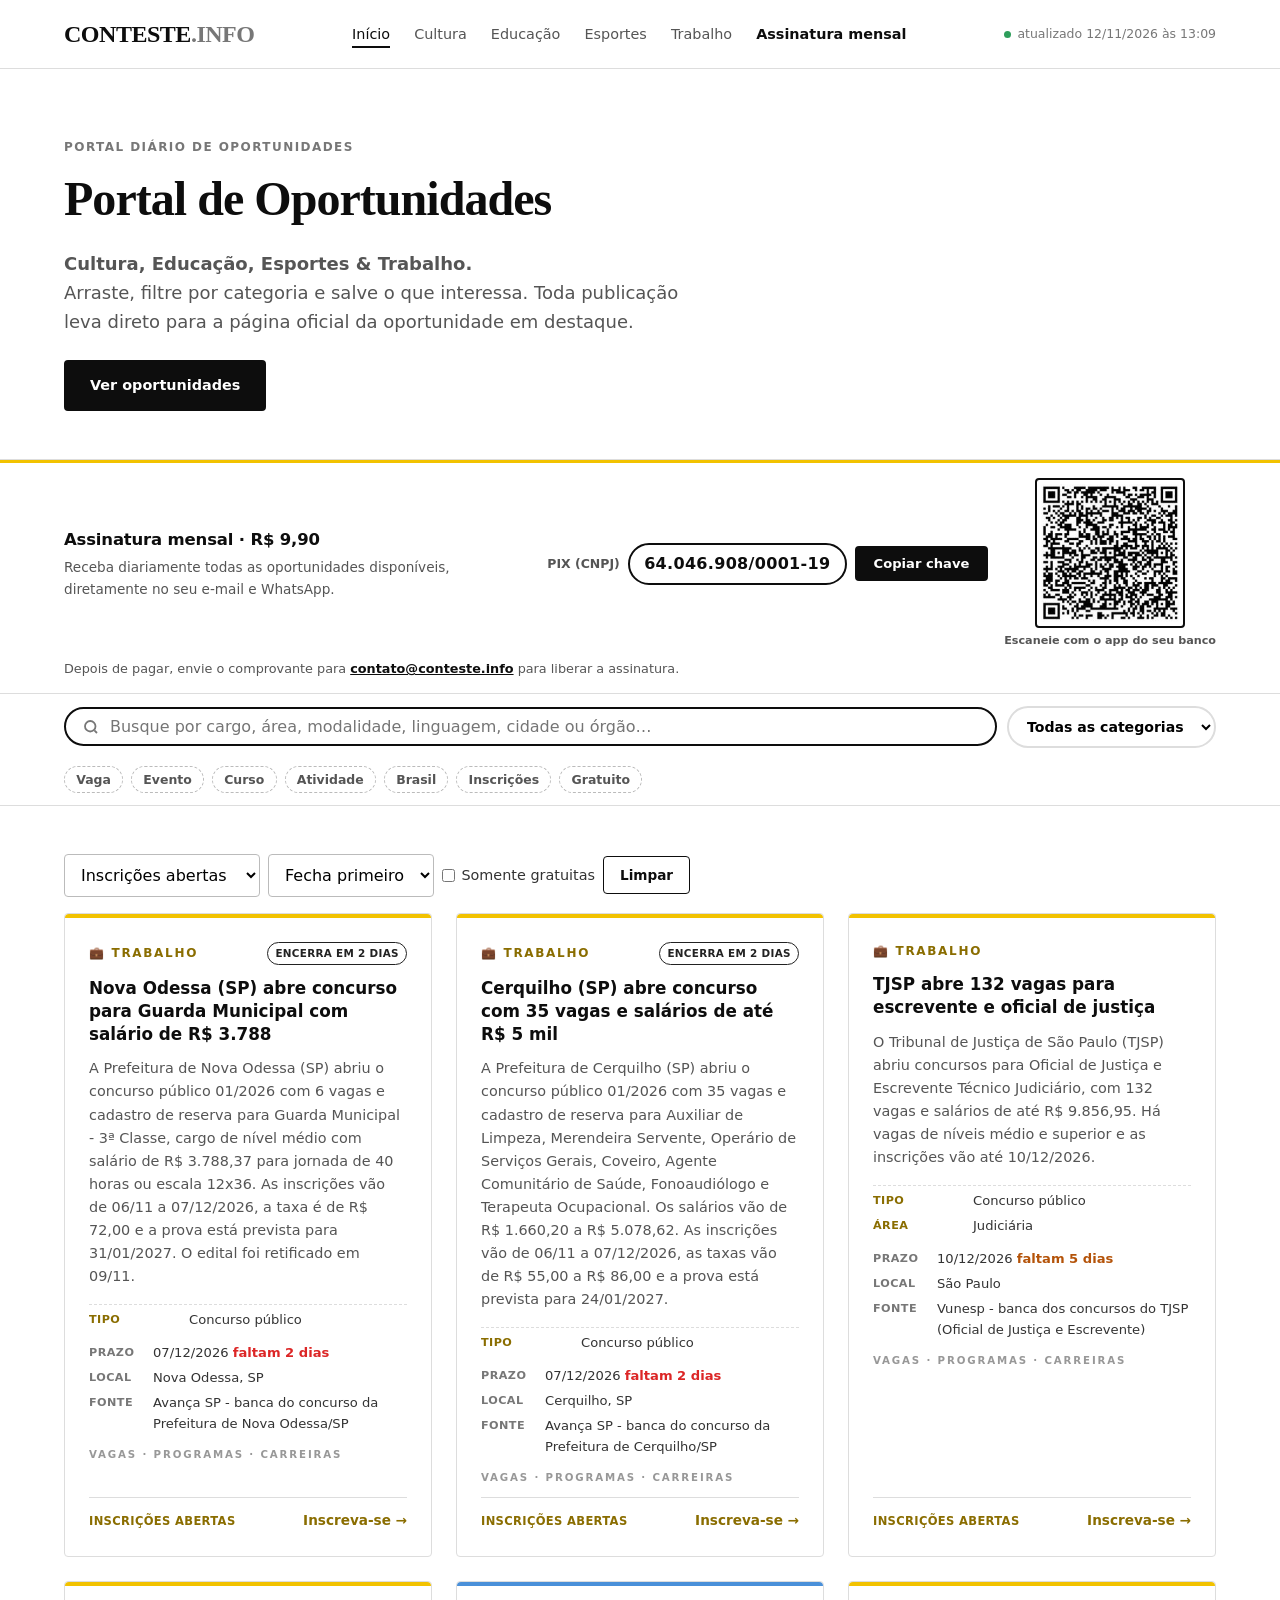
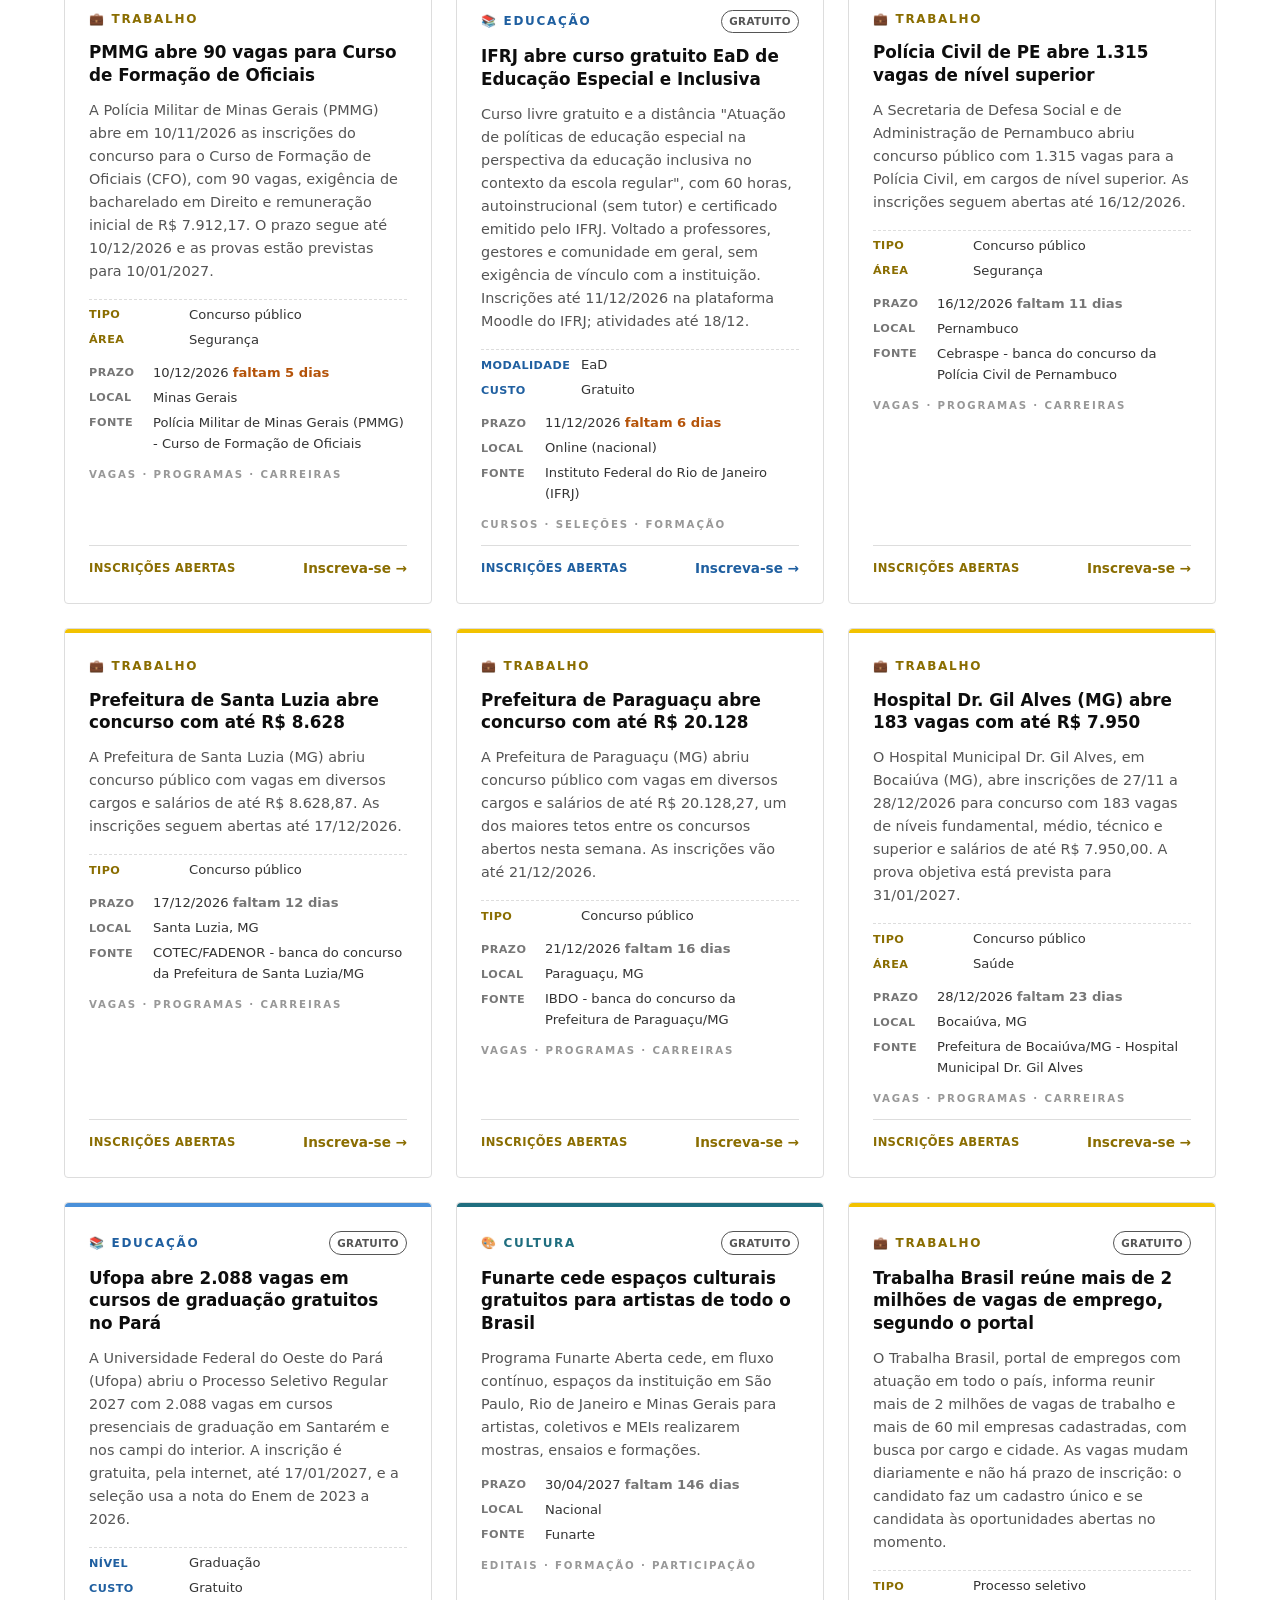
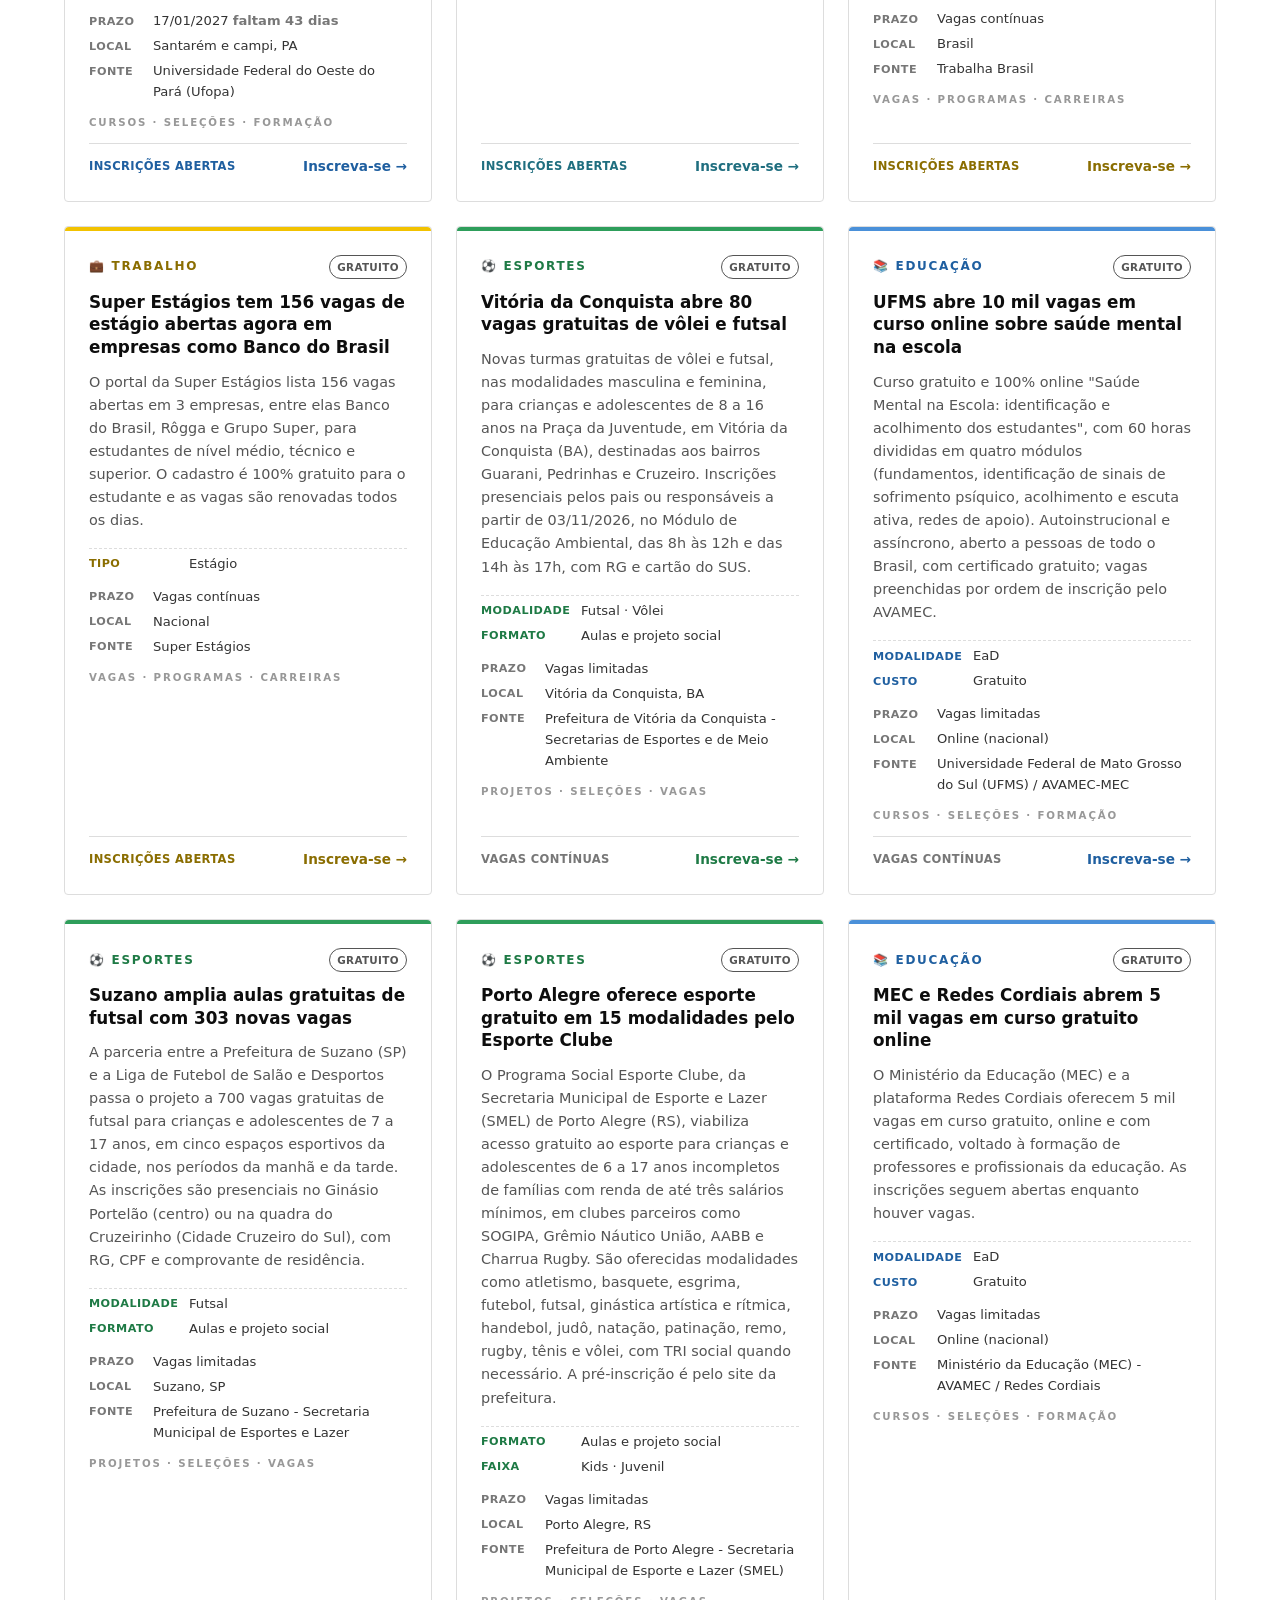
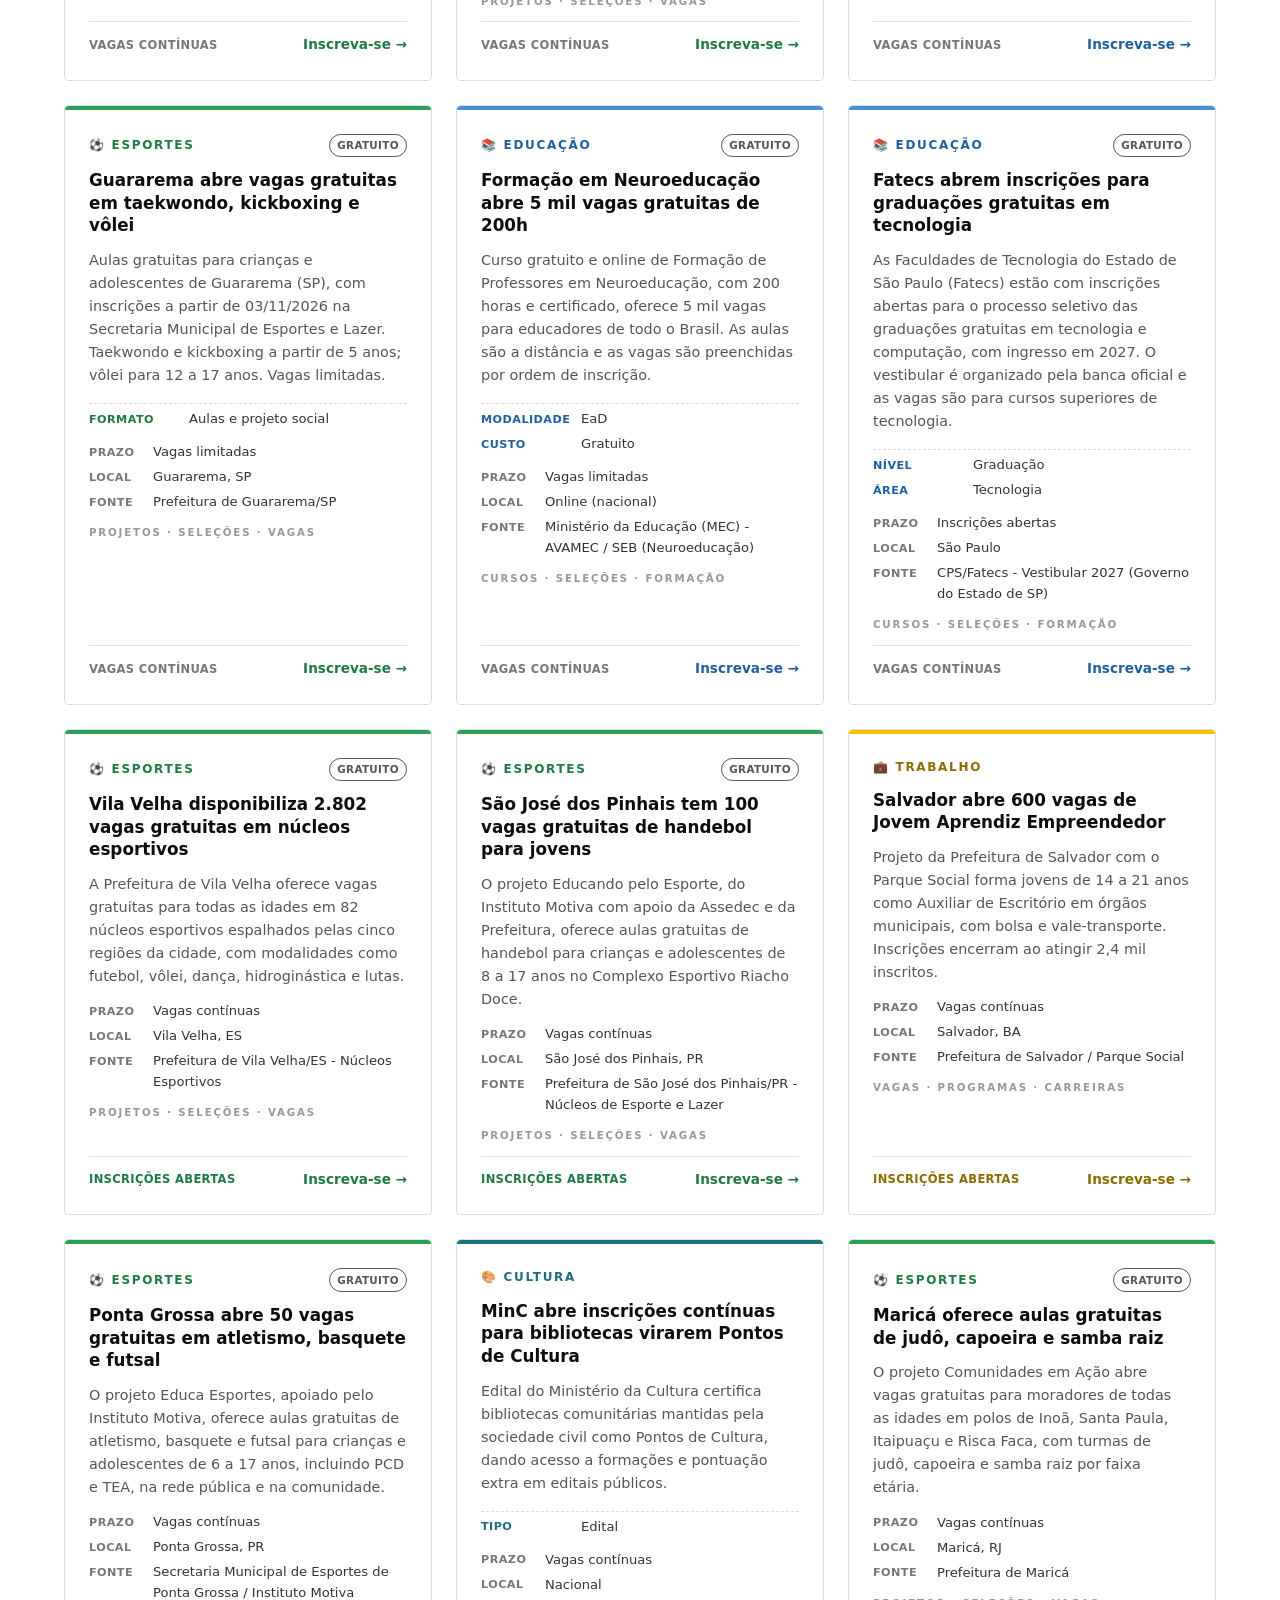
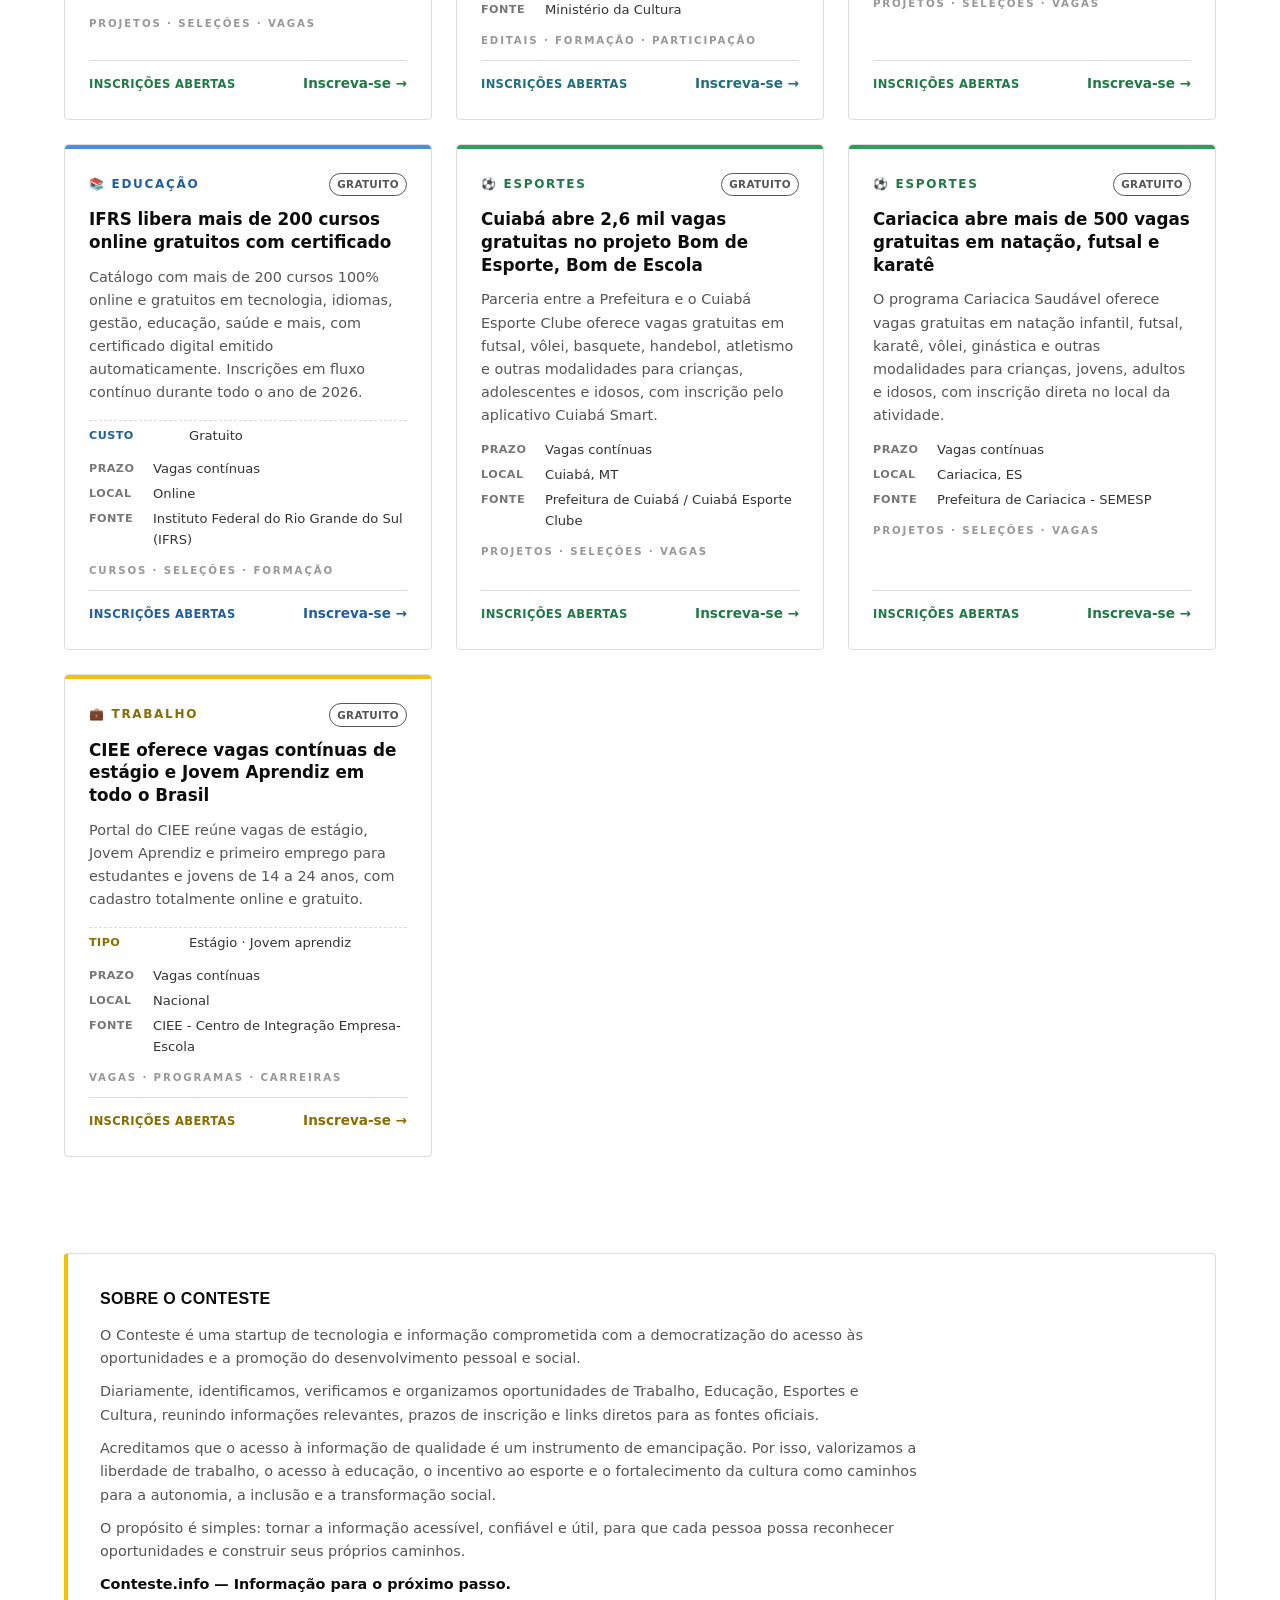
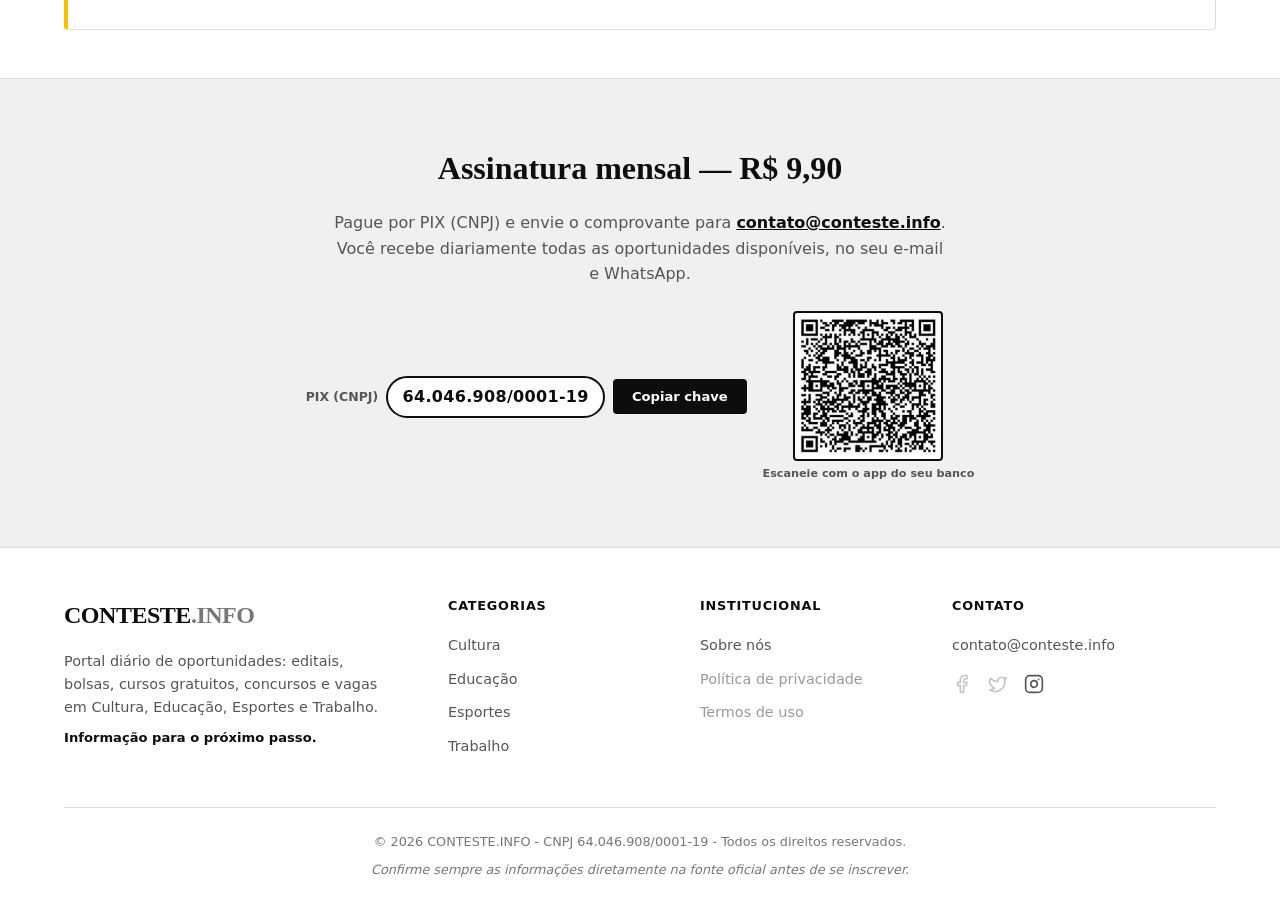
==== commit 6da37a9a: "Assinatura mensal via PIX (R$ 9,90): QR Code, CNPJ 64.046.908/0001-19 e botao de copiar chave" ====
--- a/index.html
+++ b/index.html
@@ -24,7 +24,7 @@
         "url": "https://conteste.info/"
     }
     </script>
-    <link rel="stylesheet" href="css/style.css?v=4.3.0">
+    <link rel="stylesheet" href="css/style.css?v=4.4.0">
     <link rel="icon" type="image/svg+xml" href="assets/favicon.svg">
 </head>
 <body data-view="home">
@@ -45,7 +45,7 @@
                     <li><a href="#educacao" class="nav-link">Educação</a></li>
                     <li><a href="#esportes" class="nav-link">Esportes</a></li>
                     <li><a href="#trabalho" class="nav-link">Trabalho</a></li>
-                    <li><a href="#assinaTopo" class="nav-link nav-link--premium">Premium</a></li>
+                    <li><a href="#assinaTopo" class="nav-link nav-link--premium">Assinatura mensal</a></li>
                 </ul>
             </nav>
             <span class="header-live" id="headerLive"></span>
@@ -69,19 +69,22 @@
             <div class="container">
                 <div class="in">
                     <div class="txt">
-                        <strong>Não perca o prazo</strong>
-                        <span>Assine o Portal Conteste por apenas R$ 9,90 por mês e receba diariamente todas as oportunidades disponíveis, diretamente no seu e-mail e whatsapp.</span>
+                        <strong>Assinatura mensal &middot; R$ 9,90</strong>
+                        <span>Receba diariamente todas as oportunidades disponíveis, diretamente no seu e-mail e WhatsApp.</span>
                     </div>
-                    <form class="form" id="formTopo" novalidate>
-                        <span class="canal" role="group" aria-label="Como você quer receber">
-                            <button type="button" id="cEmail" class="on" aria-pressed="true">E-mail</button>
-                            <button type="button" id="cWhats" aria-pressed="false">WhatsApp</button>
-                        </span>
-                        <input id="campoTopo" type="email" placeholder="Seu melhor e-mail" aria-label="Seu e-mail" autocomplete="email">
-                        <button class="btn btn-primary" type="submit">Assinar</button>
-                    </form>
+                    <div class="pix">
+                        <div class="pix-dados">
+                            <span class="pix-rotulo">PIX (CNPJ)</span>
+                            <code>64.046.908/0001-19</code>
+                            <button type="button" class="btn btn-primary" data-pix="64046908000119">Copiar chave</button>
+                        </div>
+                        <figure class="pix-qr">
+                            <img src="assets/qr-pix.jpeg" alt="QR Code PIX da assinatura mensal do Conteste — CNPJ 64.046.908/0001-19" width="150" height="150">
+                            <figcaption>Escaneie com o app do seu banco</figcaption>
+                        </figure>
+                    </div>
                 </div>
-                <p class="micro" id="microTopo">Sem spam &middot; cancele quando quiser &middot; você recebe só o que está com inscrição aberta</p>
+                <p class="micro">Depois de pagar, envie o comprovante para <a href="mailto:contato@conteste.info?subject=Comprovante%20assinatura%20Conteste">contato@conteste.info</a> para liberar a assinatura.</p>
             </div>
         </section>
 
@@ -109,13 +112,19 @@
         <section class="newsletter">
             <div class="container">
                 <div class="newsletter-content">
-                    <h2 class="newsletter-title">Não perca o prazo</h2>
-                    <p class="newsletter-text">Assine o Portal Conteste por apenas R$ 9,90 por mês e receba diariamente todas as oportunidades disponíveis, diretamente no seu e-mail e whatsapp.</p>
-                    <form class="newsletter-form" id="newsletterForm" method="post" target="_blank">
-                        <input type="email" name="email" class="newsletter-input" placeholder="Digite seu e-mail" required aria-label="Seu e-mail">
-                        <input type="hidden" name="embed" value="1">
-                        <button type="submit" class="btn btn-secondary">Inscrever-se</button>
-                    </form>
+                    <h2 class="newsletter-title">Assinatura mensal — R$ 9,90</h2>
+                    <p class="newsletter-text">Pague por PIX (CNPJ) e envie o comprovante para <a href="mailto:contato@conteste.info?subject=Comprovante%20assinatura%20Conteste">contato@conteste.info</a>. Você recebe diariamente todas as oportunidades disponíveis, no seu e-mail e WhatsApp.</p>
+                    <div class="pix pix--centro">
+                        <div class="pix-dados">
+                            <span class="pix-rotulo">PIX (CNPJ)</span>
+                            <code>64.046.908/0001-19</code>
+                            <button type="button" class="btn btn-primary" data-pix="64046908000119">Copiar chave</button>
+                        </div>
+                        <figure class="pix-qr">
+                            <img src="assets/qr-pix.jpeg" alt="QR Code PIX da assinatura mensal do Conteste — CNPJ 64.046.908/0001-19" width="150" height="150">
+                            <figcaption>Escaneie com o app do seu banco</figcaption>
+                        </figure>
+                    </div>
                 </div>
             </div>
         </section>
@@ -157,13 +166,13 @@
                 </div>
             </div>
             <div class="footer-bottom">
-                <p>&copy; 2026 CONTESTE.INFO - CNPJ 53.679.035/0001-65 - Todos os direitos reservados.</p>
+                <p>&copy; 2026 CONTESTE.INFO - CNPJ 64.046.908/0001-19 - Todos os direitos reservados.</p>
                 <p class="footer-legal">Confirme sempre as informações diretamente na fonte oficial antes de se inscrever.</p>
             </div>
         </div>
     </footer>
 
-    <script src="js/main.js?v=4.3.0"></script>
+    <script src="js/main.js?v=4.4.0"></script>
 </body>
 </html>
 
--- a/css/style.css
+++ b/css/style.css
@@ -276,15 +276,9 @@
 
 /* Newsletter */
 .newsletter { padding: var(--spacing-3xl) 0; background: var(--color-gray-100); border-top: var(--border-thin) solid var(--color-gray-200); }
-.newsletter-content { max-width: 640px; margin: 0 auto; text-align: center; }
+.newsletter-content { max-width: 760px; margin: 0 auto; text-align: center; }
 .newsletter-title { font-family: var(--font-display); font-size: clamp(1.5rem, 3.5vw, 2rem); color: var(--color-black); }
-.newsletter-text { margin: var(--spacing-md) 0 var(--spacing-lg); color: var(--color-gray-600); }
-.newsletter-form { display: flex; gap: var(--spacing-sm); flex-wrap: wrap; justify-content: center; }
-.newsletter-input {
-    flex: 1 1 260px; max-width: 340px; padding: 0.75rem 1rem;
-    border: var(--border-thin) solid var(--color-gray-300); border-radius: var(--radius-lg);
-}
-.newsletter-input:focus { outline: 2px solid var(--color-black); outline-offset: 1px; }
+.newsletter-text { margin: var(--spacing-md) 0 0; color: var(--color-gray-600); max-width: 620px; margin-left: auto; margin-right: auto; }
 
 /* Footer */
 .footer { padding: var(--spacing-2xl) 0 var(--spacing-lg); border-top: var(--border-thin) solid var(--color-gray-200); }
@@ -382,24 +376,28 @@
     background: var(--color-white); border-top: 3px solid var(--cat-trabalho);
     border-bottom: var(--border-thin) solid var(--color-gray-200);
 }
-.assina .in { display: grid; grid-template-columns: 1.1fr 0.9fr; gap: 1.125rem; align-items: center; padding: 0.9rem 0 0.6rem; }
+.assina .in { display: grid; grid-template-columns: minmax(0, 1fr) auto; gap: 1.125rem; align-items: center; padding: 0.9rem 0 0.6rem; }
 .assina .txt strong { display: block; font-size: 1.03rem; letter-spacing: -0.01em; color: var(--ink); }
 .assina .txt span { display: block; font-size: 0.85rem; color: var(--color-gray-600); margin-top: 0.2rem; }
-.assina .form { display: flex; gap: 0.5rem; align-items: center; flex-wrap: wrap; justify-content: flex-end; }
-.canal { display: inline-flex; background: var(--color-gray-100); border-radius: var(--radius-full); padding: 0.2rem; }
-.canal button {
-    border: 0; background: transparent; border-radius: var(--radius-full); padding: 0.45rem 0.8rem;
-    font-size: 0.78rem; font-weight: 700; color: var(--color-gray-600); cursor: pointer; font-family: inherit;
-}
-.canal button.on { background: var(--ink); color: var(--color-white); }
-.assina input {
-    flex: 1 1 160px; min-width: 150px; padding: 0.7rem 0.9rem;
-    border-radius: var(--radius-full); border: 2px solid var(--color-gray-200);
-    font-family: inherit; font-size: 0.9rem;
-}
-.assina input:focus { outline: 0; border-color: var(--ink); }
-.assina .micro { font-size: 0.72rem; color: var(--color-gray-500); padding-bottom: 0.8rem; }
-.assina .micro.ok { color: #1E7A45; font-weight: 700; }
+/* Assinatura mensal por PIX */
+.pix { display: flex; flex-wrap: wrap; gap: 1rem; align-items: center; justify-content: flex-end; }
+.pix--centro { justify-content: center; margin-top: var(--spacing-lg); }
+.pix-dados { display: flex; flex-wrap: wrap; gap: 0.5rem; align-items: center; }
+.pix-rotulo { font-size: 0.78rem; font-weight: 700; color: var(--color-gray-600); }
+.pix code {
+    font-family: inherit; font-weight: 800; font-size: 1rem; letter-spacing: 0.02em; color: var(--ink);
+    background: var(--color-white); border: 2px solid var(--ink); border-radius: var(--radius-full);
+    padding: 0.4rem 0.9rem; white-space: nowrap;
+}
+.pix .btn { padding: 0.5rem 1.05rem; font-size: 0.82rem; cursor: pointer; font-family: inherit; }
+.pix-qr { margin: 0; text-align: center; }
+.pix-qr img {
+    display: block; width: 150px; height: 150px; margin: 0 auto 0.25rem;
+    background: var(--color-white); border: 2px solid var(--ink); border-radius: var(--radius-lg); padding: 4px;
+}
+.pix-qr figcaption { font-size: 0.7rem; font-weight: 600; color: var(--color-gray-600); }
+.assina .micro { font-size: 0.8rem; color: var(--color-gray-600); padding-bottom: 0.8rem; }
+.assina .micro a, .newsletter-text a { font-weight: 700; color: var(--ink); text-decoration: underline; }
 
 /* --- Cores por area (padrao dos anexos) --- */
 .cat-trabalho { --c: var(--cat-trabalho); --ct: var(--cat-trabalho-t); }
@@ -462,7 +460,8 @@
 /* --- Responsivo da v2 --- */
 @media (max-width: 900px) {
     .assina .in { grid-template-columns: 1fr; gap: 0.75rem; }
-    .assina .form { justify-content: flex-start; }
+    .pix { justify-content: flex-start; }
+    .pix--centro .pix-dados { justify-content: center; width: 100%; }
 }
 @media (max-width: 768px) {
     .searchbar { position: static; }
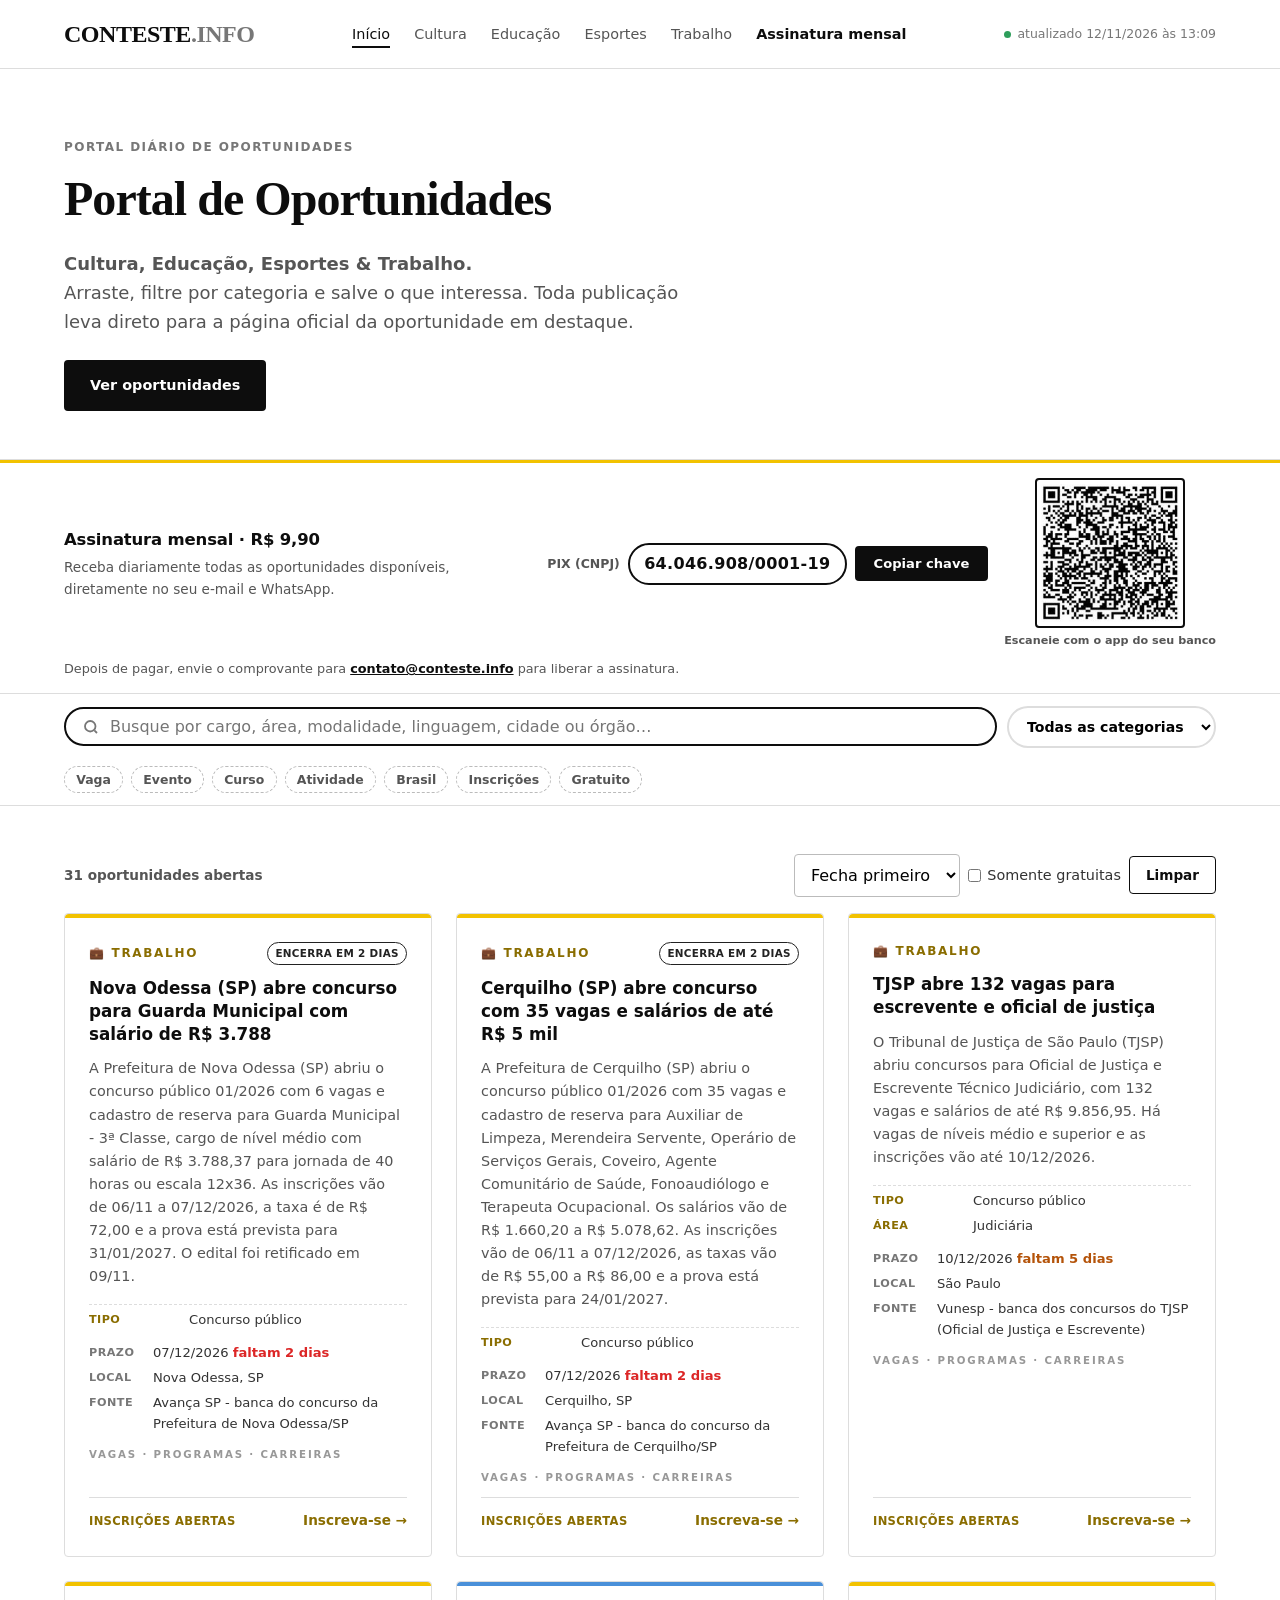
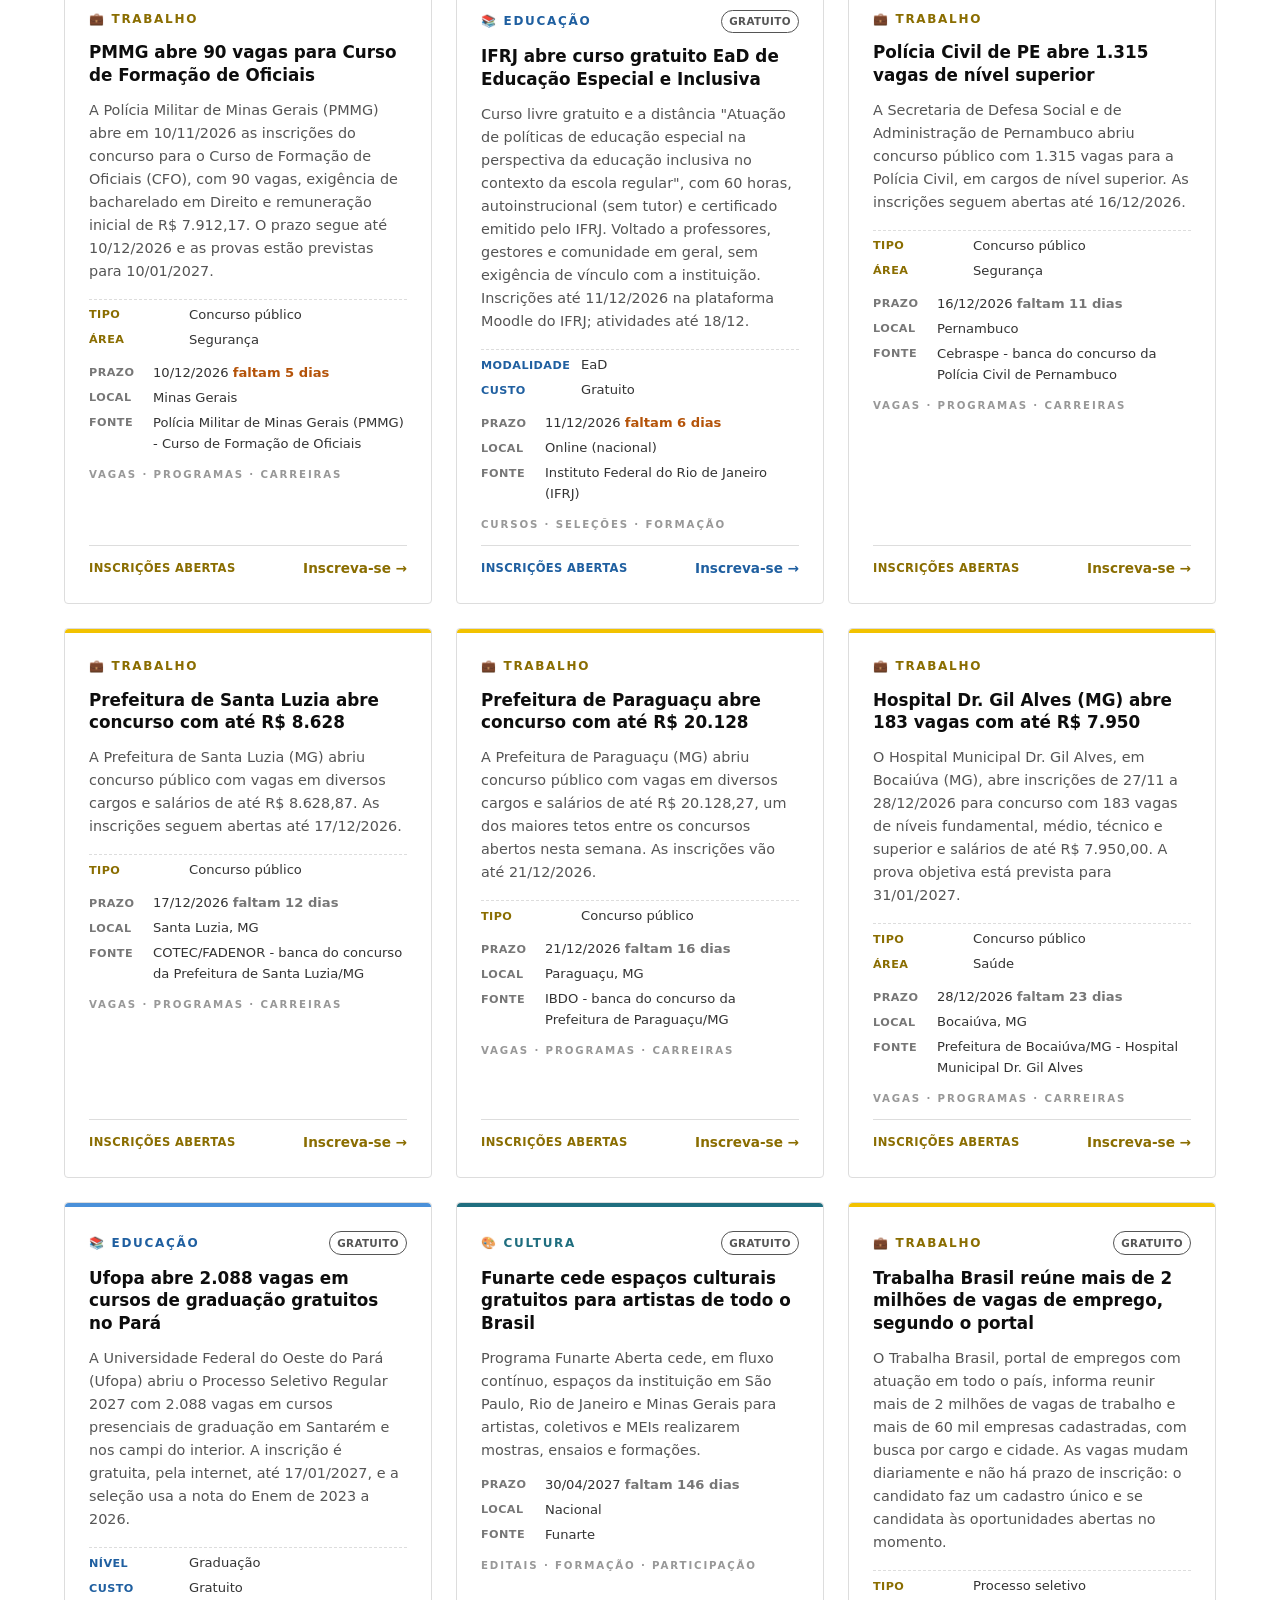
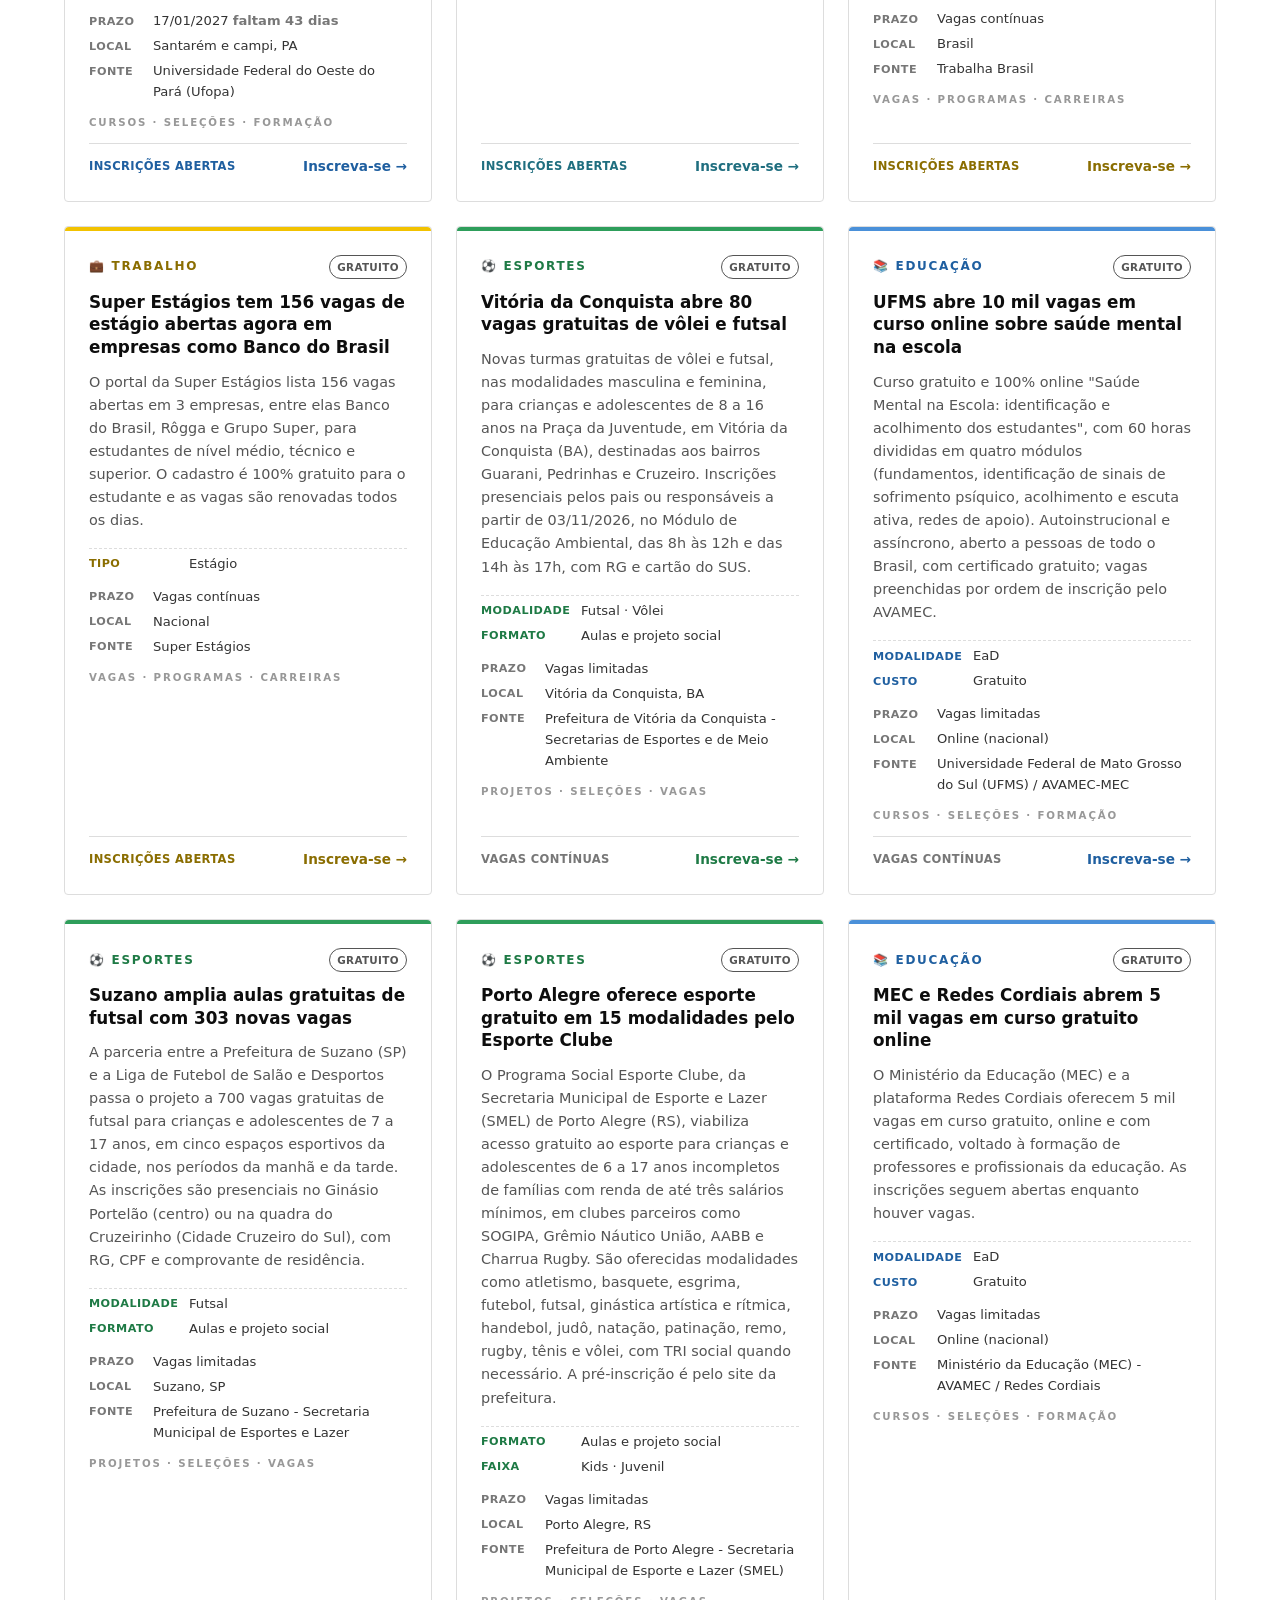
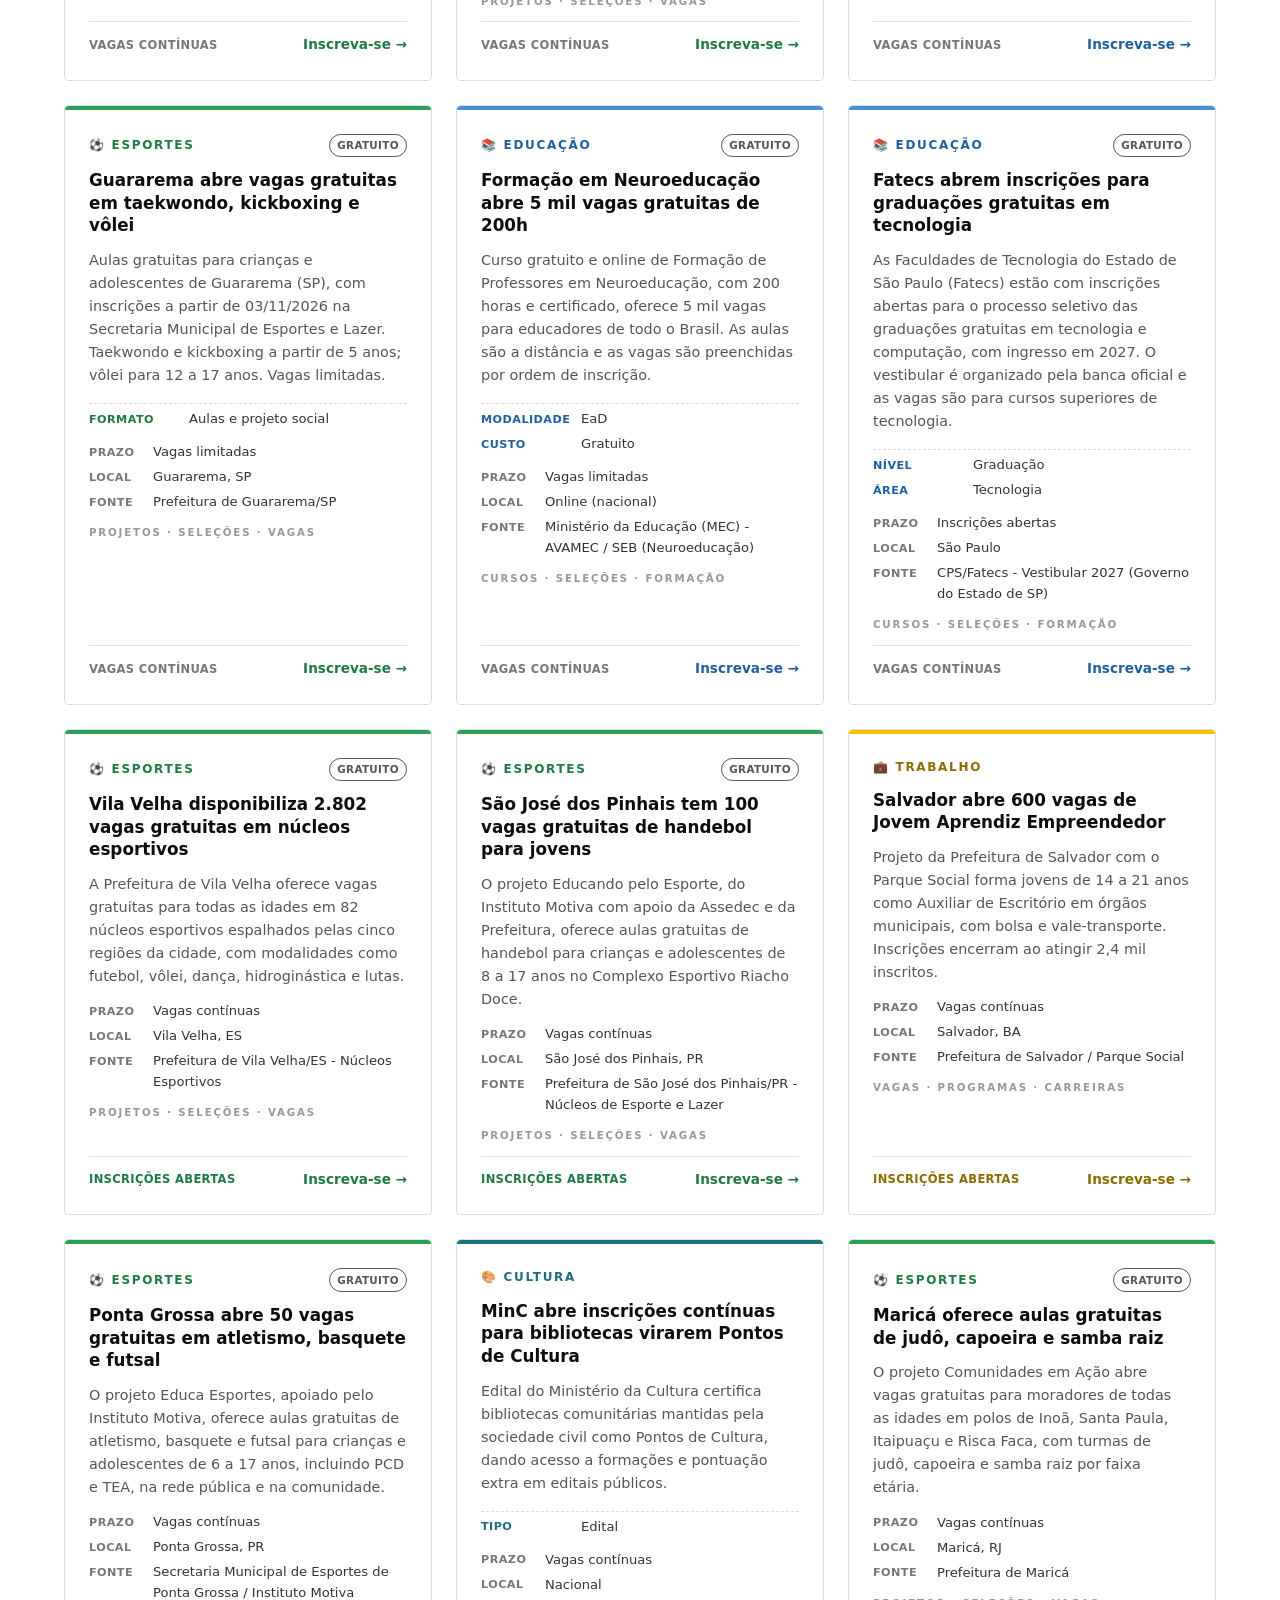
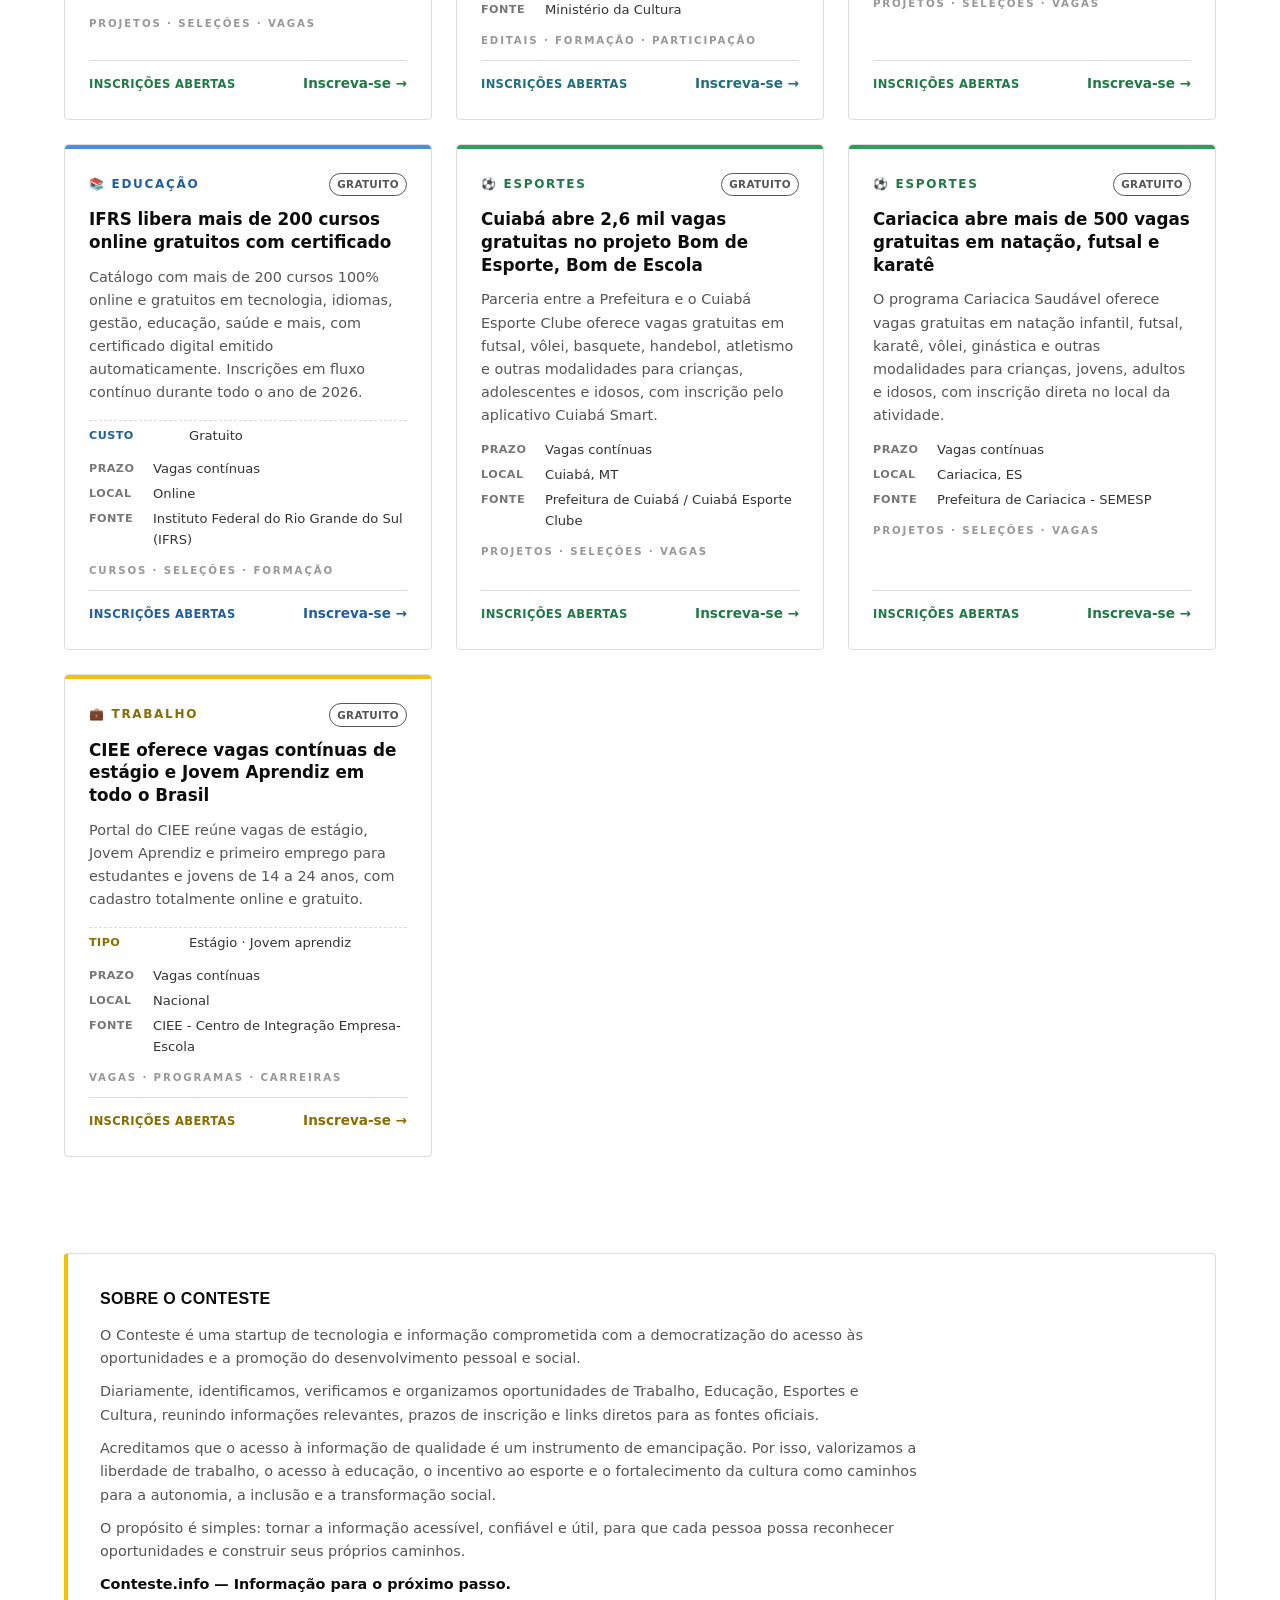
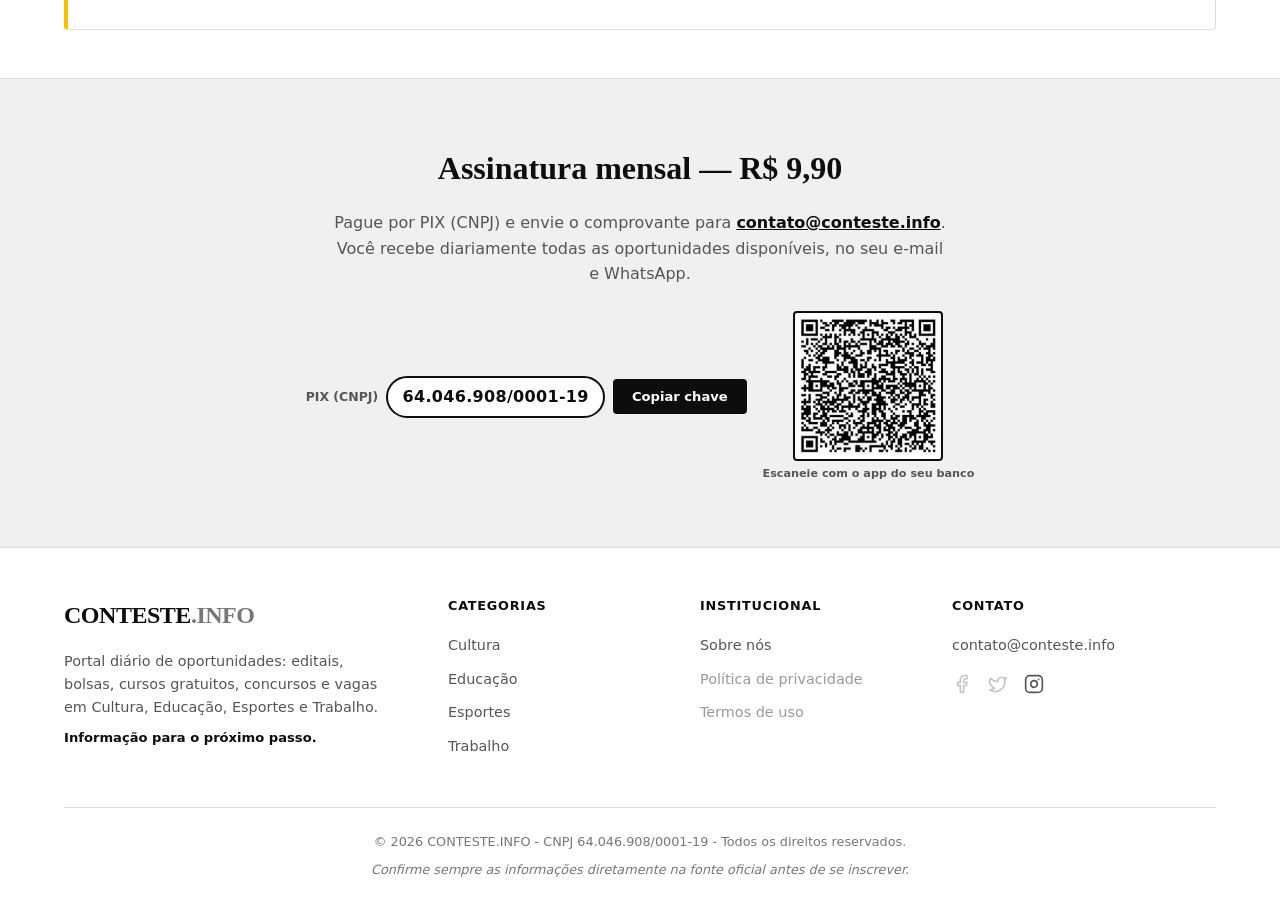
==== commit fe4d1325: "Busca instantanea: filtro por prefixo em todos os campos e somente vagas abertas (v4.5.0)" ====
--- a/index.html
+++ b/index.html
@@ -24,7 +24,7 @@
         "url": "https://conteste.info/"
     }
     </script>
-    <link rel="stylesheet" href="css/style.css?v=4.4.0">
+    <link rel="stylesheet" href="css/style.css?v=4.5.0">
     <link rel="icon" type="image/svg+xml" href="assets/favicon.svg">
 </head>
 <body data-view="home">
@@ -172,7 +172,7 @@
         </div>
     </footer>
 
-    <script src="js/main.js?v=4.4.0"></script>
+    <script src="js/main.js?v=4.5.0"></script>
 </body>
 </html>
 
--- a/css/style.css
+++ b/css/style.css
@@ -144,23 +144,11 @@
 .updated-dot { width: 8px; height: 8px; border-radius: var(--radius-full); background: var(--color-black); }
 .updated-sep { color: var(--color-gray-400); }
 
-/* Navegacao por dia */
-.daybar {
-    display: flex; align-items: center; gap: var(--spacing-sm);
-    margin-bottom: var(--spacing-lg);
-}
-.daybar:empty { display: none; }
-.daybar-label { font-size: 0.85rem; font-weight: 600; color: var(--color-gray-600); }
-.daybar-select {
-    padding: 0.5rem 0.75rem; font-size: 0.9rem;
-    border: var(--border-thin) solid var(--color-gray-300); border-radius: var(--radius-lg);
-    background: var(--color-white); color: var(--color-black);
-}
-.daybar-select:focus { outline: 2px solid var(--color-black); outline-offset: 1px; }
-
 /* Filtros */
 .filters { margin-bottom: var(--spacing-md); }
 .filters-row { display: flex; flex-wrap: wrap; gap: var(--spacing-sm); align-items: center; }
+.filters-note { margin-right: auto; font-size: 0.85rem; font-weight: 600; color: var(--color-gray-600); }
+.empty-block { grid-column: 1 / -1; display: flex; flex-direction: column; align-items: flex-start; gap: var(--spacing-sm); }
 .filter-input {
     flex: 1 1 260px; padding: 0.625rem 0.875rem;
     border: var(--border-thin) solid var(--color-gray-300); border-radius: var(--radius-lg);
@@ -238,16 +226,7 @@
 .card-cta { font-size: 0.85rem; font-weight: 700; white-space: nowrap; }
 .card-cta:hover { color: var(--color-gray-600); }
 
-/* Resultados e paginacao */
-.results-info { font-size: 0.85rem; color: var(--color-gray-500); margin-bottom: var(--spacing-md); }
-.pagination { display: flex; align-items: center; justify-content: center; gap: var(--spacing-md); margin-top: var(--spacing-2xl); }
-.page-btn {
-    padding: 0.5rem 1rem; font-size: 0.85rem; font-weight: 600;
-    border: var(--border-thin) solid var(--color-black); border-radius: var(--radius-lg);
-}
-.page-btn:hover:not(:disabled) { background: var(--color-black); color: var(--color-white); }
-.page-btn:disabled { opacity: 0.35; cursor: not-allowed; }
-.page-info { font-size: 0.85rem; color: var(--color-gray-600); }
+/* Lista de resultados */
 .empty { padding: var(--spacing-xl) 0; color: var(--color-gray-500); font-style: italic; }
 
 /* Pagina de categoria (cabecalho) */
